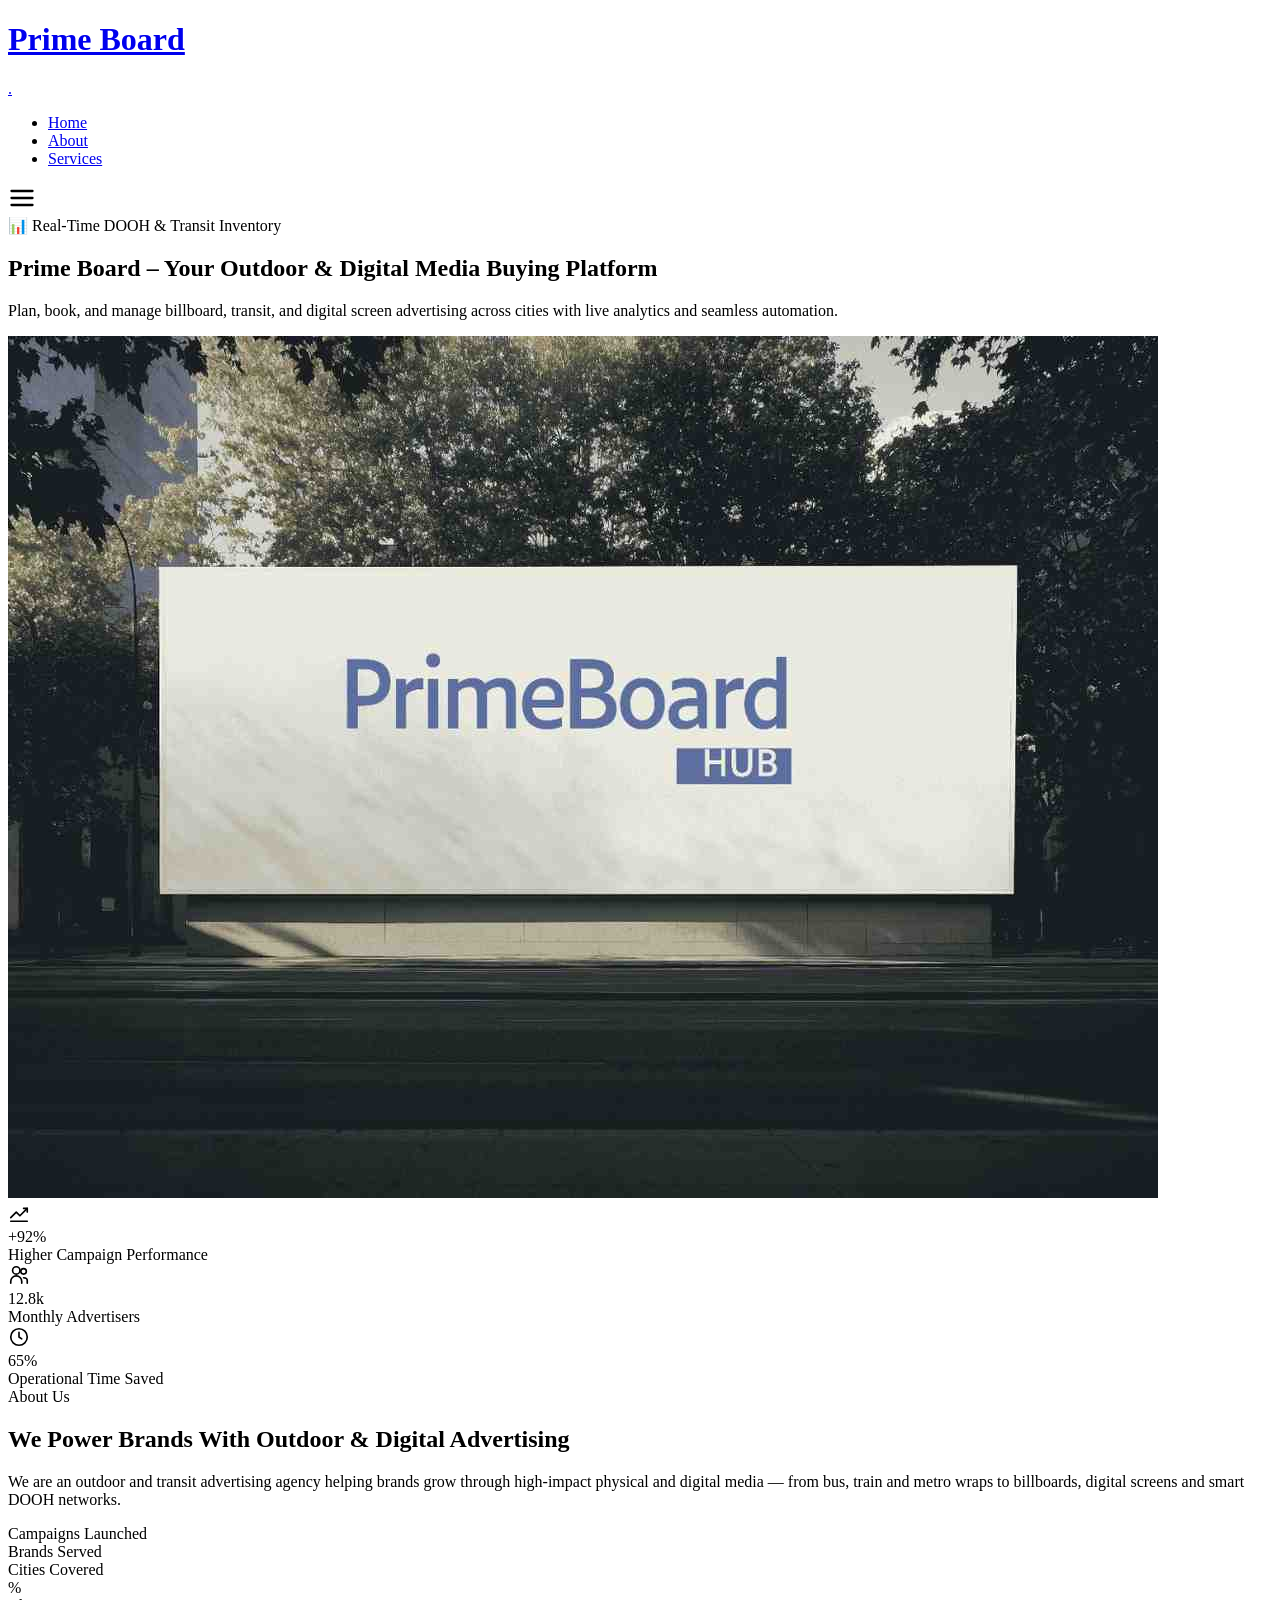
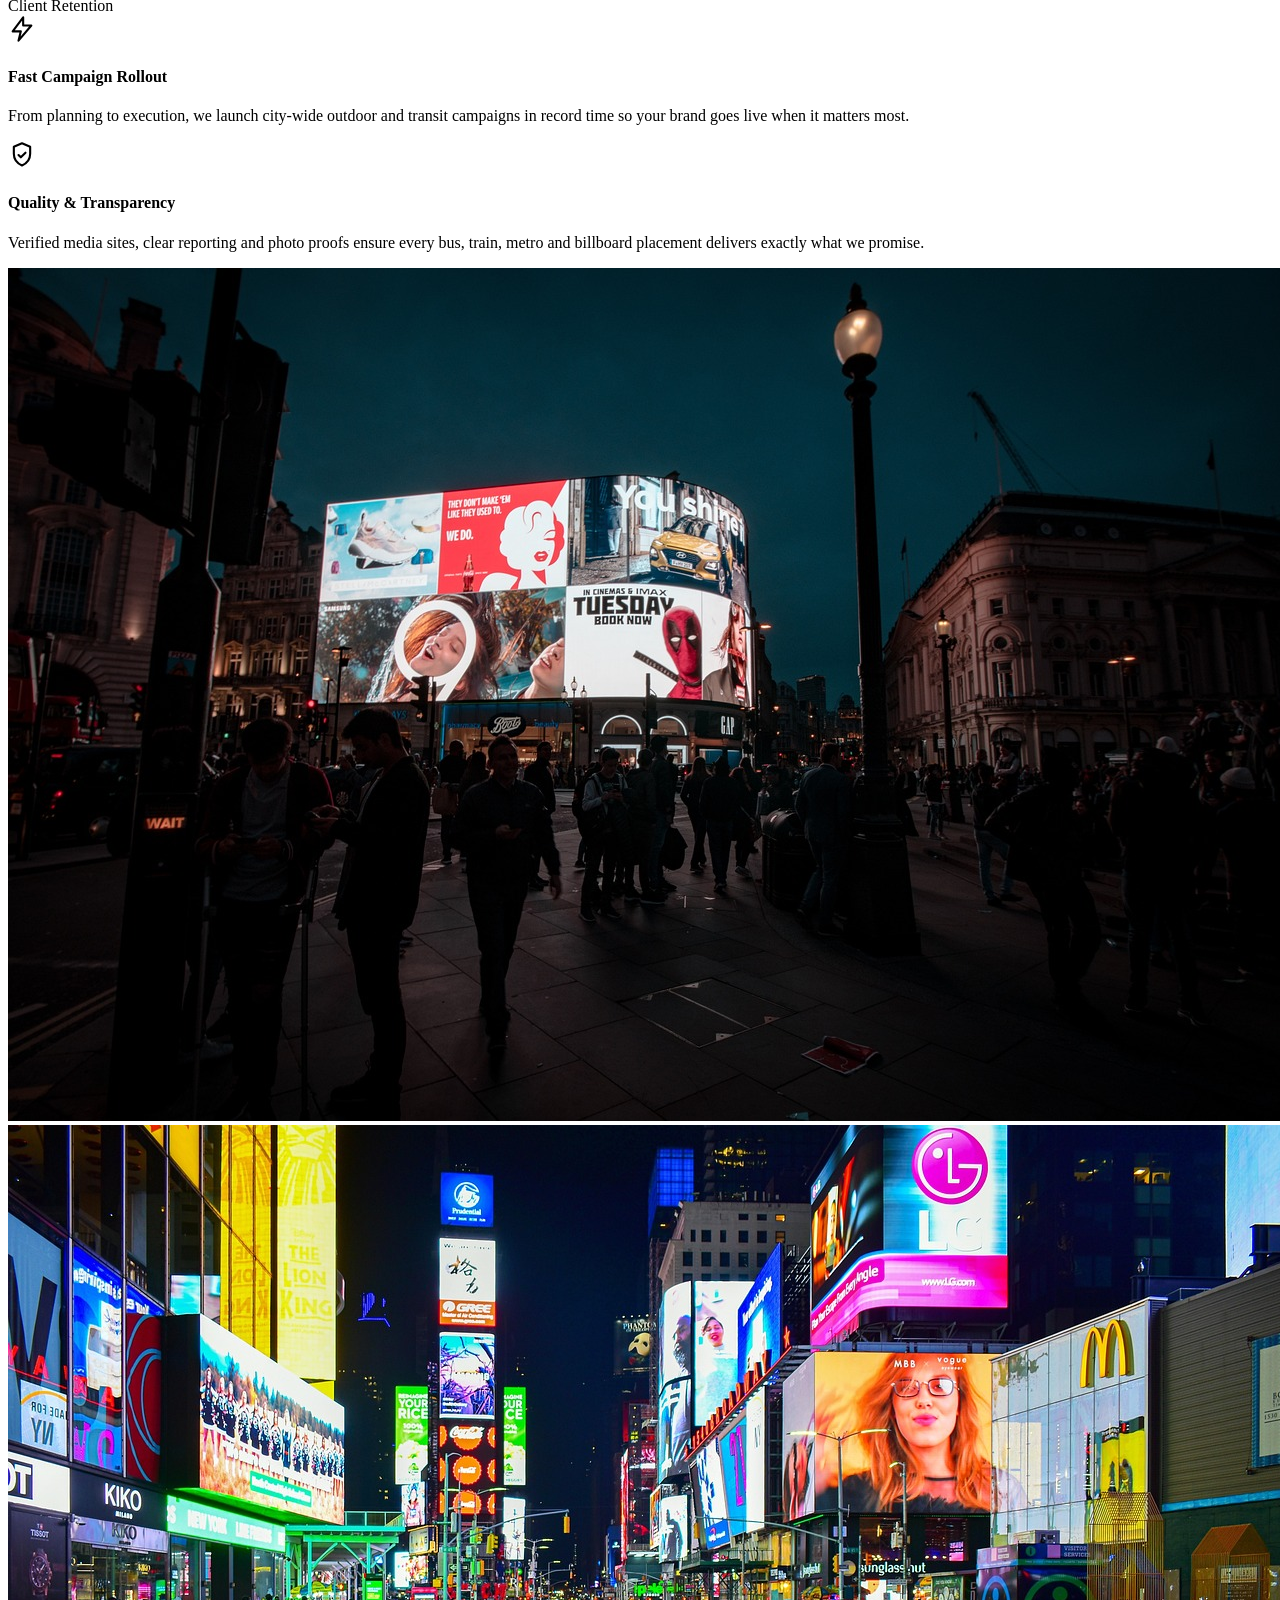
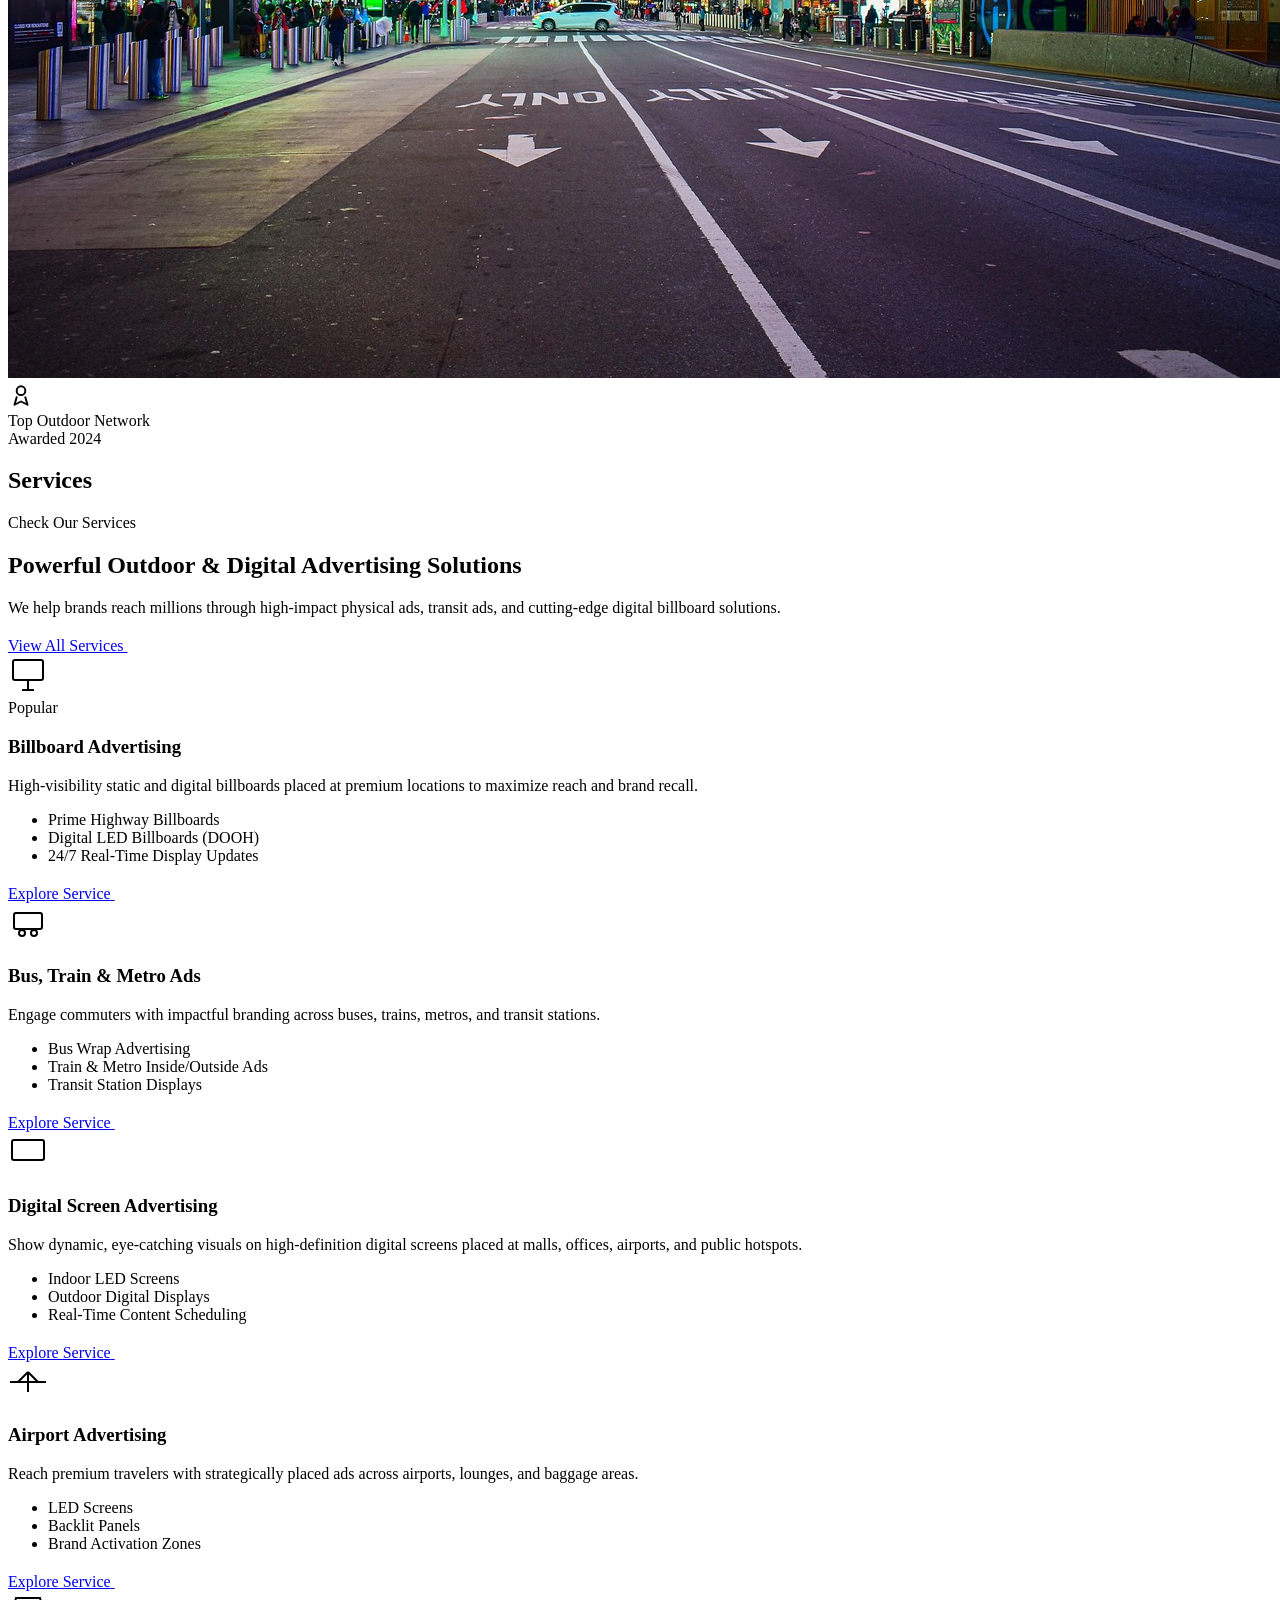
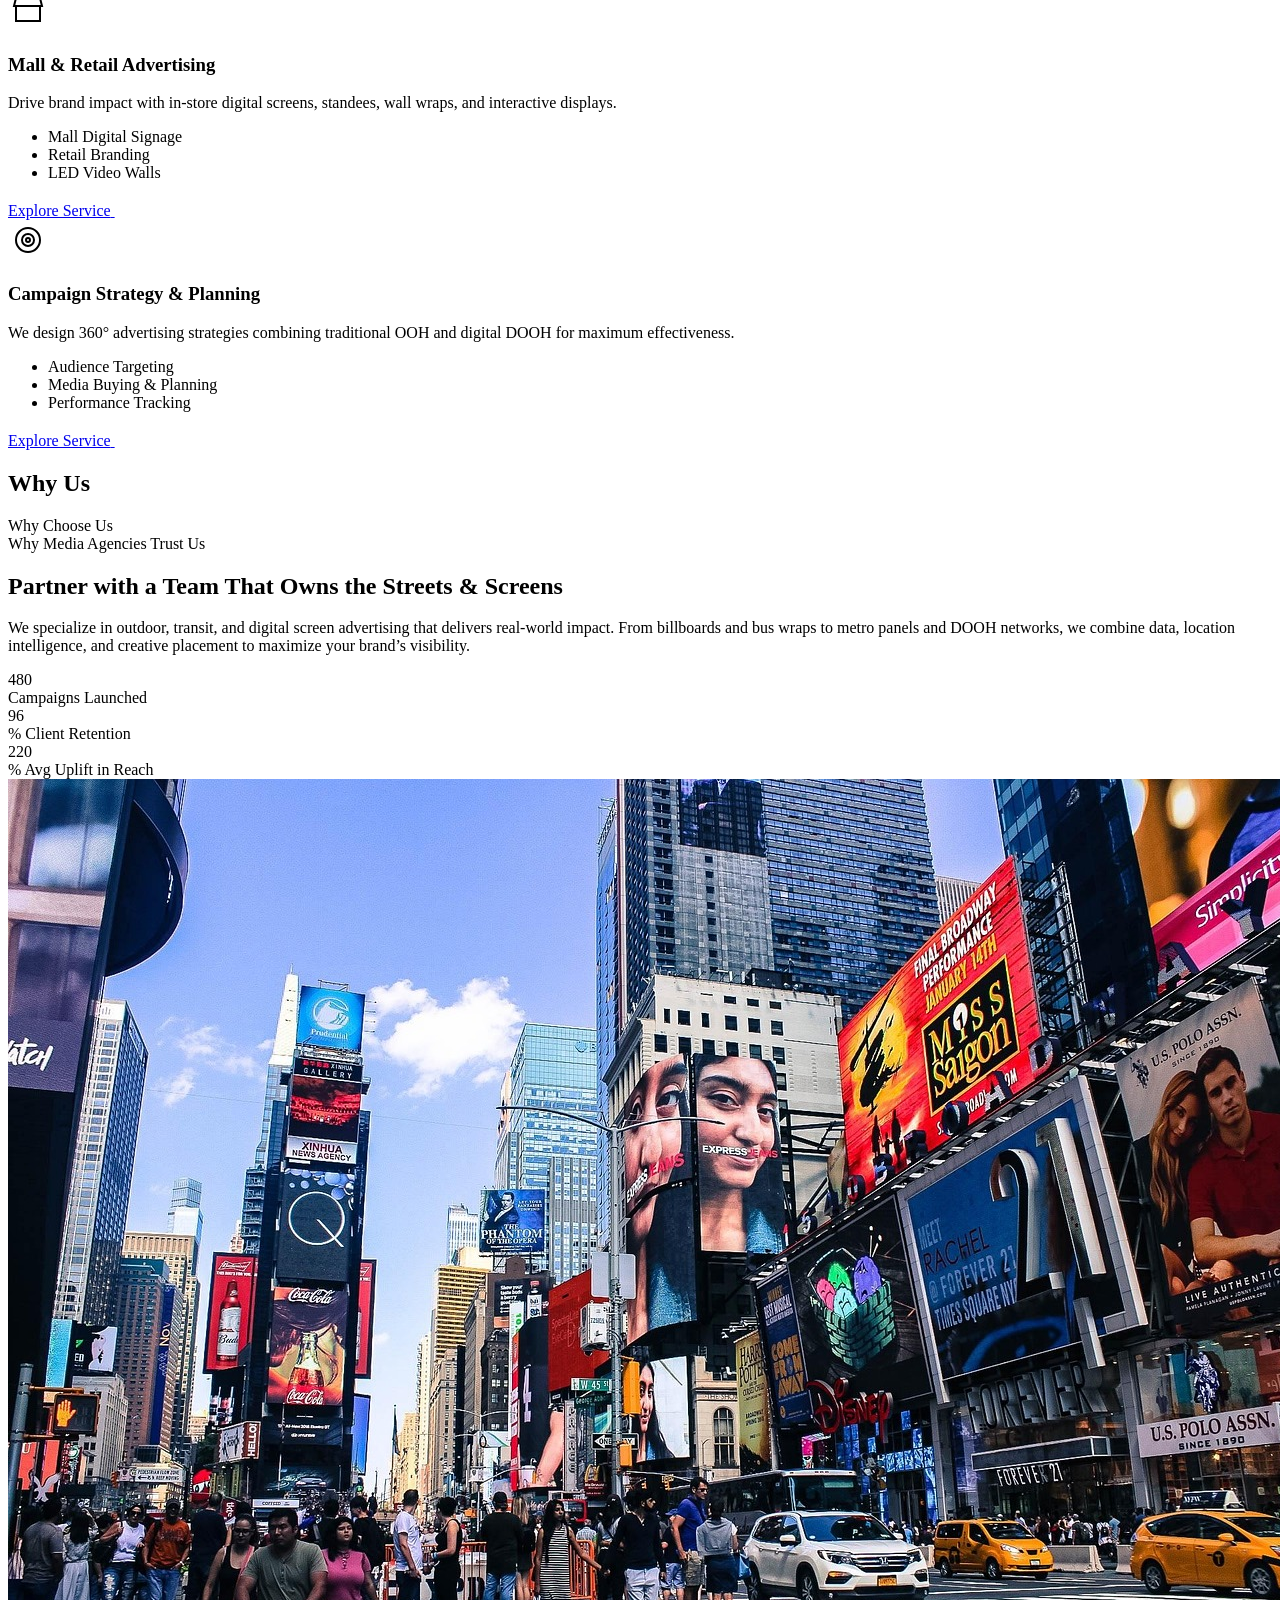
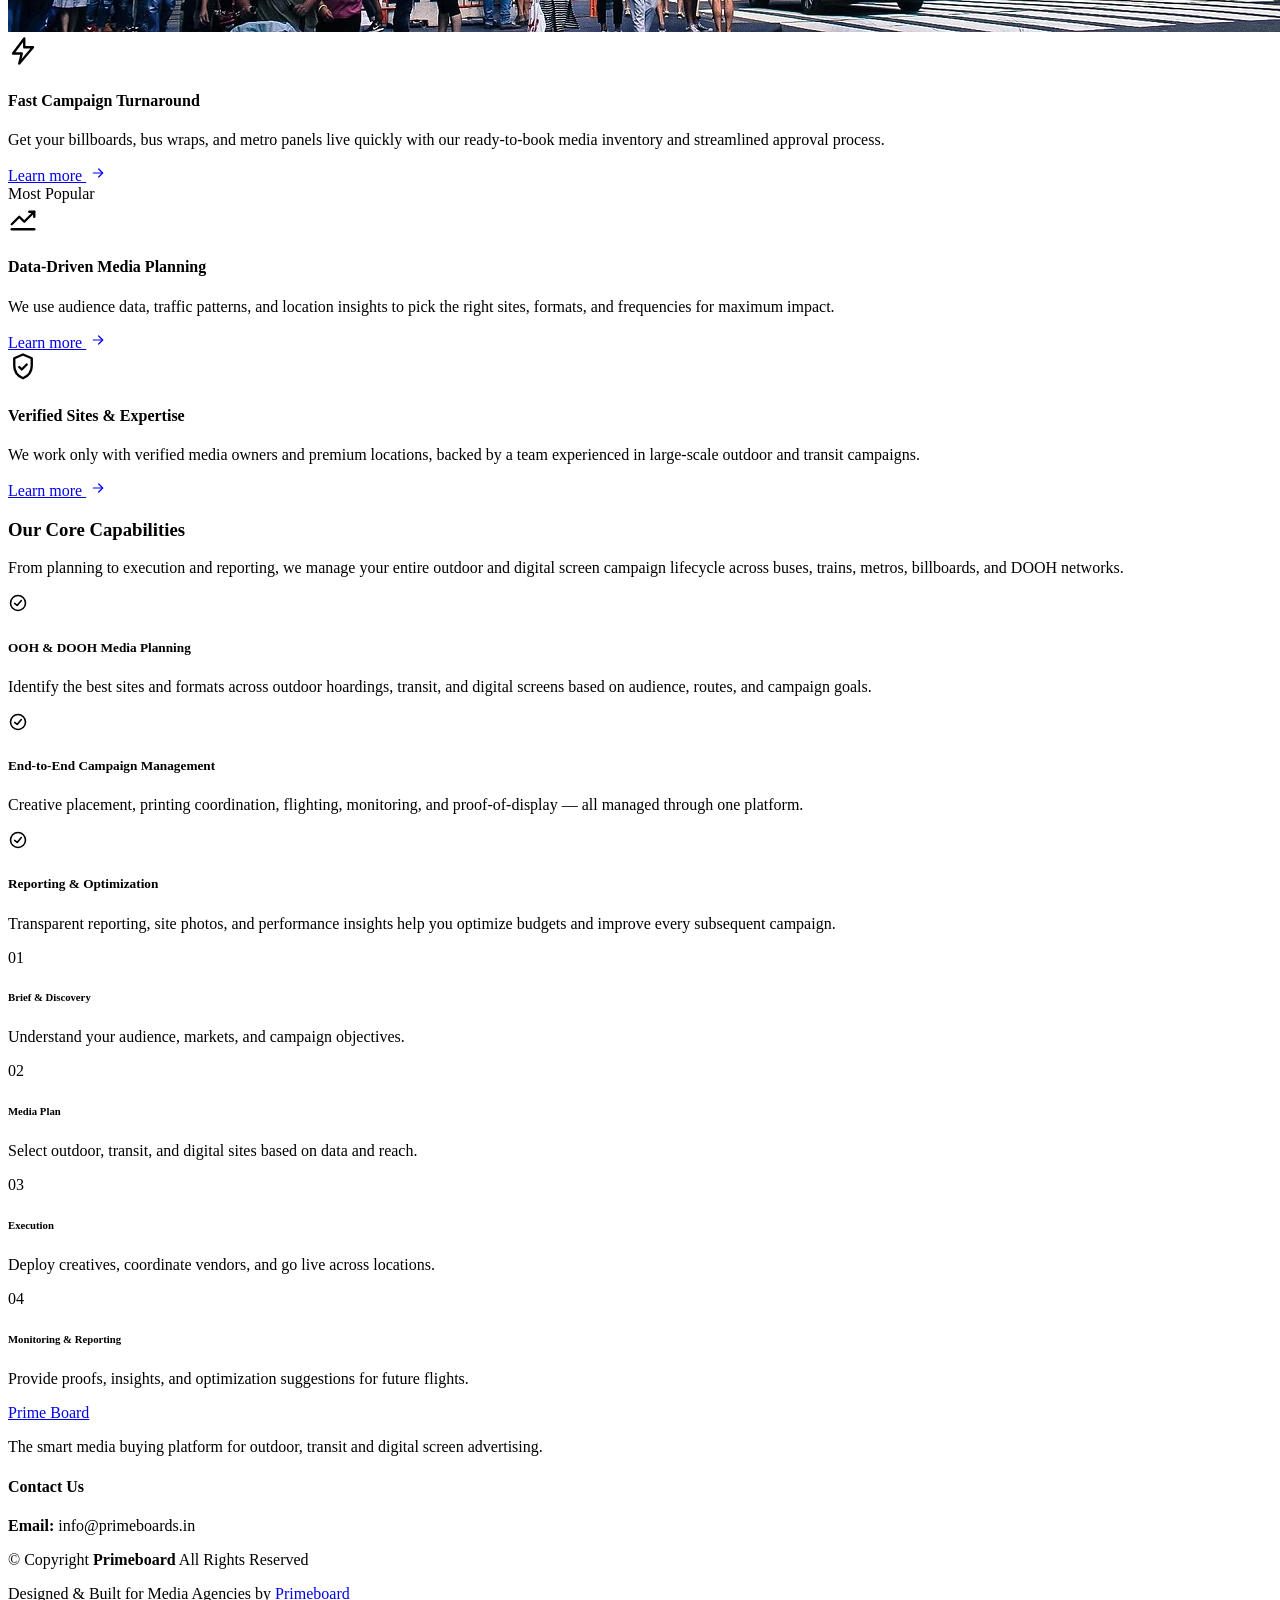
==== index.html @ 42383930 "uplaod file" ====
<!DOCTYPE html>
<html lang="en">

<head>
  <meta charset="utf-8">
  <meta content="width=device-width, initial-scale=1.0" name="viewport">
  <title>Primeboards</title>
  <meta name="description" content="">
  <meta name="keywords" content="">

  <meta name="robots" content="noindex, nofollow">
 <!-- Favicon -->
  <link rel="icon" type="image/png" href="./primelogo.png">


  <!-- Fonts -->
  <link href="https://fonts.googleapis.com/" rel="preconnect">
  <link href="https://fonts.gstatic.com/" rel="preconnect" crossorigin>
  <link
    href="https://fonts.googleapis.com/css2?family=Roboto:ital,wght@0,100;0,300;0,400;0,500;0,700;0,900;1,100;1,300;1,400;1,500;1,700;1,900&amp;family=Montserrat:ital,wght@0,100;0,200;0,300;0,400;0,500;0,600;0,700;0,800;0,900;1,100;1,200;1,300;1,400;1,500;1,600;1,700;1,800;1,900&amp;display=swap"
    rel="stylesheet">

  <!-- Vendor CSS Files -->
  <link href="./vendors/bootstrap.min.css" rel="stylesheet">
  <!-- <link href="./vendors/bootstrap-icons.css" rel="stylesheet"> -->
  <link href="./vendors/aos.css" rel="stylesheet">
  <link href="./vendors/glightbox.min.css" rel="stylesheet">
  <link href="./vendors/swiper-bundle.min.css" rel="stylesheet">

  <!-- Main CSS File -->
  <link href="./vendors/main.css" rel="stylesheet">

</head>

<body class="index-page">

  <header id="header" class="header d-flex align-items-center sticky-top">
    <div class="container position-relative d-flex align-items-center justify-content-between">

      <a href="/" class="logo d-flex align-items-center me-auto me-xl-0">
        <h1 class="sitename">Prime Board</h1><span>.</span>
      </a>

      <nav id="navmenu" class="navmenu">
        <ul>
          <li><a href="#hero" class="active">Home</a></li>
          <li><a href="#about">About</a></li>
          <li><a href="#services">Services</a></li>

        </ul>
        <span class="mobile-nav-toggle d-xl-none" style="cursor: pointer;">
          <svg width="28" height="28" viewBox="0 0 24 24" fill="none" xmlns="http://www.w3.org/2000/svg"
            stroke="currentColor" stroke-width="2" stroke-linecap="round" stroke-linejoin="round">
            <line x1="3" y1="6" x2="21" y2="6" />
            <line x1="3" y1="12" x2="21" y2="12" />
            <line x1="3" y1="18" x2="21" y2="18" />
          </svg>
        </span>

      </nav>

    </div>
  </header>

  <main class="main">

    <!-- Hero Section -->
    <section id="hero" class="hero section">

      <div class="container">
        <div class="row align-items-center">

          <!-- LEFT CONTENT -->
          <div class="col-lg-7" data-aos="fade-up" data-aos-delay="100">
            <div class="hero-content">
              <div class="hero-badge">
                <span class="badge">📊 Real-Time DOOH & Transit Inventory</span>
              </div>
              <h1>Prime Board – Your Outdoor & Digital Media Buying Platform</h1>
              <p>Plan, book, and manage billboard, transit, and digital screen advertising across cities with live
                analytics and seamless automation.</p>
            </div>
          </div>

          <!-- RIGHT VISUAL -->
          <div class="col-lg-5" data-aos="fade-up" data-aos-delay="200">
            <div class="hero-visual">
              <div class="product-mockup">
                <div class="mockup-frame">
                  <img src="./Free_Billboard_Mockup.psd.png" alt="Primeboard Dashboard" class="img-fluid">
                </div>

                <!-- Floating Card 1 -->
                <div class="floating-card card-1" data-aos="fade-up" data-aos-delay="400">
                  <div class="card-icon">
                    <!-- SVG: Graph Up -->
                    <svg width="22" height="22" viewBox="0 0 24 24" fill="none" xmlns="http://www.w3.org/2000/svg"
                      stroke="currentColor" stroke-width="1.8" stroke-linecap="round" stroke-linejoin="round">
                      <path d="M3 17L9 11L13 15L21 7" />
                      <path d="M21 11V7H17" />
                      <path d="M3 21H21" />
                    </svg>
                  </div>
                  <div class="card-content">
                    <div class="card-value">+92%</div>
                    <div class="card-label">Higher Campaign Performance</div>
                  </div>
                </div>

                <!-- Floating Card 2 -->
                <div class="floating-card card-2" data-aos="fade-up" data-aos-delay="500">
                  <div class="card-icon">
                    <!-- SVG: Users -->
                    <svg width="22" height="22" viewBox="0 0 24 24" fill="none" xmlns="http://www.w3.org/2000/svg"
                      stroke="currentColor" stroke-width="1.8" stroke-linecap="round" stroke-linejoin="round">
                      <circle cx="9" cy="7" r="4" />
                      <path
                        d="M17 11C18.66 11 20 9.66 20 8C20 6.34 18.66 5 17 5C15.34 5 14 6.34 14 8C14 9.66 15.34 11 17 11Z" />
                      <path d="M3 21V19C3 15.686 5.686 13 9 13C12.314 13 15 15.686 15 19V21" />
                      <path d="M17 15C18.933 15 21 16.067 21 18V21" />
                    </svg>
                  </div>
                  <div class="card-content">
                    <div class="card-value">12.8k</div>
                    <div class="card-label">Monthly Advertisers</div>
                  </div>
                </div>

                <!-- Floating Card 3 -->
                <div class="floating-card card-3" data-aos="fade-up" data-aos-delay="600">
                  <div class="card-icon">
                    <!-- SVG: Clock -->
                    <svg width="22" height="22" viewBox="0 0 24 24" fill="none" xmlns="http://www.w3.org/2000/svg"
                      stroke="currentColor" stroke-width="1.8" stroke-linecap="round" stroke-linejoin="round">
                      <circle cx="12" cy="12" r="9" />
                      <path d="M12 7V12L15 14" />
                    </svg>
                  </div>
                  <div class="card-content">
                    <div class="card-value">65%</div>
                    <div class="card-label">Operational Time Saved</div>
                  </div>
                </div>

              </div>
            </div>
          </div>

        </div>
      </div>

      <!-- Background Blobs -->
      <div class="hero-background">
        <div class="gradient-blob blob-1"></div>
        <div class="gradient-blob blob-2"></div>
        <div class="grid-pattern"></div>
      </div>

    </section>
    <!-- /Hero Section -->

    <!-- About Section -->
    <section id="about" class="about section light-background">

      <div class="container" data-aos="fade-up" data-aos-delay="100">

        <div class="row gy-4">

          <div class="col-lg-6" data-aos="fade-up" data-aos-delay="200">
            <div class="content-wrapper">
              <div class="section-badge">About Us</div>
              <h2>We Power Brands With Outdoor & Digital Advertising</h2>
              <p class="lead">
                We are an outdoor and transit advertising agency helping brands grow through high-impact physical and
                digital media — from bus, train and metro wraps to billboards, digital screens and smart DOOH networks.
              </p>

              <div class="stats-grid">
                <div class="stat-item">
                  <div class="stat-number purecounter" data-purecounter-start="0" data-purecounter-end="250"
                    data-purecounter-duration="1"></div>
                  <div class="stat-label">Campaigns Launched</div>
                </div>
                <div class="stat-item">
                  <div class="stat-number purecounter" data-purecounter-start="0" data-purecounter-end="120"
                    data-purecounter-duration="1"></div>
                  <div class="stat-label">Brands Served</div>
                </div>
                <div class="stat-item">
                  <div class="stat-number purecounter" data-purecounter-start="0" data-purecounter-end="20"
                    data-purecounter-duration="1"></div>
                  <div class="stat-label">Cities Covered</div>
                </div>
                <div class="stat-item">
                  <div class="stat-number purecounter" data-purecounter-start="0" data-purecounter-end="95"
                    data-purecounter-duration="1">%</div>
                  <div class="stat-label">Client Retention</div>
                </div>
              </div>

              <div class="features-row">
                <div class="feature-item">
                  <div class="feature-icon">
                    <!-- SVG: Lightning / Speed -->
                    <svg width="28" height="28" viewBox="0 0 24 24" fill="none" xmlns="http://www.w3.org/2000/svg"
                      stroke="currentColor" stroke-width="1.8" stroke-linecap="round" stroke-linejoin="round">
                      <path d="M13 2L4 14H11L9 22L20 9H13L13 2Z" />
                    </svg>
                  </div>
                  <div class="feature-content">
                    <h4>Fast Campaign Rollout</h4>
                    <p>
                      From planning to execution, we launch city-wide outdoor and transit campaigns in record time
                      so your brand goes live when it matters most.
                    </p>
                  </div>
                </div>
                <div class="feature-item">
                  <div class="feature-icon">
                    <!-- SVG: Shield with Check -->
                    <svg width="28" height="28" viewBox="0 0 24 24" fill="none" xmlns="http://www.w3.org/2000/svg"
                      stroke="currentColor" stroke-width="1.8" stroke-linecap="round" stroke-linejoin="round">
                      <path d="M12 2L5 5V11C5 16 8.5 19.5 12 21C15.5 19.5 19 16 19 11V5L12 2Z" />
                      <path d="M9 12L11 14L15 10" />
                    </svg>
                  </div>
                  <div class="feature-content">
                    <h4>Quality & Transparency</h4>
                    <p>
                      Verified media sites, clear reporting and photo proofs ensure every bus, train, metro and
                      billboard placement delivers exactly what we promise.
                    </p>
                  </div>
                </div>
              </div>

              <!-- <div class="cta-group">
                <a href="#" class="btn btn-primary">
                  Plan Your Next Campaign
                  <svg width="18" height="18" viewBox="0 0 24 24" fill="none" xmlns="http://www.w3.org/2000/svg"
                    stroke="currentColor" stroke-width="1.8" stroke-linecap="round" stroke-linejoin="round"
                    style="margin-left: 6px;">
                    <path d="M5 12H19" />
                    <path d="M13 6L19 12L13 18" />
                  </svg>
                </a>
                <a href="#" class="btn btn-secondary">View Case Studies</a>
              </div> -->
            </div>
          </div>

          <div class="col-lg-6" data-aos="fade-up" data-aos-delay="300">
            <div class="image-stack">
              <div class="image-card image-primary">
                <img src="./london-3794348_1280.jpg"
                  alt="Outdoor advertising planning team" class="img-fluid">
              </div>
              <div class="image-card image-secondary">
                <img src="./times-square-5913240_1280.jpg"
                  alt="Billboard and digital screen monitoring" class="img-fluid">
              </div>
              <div class="floating-badge">
                <div class="badge-icon">
                  <!-- SVG: Award / Medal -->
                  <svg width="26" height="26" viewBox="0 0 24 24" fill="none" xmlns="http://www.w3.org/2000/svg"
                    stroke="currentColor" stroke-width="1.8" stroke-linecap="round" stroke-linejoin="round">
                    <circle cx="12" cy="8" r="4" />
                    <path d="M8 14L6 21L12 18L18 21L16 14" />
                  </svg>
                </div>
                <div class="badge-text">
                  <div class="badge-title">Top Outdoor Network</div>
                  <div class="badge-subtitle">Awarded 2024</div>
                </div>
              </div>
            </div>
          </div>

        </div>

      </div>

    </section>
    <!-- /About Section -->

    <!-- Services Section -->
    <section id="services" class="services section">

      <!-- Section Title -->
      <div class="container section-title" data-aos="fade-up">
        <h2>Services</h2>
        <div><span>Check Our</span> <span class="description-title">Services</span></div>
      </div>

      <div class="container" data-aos="fade-up" data-aos-delay="100">

        <div class="section-intro">
          <div class="row align-items-center">
            <div class="col-lg-7">
              <h2 class="intro-title">Powerful Outdoor & Digital Advertising Solutions</h2>
              <p class="intro-text">
                We help brands reach millions through high-impact physical ads, transit ads, and cutting-edge digital
                billboard solutions.
              </p>
            </div>
            <div class="col-lg-5 text-lg-end">
              <a href="#" class="btn-view-all">View All Services
                <svg width="18" height="18" fill="currentColor">
                  <path d="M1 9h14m0 0l-5-5m5 5l-5 5" />
                </svg>
              </a>
            </div>
          </div>
        </div>

        <div class="row gy-4">

          <!-- Billboard Advertising -->
          <div class="col-lg-4 col-md-6" data-aos="fade-up" data-aos-delay="150">
            <div class="service-item">
              <div class="service-header">
                <div class="icon-wrapper">
                  <!-- SVG Icon Billboard -->
                  <svg width="40" height="40" fill="none" stroke="currentColor" stroke-width="2">
                    <rect x="5" y="5" width="30" height="20" rx="2"></rect>
                    <line x1="20" y1="25" x2="20" y2="35"></line>
                    <line x1="14" y1="35" x2="26" y2="35"></line>
                  </svg>
                </div>
                <span class="badge-popular">Popular</span>
              </div>
              <h3>Billboard Advertising</h3>
              <p>High-visibility static and digital billboards placed at premium locations to maximize reach and brand
                recall.</p>
              <ul class="feature-list">
                <li>Prime Highway Billboards</li>
                <li>Digital LED Billboards (DOOH)</li>
                <li>24/7 Real-Time Display Updates</li>
              </ul>
              <a href="#" class="service-cta">
                <span>Explore Service</span>
                <svg width="18" height="18" fill="currentColor">
                  <path d="M1 9h14m0 0l-5-5m5 5l-5 5" />
                </svg>
              </a>
            </div>
          </div>

          <!-- Transit Advertising -->
          <div class="col-lg-4 col-md-6" data-aos="fade-up" data-aos-delay="200">
            <div class="service-item">
              <div class="service-header">
                <div class="icon-wrapper">
                  <!-- SVG Icon Bus/Train -->
                  <svg width="40" height="40" fill="none" stroke="currentColor" stroke-width="2">
                    <rect x="6" y="10" width="28" height="16" rx="2"></rect>
                    <circle cx="14" cy="30" r="3"></circle>
                    <circle cx="26" cy="30" r="3"></circle>
                  </svg>
                </div>
              </div>
              <h3>Bus, Train & Metro Ads</h3>
              <p>Engage commuters with impactful branding across buses, trains, metros, and transit stations.</p>
              <ul class="feature-list">
                <li>Bus Wrap Advertising</li>
                <li>Train & Metro Inside/Outside Ads</li>
                <li>Transit Station Displays</li>
              </ul>
              <a href="#" class="service-cta">
                <span>Explore Service</span>
                <svg width="18" height="18" fill="currentColor">
                  <path d="M1 9h14m0 0l-5-5m5 5l-5 5" />
                </svg>
              </a>
            </div>
          </div>

          <!-- Digital Screen Ads -->
          <div class="col-lg-4 col-md-6" data-aos="fade-up" data-aos-delay="250">
            <div class="service-item">
              <div class="service-header">
                <div class="icon-wrapper">
                  <!-- SVG Icon Screens -->
                  <svg width="40" height="40" fill="none" stroke="currentColor" stroke-width="2">
                    <rect x="4" y="8" width="32" height="20" rx="2"></rect>
                    <line x1="16" y1="28" x2="24" y2="28"></line>
                  </svg>
                </div>
              </div>
              <h3>Digital Screen Advertising</h3>
              <p>Show dynamic, eye-catching visuals on high-definition digital screens placed at malls, offices,
                airports, and public hotspots.</p>
              <ul class="feature-list">
                <li>Indoor LED Screens</li>
                <li>Outdoor Digital Displays</li>
                <li>Real-Time Content Scheduling</li>
              </ul>
              <a href="#" class="service-cta">
                <span>Explore Service</span>
                <svg width="18" height="18" fill="currentColor">
                  <path d="M1 9h14m0 0l-5-5m5 5l-5 5" />
                </svg>
              </a>
            </div>
          </div>

          <!-- Airport Ads -->
          <div class="col-lg-4 col-md-6" data-aos="fade-up" data-aos-delay="150">
            <div class="service-item">
              <div class="service-header">
                <div class="icon-wrapper">
                  <!-- SVG Icon Airplane -->
                  <svg width="40" height="40" fill="none" stroke="currentColor" stroke-width="2">
                    <path d="M2 20l36 0m-18-10v20m0-20l-10 10m10-10l10 10" />
                  </svg>
                </div>
              </div>
              <h3>Airport Advertising</h3>
              <p>Reach premium travelers with strategically placed ads across airports, lounges, and baggage areas.</p>
              <ul class="feature-list">
                <li>LED Screens</li>
                <li>Backlit Panels</li>
                <li>Brand Activation Zones</li>
              </ul>
              <a href="#" class="service-cta">
                <span>Explore Service</span>
                <svg width="18" height="18" fill="currentColor">
                  <path d="M1 9h14m0 0l-5-5m5 5l-5 5" />
                </svg>
              </a>
            </div>
          </div>

          <!-- Mall & Retail Ads -->
          <div class="col-lg-4 col-md-6" data-aos="fade-up" data-aos-delay="200">
            <div class="service-item">
              <div class="service-header">
                <div class="icon-wrapper">
                  <!-- SVG Icon Store -->
                  <svg width="40" height="40" fill="none" stroke="currentColor" stroke-width="2">
                    <path d="M6 15h28l-2-8H8l-2 8zm2 0v15h24V15" />
                  </svg>
                </div>
              </div>
              <h3>Mall & Retail Advertising</h3>
              <p>Drive brand impact with in-store digital screens, standees, wall wraps, and interactive displays.</p>
              <ul class="feature-list">
                <li>Mall Digital Signage</li>
                <li>Retail Branding</li>
                <li>LED Video Walls</li>
              </ul>
              <a href="#" class="service-cta">
                <span>Explore Service</span>
                <svg width="18" height="18" fill="currentColor">
                  <path d="M1 9h14m0 0l-5-5m5 5l-5 5" />
                </svg>
              </a>
            </div>
          </div>

          <!-- Campaign Planning -->
          <div class="col-lg-4 col-md-6" data-aos="fade-up" data-aos-delay="250">
            <div class="service-item">
              <div class="service-header">
                <div class="icon-wrapper">
                  <!-- SVG Icon Target -->
                  <svg width="40" height="40" fill="none" stroke="currentColor" stroke-width="2">
                    <circle cx="20" cy="20" r="12"></circle>
                    <circle cx="20" cy="20" r="6"></circle>
                    <circle cx="20" cy="20" r="2"></circle>
                  </svg>
                </div>
              </div>
              <h3>Campaign Strategy & Planning</h3>
              <p>We design 360° advertising strategies combining traditional OOH and digital DOOH for maximum
                effectiveness.</p>
              <ul class="feature-list">
                <li>Audience Targeting</li>
                <li>Media Buying & Planning</li>
                <li>Performance Tracking</li>
              </ul>
              <a href="#" class="service-cta">
                <span>Explore Service</span>
                <svg width="18" height="18" fill="currentColor">
                  <path d="M1 9h14m0 0l-5-5m5 5l-5 5" />
                </svg>
              </a>
            </div>
          </div>

        </div>
      </div>

    </section>
    <!-- /Services Section -->

    <!-- Why Us Section -->
    <section id="why-us" class="why-us section light-background">

      <!-- Section Title -->
      <div class="container section-title" data-aos="fade-up">
        <h2>Why Us</h2>
        <div><span>Why</span> <span class="description-title">Choose Us</span></div>
      </div><!-- End Section Title -->

      <div class="container" data-aos="fade-up" data-aos-delay="100">

        <!-- Intro + Image -->
        <div class="row align-items-center mb-5">
          <div class="col-lg-6" data-aos="fade-right" data-aos-delay="200">
            <div class="intro-content">
              <span class="badge">Why Media Agencies Trust Us</span>
              <h2>Partner with a Team That Owns the Streets & Screens</h2>
              <p class="lead">
                We specialize in outdoor, transit, and digital screen advertising that delivers real-world impact.
                From billboards and bus wraps to metro panels and DOOH networks, we combine data, location intelligence,
                and creative placement to maximize your brand’s visibility.
              </p>
              <div class="stats-grid">
                <div class="stat-item">
                  <div class="stat-number" data-purecounter-start="0" data-purecounter-end="480"
                    data-purecounter-duration="2">480</div>
                  <div class="stat-label">Campaigns Launched</div>
                </div>
                <div class="stat-item">
                  <div class="stat-number" data-purecounter-start="0" data-purecounter-end="96"
                    data-purecounter-duration="2">96</div>
                  <div class="stat-label">% Client Retention</div>
                </div>
                <div class="stat-item">
                  <div class="stat-number" data-purecounter-start="0" data-purecounter-end="220"
                    data-purecounter-duration="2">220</div>
                  <div class="stat-label">% Avg Uplift in Reach</div>
                </div>
              </div>
            </div>
          </div>

          <div class="col-lg-6" data-aos="fade-left" data-aos-delay="300">
            <div class="showcase-image">
              <img src="./times-square-2835995_1280.jpg"
                alt="Outdoor and digital screen advertising network" class="img-fluid">
            </div>
          </div>
        </div>

        <!-- Value Cards -->
        <div class="row g-4 mb-5">
          <!-- Fast Turnaround -->
          <div class="col-lg-4 col-md-6" data-aos="zoom-in" data-aos-delay="100">
            <div class="value-card">
              <div class="icon-box">
                <!-- SVG: Lightning / Speed -->
                <svg width="30" height="30" viewBox="0 0 24 24" fill="none" xmlns="http://www.w3.org/2000/svg"
                  stroke="currentColor" stroke-width="1.9" stroke-linecap="round" stroke-linejoin="round">
                  <path d="M13 2L4 14H11L9 22L20 9H13L13 2Z" />
                </svg>
              </div>
              <h4>Fast Campaign Turnaround</h4>
              <p>
                Get your billboards, bus wraps, and metro panels live quickly with our ready-to-book media inventory
                and streamlined approval process.
              </p>
              <a href="#" class="learn-more">
                Learn more
                <svg width="16" height="16" viewBox="0 0 24 24" fill="none" xmlns="http://www.w3.org/2000/svg"
                  stroke="currentColor" stroke-width="1.8" stroke-linecap="round" stroke-linejoin="round"
                  style="margin-left: 4px;">
                  <path d="M5 12H19" />
                  <path d="M13 6L19 12L13 18" />
                </svg>
              </a>
            </div>
          </div>

          <!-- Data-Driven Strategy -->
          <div class="col-lg-4 col-md-6" data-aos="zoom-in" data-aos-delay="200">
            <div class="value-card featured">
              <div class="featured-badge">Most Popular</div>
              <div class="icon-box">
                <!-- SVG: Graph Up Arrow -->
                <svg width="30" height="30" viewBox="0 0 24 24" fill="none" xmlns="http://www.w3.org/2000/svg"
                  stroke="currentColor" stroke-width="1.9" stroke-linecap="round" stroke-linejoin="round">
                  <path d="M3 17L9 11L13 15L21 7" />
                  <path d="M21 11V7H17" />
                  <path d="M3 21H21" />
                </svg>
              </div>
              <h4>Data-Driven Media Planning</h4>
              <p>
                We use audience data, traffic patterns, and location insights to pick the right sites,
                formats, and frequencies for maximum impact.
              </p>
              <a href="#" class="learn-more">
                Learn more
                <svg width="16" height="16" viewBox="0 0 24 24" fill="none" xmlns="http://www.w3.org/2000/svg"
                  stroke="currentColor" stroke-width="1.8" stroke-linecap="round" stroke-linejoin="round"
                  style="margin-left: 4px;">
                  <path d="M5 12H19" />
                  <path d="M13 6L19 12L13 18" />
                </svg>
              </a>
            </div>
          </div>

          <!-- Proven Expertise -->
          <div class="col-lg-4 col-md-6" data-aos="zoom-in" data-aos-delay="300">
            <div class="value-card">
              <div class="icon-box">
                <!-- SVG: Shield with Check -->
                <svg width="30" height="30" viewBox="0 0 24 24" fill="none" xmlns="http://www.w3.org/2000/svg"
                  stroke="currentColor" stroke-width="1.9" stroke-linecap="round" stroke-linejoin="round">
                  <path d="M12 2L5 5V11C5 16 8.5 19.5 12 21C15.5 19.5 19 16 19 11V5L12 2Z" />
                  <path d="M9 12L11 14L15 10" />
                </svg>
              </div>
              <h4>Verified Sites & Expertise</h4>
              <p>
                We work only with verified media owners and premium locations, backed by a team experienced
                in large-scale outdoor and transit campaigns.
              </p>
              <a href="#" class="learn-more">
                Learn more
                <svg width="16" height="16" viewBox="0 0 24 24" fill="none" xmlns="http://www.w3.org/2000/svg"
                  stroke="currentColor" stroke-width="1.8" stroke-linecap="round" stroke-linejoin="round"
                  style="margin-left: 4px;">
                  <path d="M5 12H19" />
                  <path d="M13 6L19 12L13 18" />
                </svg>
              </a>
            </div>
          </div>
        </div>

        <!-- Capabilities + Process -->
        <div class="row align-items-center">
          <!-- Capabilities -->
          <div class="col-lg-6 order-lg-2" data-aos="fade-left" data-aos-delay="200">
            <div class="capabilities-content">
              <h3>Our Core Capabilities</h3>
              <p>
                From planning to execution and reporting, we manage your entire outdoor and digital screen campaign
                lifecycle
                across buses, trains, metros, billboards, and DOOH networks.
              </p>

              <div class="capability-list">
                <div class="capability-item">
                  <div class="capability-header">
                    <span class="capability-icon">
                      <!-- SVG: Check Circle -->
                      <svg width="20" height="20" viewBox="0 0 24 24" fill="none" xmlns="http://www.w3.org/2000/svg"
                        stroke="currentColor" stroke-width="1.9" stroke-linecap="round" stroke-linejoin="round">
                        <circle cx="12" cy="12" r="9" />
                        <path d="M8 12.5L11 15L16 9" />
                      </svg>
                    </span>
                    <h5>OOH & DOOH Media Planning</h5>
                  </div>
                  <p>
                    Identify the best sites and formats across outdoor hoardings, transit, and digital screens
                    based on audience, routes, and campaign goals.
                  </p>
                </div>

                <div class="capability-item">
                  <div class="capability-header">
                    <span class="capability-icon">
                      <!-- SVG: Check Circle -->
                      <svg width="20" height="20" viewBox="0 0 24 24" fill="none" xmlns="http://www.w3.org/2000/svg"
                        stroke="currentColor" stroke-width="1.9" stroke-linecap="round" stroke-linejoin="round">
                        <circle cx="12" cy="12" r="9" />
                        <path d="M8 12.5L11 15L16 9" />
                      </svg>
                    </span>
                    <h5>End-to-End Campaign Management</h5>
                  </div>
                  <p>
                    Creative placement, printing coordination, flighting, monitoring, and proof-of-display —
                    all managed through one platform.
                  </p>
                </div>

                <div class="capability-item">
                  <div class="capability-header">
                    <span class="capability-icon">
                      <!-- SVG: Check Circle -->
                      <svg width="20" height="20" viewBox="0 0 24 24" fill="none" xmlns="http://www.w3.org/2000/svg"
                        stroke="currentColor" stroke-width="1.9" stroke-linecap="round" stroke-linejoin="round">
                        <circle cx="12" cy="12" r="9" />
                        <path d="M8 12.5L11 15L16 9" />
                      </svg>
                    </span>
                    <h5>Reporting & Optimization</h5>
                  </div>
                  <p>
                    Transparent reporting, site photos, and performance insights help you optimize budgets
                    and improve every subsequent campaign.
                  </p>
                </div>
              </div>

              <!-- <div class="cta-buttons">
                <a href="#" class="btn btn-primary">Plan Your Next Campaign</a>
                <a href="#" class="btn btn-secondary">View Case Studies</a>
              </div> -->
            </div>
          </div>

          <!-- Process Steps -->
          <div class="col-lg-6 order-lg-1" data-aos="fade-right" data-aos-delay="300">
            <div class="process-visual">
              <div class="process-step" data-aos="fade-up" data-aos-delay="400">
                <div class="step-number">01</div>
                <div class="step-content">
                  <h6>Brief & Discovery</h6>
                  <p>Understand your audience, markets, and campaign objectives.</p>
                </div>
              </div>
              <div class="process-step" data-aos="fade-up" data-aos-delay="450">
                <div class="step-number">02</div>
                <div class="step-content">
                  <h6>Media Plan</h6>
                  <p>Select outdoor, transit, and digital sites based on data and reach.</p>
                </div>
              </div>
              <div class="process-step" data-aos="fade-up" data-aos-delay="500">
                <div class="step-number">03</div>
                <div class="step-content">
                  <h6>Execution</h6>
                  <p>Deploy creatives, coordinate vendors, and go live across locations.</p>
                </div>
              </div>
              <div class="process-step" data-aos="fade-up" data-aos-delay="550">
                <div class="step-number">04</div>
                <div class="step-content">
                  <h6>Monitoring & Reporting</h6>
                  <p>Provide proofs, insights, and optimization suggestions for future flights.</p>
                </div>
              </div>
            </div>
          </div>
        </div>

      </div>

    </section>
    <!-- /Why Us Section -->


  </main>

  <footer id="footer" class="footer">

    <div class="container footer-top">
      <div class="row gy-4">
        <div class="col-lg-5 col-md-12 footer-about">
          <a href="#" class="logo d-flex align-items-center">
            <span class="sitename">Prime Board</span>
          </a>
          <p>The smart media buying platform for outdoor, transit and digital screen advertising.</p>
          <div class="social-links d-flex mt-4">
            <!-- Instagram -->
            <!-- <a href="#" aria-label="Instagram">
              <svg width="20" height="20" viewBox="0 0 24 24" fill="none" xmlns="http://www.w3.org/2000/svg"
                stroke="currentColor" stroke-width="1.6" stroke-linecap="round" stroke-linejoin="round">
                <rect x="4" y="4" width="16" height="16" rx="4" />
                <circle cx="12" cy="12" r="4" />
                <circle cx="17" cy="7" r="0.8" fill="currentColor" />
              </svg>
            </a> -->
            <!-- LinkedIn -->
            <!-- <a href="#" aria-label="LinkedIn">
              <svg width="20" height="20" viewBox="0 0 24 24" fill="none" xmlns="http://www.w3.org/2000/svg"
                stroke="currentColor" stroke-width="1.6" stroke-linecap="round" stroke-linejoin="round">
                <rect x="4" y="9" width="3" height="11" />
                <circle cx="5.5" cy="5.5" r="1.5" />
                <path
                  d="M11 9H14V10.5C14.4 9.9 15.3 9 16.8 9C19 9 20 10.4 20 12.7V20H17V13.3C17 12.2 16.5 11.5 15.5 11.5C14.3 11.5 14 12.4 14 13.4V20H11V9Z" />
              </svg>
            </a> -->
          </div>
        </div>

        <div class="col-lg-3 col-md-12 footer-contact text-center text-md-start">
          <h4>Contact Us</h4>
          <p>
            <strong>Email:</strong>
            <span>
              info@primeboards.in
            </span>
          </p>
        </div>

      </div>
    </div>

    <div class="container copyright text-center mt-4">
      <p>© <span>Copyright</span> <strong class="px-1 sitename">Primeboard</strong> <span>All Rights Reserved</span></p>
      <div class="credits">
        Designed &amp; Built for Media Agencies by <a href="#">Primeboard</a>
      </div>
    </div>

  </footer>

  <!-- Scroll Top -->
  <a href="#" id="scroll-top" class="scroll-top d-flex align-items-center justify-content-center">
    <i class="bi bi-arrow-up-short"></i></a>

  <!-- Preloader -->
  <div id="preloader"></div>

  <!-- Vendor JS Files -->
  <!-- <script data-cfasync="false" src="https://bootstrapmade.com/cdn-cgi/scripts/5c5dd728/cloudflare-static/email-decode.min.js"></script> -->
  <script src="./vendors/bootstrap.bundle.min.js"></script>
  <!-- <script src="https://bootstrapmade.com/content/vendors/php-email-form/validate.js"></script> -->
  <script src="./vendors/aos.js"></script>
  <script src="./vendors/glightbox.min.js"></script>
  <script src="./vendors/purecounter_vanilla.js"></script>
  <script src="./vendors/imagesloaded.pkgd.min.js"></script>
  <script src="./vendors/isotope.pkgd.min.js"></script>
  <script src="./vendors/swiper-bundle.min.js"></script>

  <!-- Main JS File -->
  <script src="./vendors//main.js"></script>

  <!-- <script defer src="https://static.cloudflareinsights.com/beacon.min.js/vcd15cbe7772f49c399c6a5babf22c1241717689176015"
    integrity="sha512-ZpsOmlRQV6y907TI0dKBHq9Md29nnaEIPlkf84rnaERnq6zvWvPUqr2ft8M1aS28oN72PdrCzSjY4U6VaAw1EQ=="
    data-cf-beacon='{"version":"2024.11.0","token":"68c5ca450bae485a842ff76066d69420","server_timing":{"name":{"cfCacheStatus":true,"cfEdge":true,"cfExtPri":true,"cfL4":true,"cfOrigin":true,"cfSpeedBrain":true},"location_startswith":null}}'
    crossorigin="anonymous"></script> -->
</body>


</html>
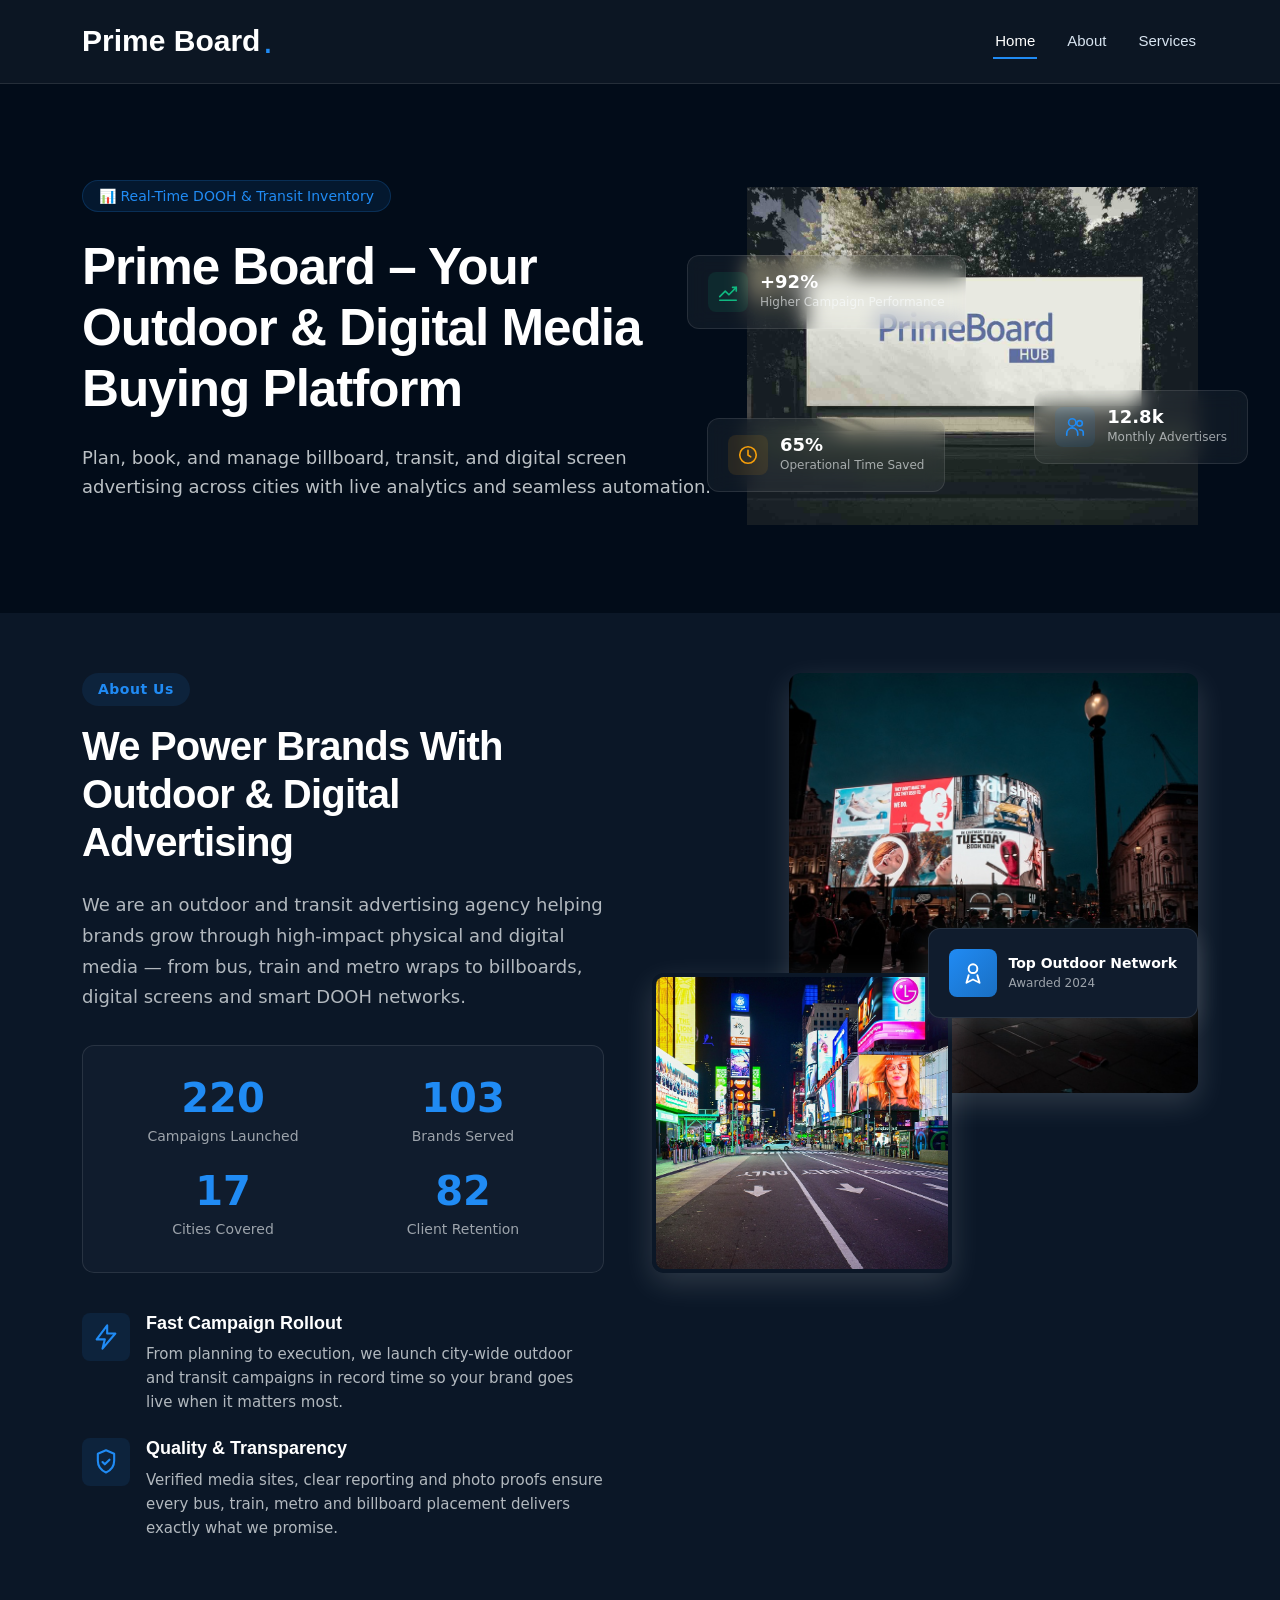
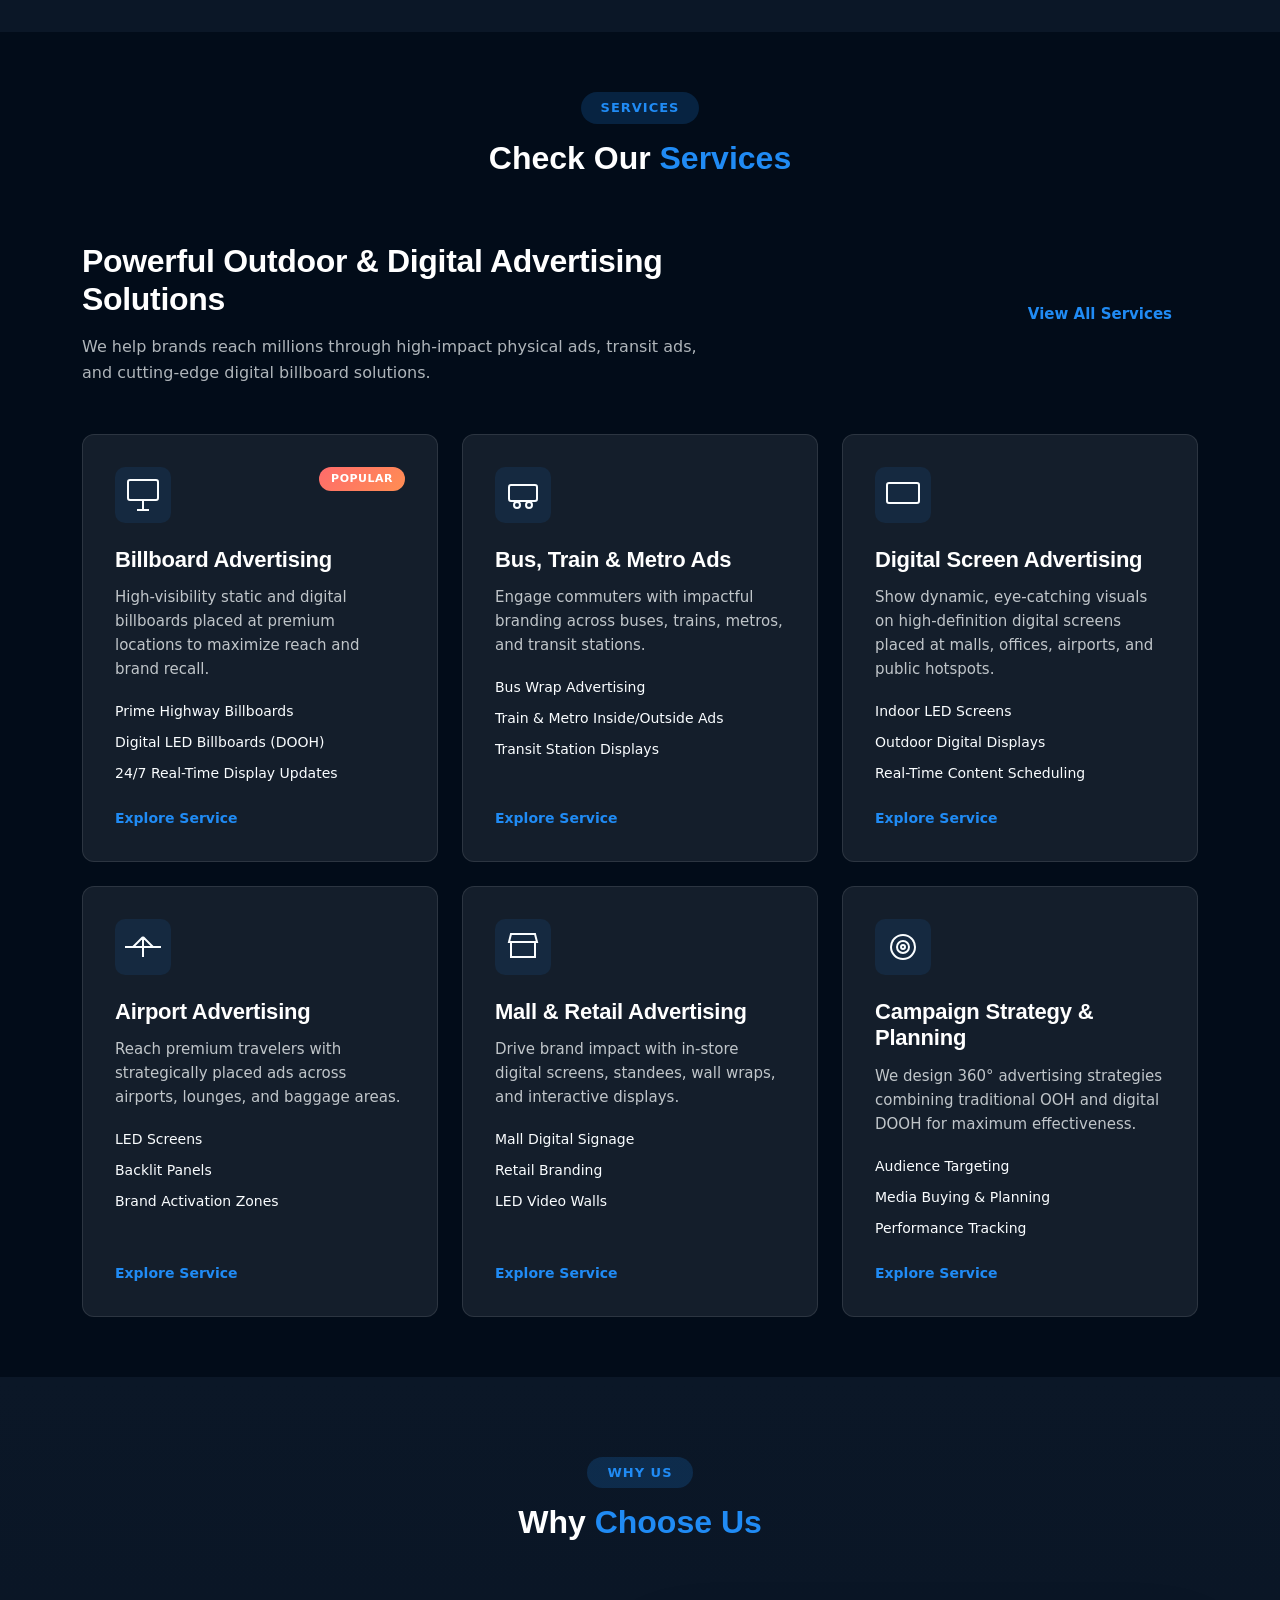
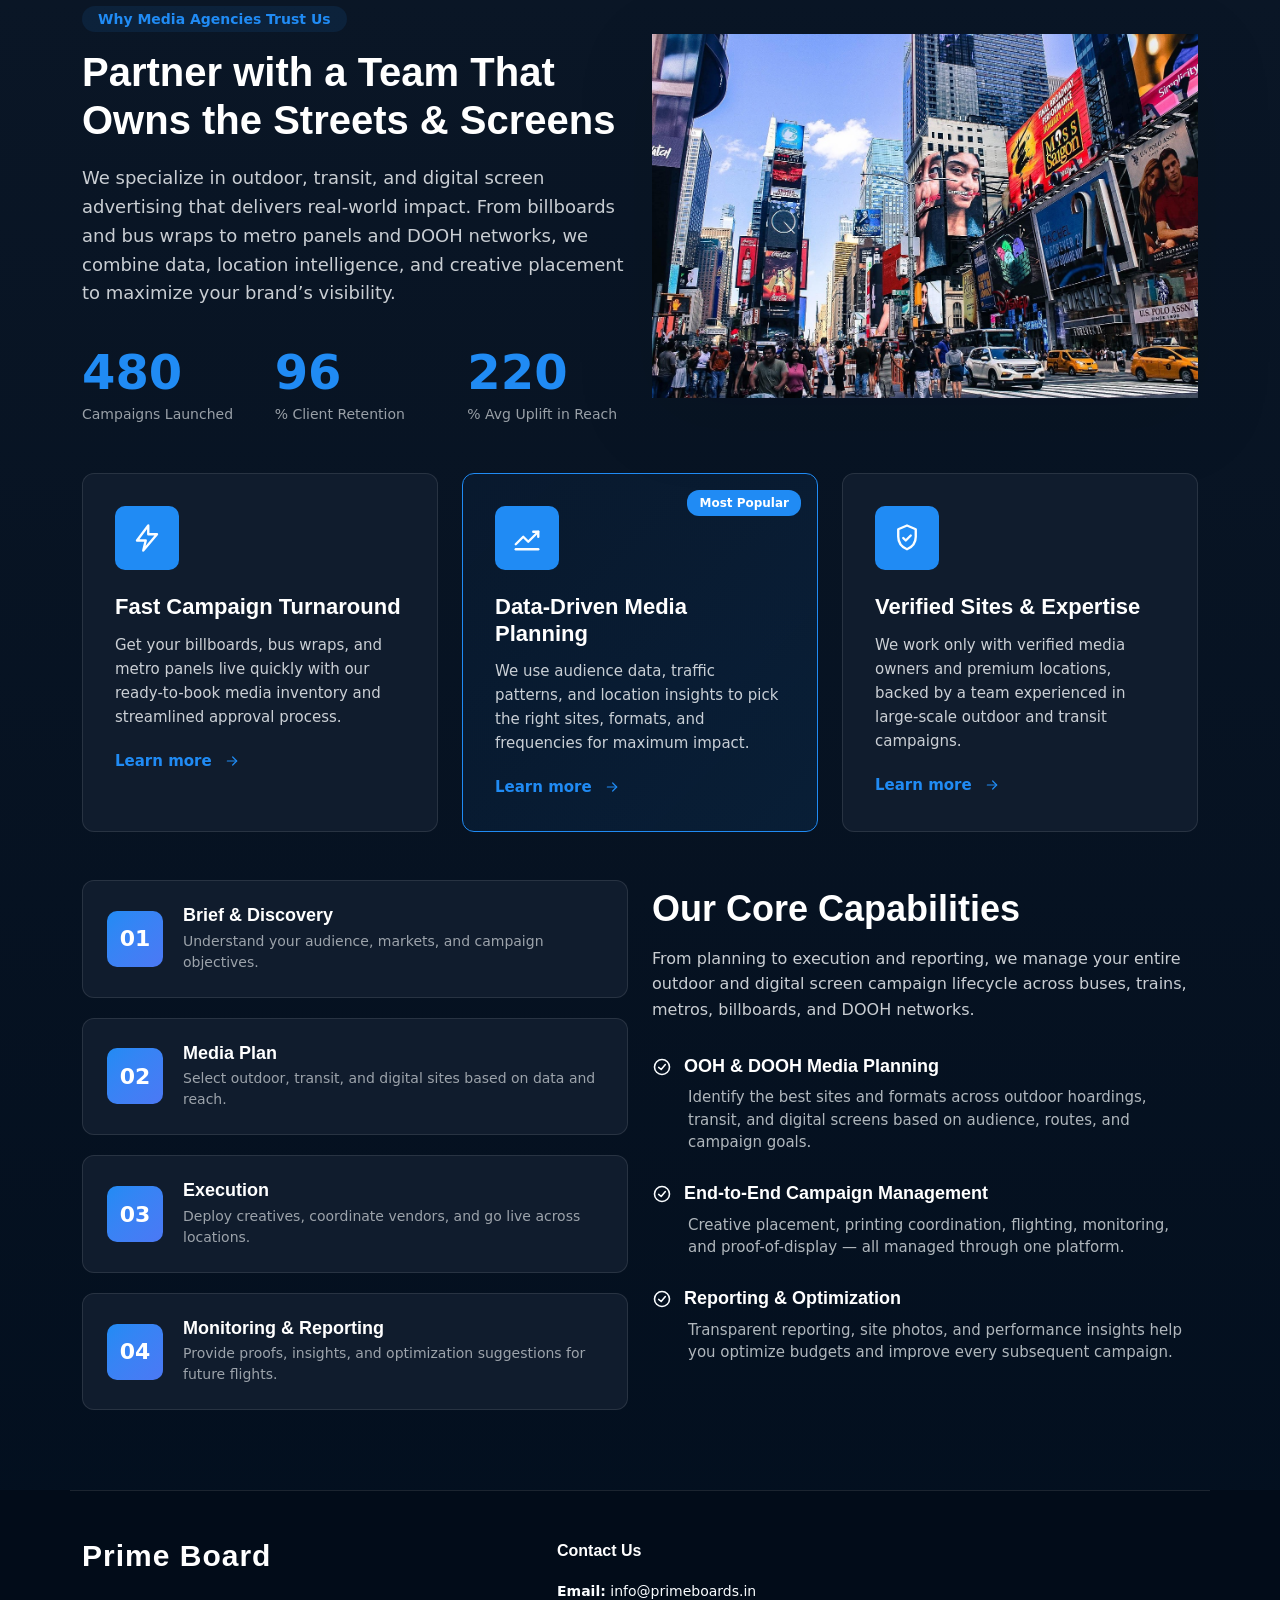
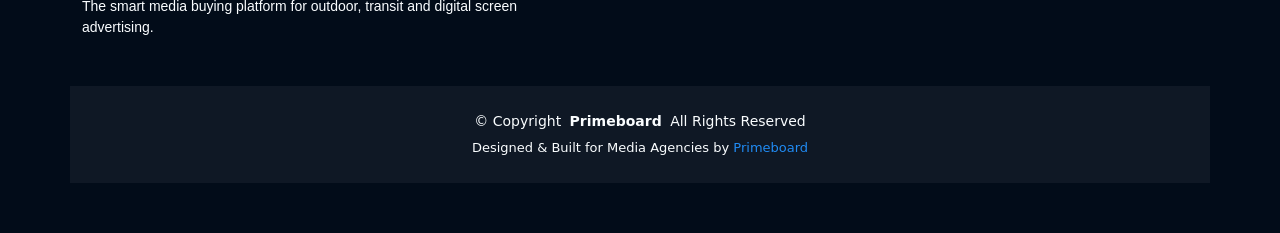
==== commit 02d5afa6: "'user'" ====
--- a/index.html
+++ b/index.html
@@ -1,6 +1,6 @@
 <!DOCTYPE html>
 <html lang="en">
-
+  
 <head>
   <meta charset="utf-8">
   <meta content="width=device-width, initial-scale=1.0" name="viewport">
--- a/vendors/main.css
+++ b/vendors/main.css
@@ -0,0 +1,4835 @@
+
+
+@charset "UTF-8";
+
+/* Fonts */
+:root {
+  --default-font: "Roboto",  system-ui, -apple-system, "Segoe UI", Roboto, "Helvetica Neue", Arial, "Noto Sans", "Liberation Sans", sans-serif, "Apple Color Emoji", "Segoe UI Emoji", "Segoe UI Symbol", "Noto Color Emoji";
+  --heading-font: "Montserrat",  sans-serif;
+  --nav-font: "Montserrat",  sans-serif;
+}
+
+/* Global Colors - The following color variables are used throughout the website. Updating them here will change the color scheme of the entire website */
+:root { 
+  --background-color: #020c19; /* Background color for the entire website, including individual sections */
+  --default-color: #fafdff; /* Default color used for the majority of the text content across the entire website */
+  --heading-color: #ffffff; /* Color for headings, subheadings and title throughout the website */
+  --accent-color: #208bf4; /* Accent color that represents your brand on the website. It's used for buttons, links, and other elements that need to stand out */
+  --surface-color: #141e2b; /* The surface color is used as a background of boxed elements within sections, such as cards, icon boxes, or other elements that require a visual separation from the global background. */
+  --contrast-color: #ffffff; /* Contrast color for text, ensuring readability against backgrounds of accent, heading, or default colors. */
+}
+
+/* Nav Menu Colors - The following color variables are used specifically for the navigation menu. They are separate from the global colors to allow for more customization options */
+:root {
+  --nav-color: #d8e4f0;  /* The default color of the main navmenu links */
+  --nav-hover-color: #ffffff; /* Applied to main navmenu links when they are hovered over or active */
+  --nav-mobile-background-color: #1b2634; /* Used as the background color for mobile navigation menu */
+  --nav-dropdown-background-color: #1b2634; /* Used as the background color for dropdown items that appear when hovering over primary navigation items */
+  --nav-dropdown-color: #fafdff; /* Used for navigation links of the dropdown items in the navigation menu. */
+  --nav-dropdown-hover-color: #208bf4; /* Similar to --nav-hover-color, this color is applied to dropdown navigation links when they are hovered over. */
+}
+
+/* Color Presets - These classes override global colors when applied to any section or element, providing reuse of the sam color scheme. */
+
+.light-background {
+  --background-color: #0b1727;
+  --surface-color: #101c2d;
+}
+
+.dark-background {
+  --background-color: #000000;
+  --default-color: #ffffff;
+  --heading-color: #ffffff;
+  --surface-color: #020c19;
+  --contrast-color: #ffffff;
+}
+
+/* Smooth scroll */
+:root {
+  scroll-behavior: smooth;
+}
+
+/*--------------------------------------------------------------
+# General Styling & Shared Classes
+--------------------------------------------------------------*/
+body {
+  color: var(--default-color);
+  background-color: var(--background-color);
+  font-family: var(--default-font);
+}
+
+a {
+  color: var(--accent-color);
+  text-decoration: none;
+  transition: 0.3s;
+}
+
+a:hover {
+  color: color-mix(in srgb, var(--accent-color), transparent 25%);
+  text-decoration: none;
+}
+
+h1,
+h2,
+h3,
+h4,
+h5,
+h6 {
+  color: var(--heading-color);
+  font-family: var(--heading-font);
+}
+
+/* PHP Email Form Messages
+------------------------------*/
+.php-email-form .error-message {
+  display: none;
+  background: #df1529;
+  color: #ffffff;
+  text-align: left;
+  padding: 15px;
+  margin-bottom: 24px;
+  font-weight: 600;
+}
+
+.php-email-form .sent-message {
+  display: none;
+  color: #ffffff;
+  background: #059652;
+  text-align: center;
+  padding: 15px;
+  margin-bottom: 24px;
+  font-weight: 600;
+}
+
+.php-email-form .loading {
+  display: none;
+  background: var(--surface-color);
+  text-align: center;
+  padding: 15px;
+  margin-bottom: 24px;
+}
+
+.php-email-form .loading:before {
+  content: "";
+  display: inline-block;
+  border-radius: 50%;
+  width: 24px;
+  height: 24px;
+  margin: 0 10px -6px 0;
+  border: 3px solid var(--accent-color);
+  border-top-color: var(--surface-color);
+  animation: php-email-form-loading 1s linear infinite;
+}
+
+@keyframes php-email-form-loading {
+  0% {
+    transform: rotate(0deg);
+  }
+
+  100% {
+    transform: rotate(360deg);
+  }
+}
+
+/*--------------------------------------------------------------
+# Global Header
+--------------------------------------------------------------*/
+.header {
+  --background-color: #0c1623;
+  --surface-color: #1b2430;
+  color: var(--default-color);
+  background-color: var(--background-color);
+  padding: 15px 0;
+  transition: all 0.5s;
+  z-index: 997;
+  border-bottom: 1px solid color-mix(in srgb, var(--default-color), transparent 90%);
+}
+
+.header .logo {
+  line-height: 1;
+}
+
+.header .logo img {
+  max-height: 36px;
+  margin-right: 8px;
+}
+
+.header .logo h1 {
+  font-size: 30px;
+  margin: 0;
+  font-weight: 600;
+  color: var(--heading-color);
+}
+
+.header .logo span {
+  font-size: 34px;
+  padding-left: 2px;
+  color: var(--accent-color);
+}
+
+.header .btn-getstarted,
+.header .btn-getstarted:focus {
+  color: var(--contrast-color);
+  background: var(--accent-color);
+  font-size: 14px;
+  padding: 8px 26px;
+  margin: 0;
+  border-radius: 5px;
+  transition: 0.3s;
+}
+
+.header .btn-getstarted:hover,
+.header .btn-getstarted:focus:hover {
+  color: var(--contrast-color);
+  background: color-mix(in srgb, var(--accent-color), transparent 15%);
+}
+
+@media (max-width: 1200px) {
+  .header .logo {
+    order: 1;
+  }
+
+  .header .btn-getstarted {
+    order: 2;
+    margin: 0 15px 0 0;
+    padding: 6px 20px;
+  }
+
+  .header .navmenu {
+    order: 3;
+  }
+}
+
+/*--------------------------------------------------------------
+# Navigation Menu
+--------------------------------------------------------------*/
+/* Desktop Navigation */
+@media (min-width: 1200px) {
+  .navmenu {
+    padding: 0;
+  }
+
+  .navmenu ul {
+    margin: 0;
+    padding: 0;
+    display: flex;
+    list-style: none;
+    align-items: center;
+  }
+
+  .navmenu li {
+    position: relative;
+  }
+
+  .navmenu>ul>li {
+    white-space: nowrap;
+    padding: 15px 14px;
+  }
+
+  .navmenu>ul>li:last-child {
+    padding-right: 0;
+  }
+
+  .navmenu a,
+  .navmenu a:focus {
+    color: var(--nav-color);
+    font-size: 15px;
+    padding: 0 2px;
+    font-family: var(--nav-font);
+    font-weight: 500;
+    display: flex;
+    align-items: center;
+    justify-content: space-between;
+    white-space: nowrap;
+    transition: 0.3s;
+    position: relative;
+  }
+
+  .navmenu a i,
+  .navmenu a:focus i {
+    font-size: 12px;
+    line-height: 0;
+    margin-left: 5px;
+    transition: 0.3s;
+  }
+
+  .navmenu>ul>li>a:before {
+    content: "";
+    position: absolute;
+    width: 100%;
+    height: 2px;
+    bottom: -6px;
+    left: 0;
+    background-color: var(--accent-color);
+    visibility: hidden;
+    width: 0px;
+    transition: all 0.3s ease-in-out 0s;
+  }
+
+  .navmenu a:hover:before,
+  .navmenu li:hover>a:before,
+  .navmenu .active:before {
+    visibility: visible;
+    width: 100%;
+  }
+
+  .navmenu li:hover>a,
+  .navmenu .active,
+  .navmenu .active:focus {
+    color: var(--nav-hover-color);
+  }
+
+  .navmenu .dropdown ul {
+    margin: 0;
+    padding: 10px 0;
+    background: var(--nav-dropdown-background-color);
+    display: block;
+    position: absolute;
+    visibility: hidden;
+    left: 14px;
+    top: 130%;
+    opacity: 0;
+    transition: 0.3s;
+    border-radius: 4px;
+    z-index: 99;
+    box-shadow: 0px 0px 30px rgba(0, 0, 0, 0.1);
+  }
+
+  .navmenu .dropdown ul li {
+    min-width: 200px;
+  }
+
+  .navmenu .dropdown ul a {
+    padding: 10px 20px;
+    font-size: 15px;
+    text-transform: none;
+    color: var(--nav-dropdown-color);
+  }
+
+  .navmenu .dropdown ul a i {
+    font-size: 12px;
+  }
+
+  .navmenu .dropdown ul a:hover,
+  .navmenu .dropdown ul .active:hover,
+  .navmenu .dropdown ul li:hover>a {
+    color: var(--nav-dropdown-hover-color);
+  }
+
+  .navmenu .dropdown:hover>ul {
+    opacity: 1;
+    top: 100%;
+    visibility: visible;
+  }
+
+  .navmenu .dropdown .dropdown ul {
+    top: 0;
+    left: -90%;
+    visibility: hidden;
+  }
+
+  .navmenu .dropdown .dropdown:hover>ul {
+    opacity: 1;
+    top: 0;
+    left: -100%;
+    visibility: visible;
+  }
+}
+
+/* Mobile Navigation */
+@media (max-width: 1199px) {
+  .mobile-nav-toggle {
+    color: var(--nav-color);
+    font-size: 28px;
+    line-height: 0;
+    margin-right: 10px;
+    cursor: pointer;
+    transition: color 0.3s;
+  }
+
+  .navmenu {
+    padding: 0;
+    z-index: 9997;
+  }
+
+  .navmenu ul {
+    display: none;
+    list-style: none;
+    position: absolute;
+    inset: 60px 20px 20px 20px;
+    padding: 10px 0;
+    margin: 0;
+    border-radius: 6px;
+    background-color: var(--nav-mobile-background-color);
+    border: 1px solid color-mix(in srgb, var(--default-color), transparent 90%);
+    box-shadow: none;
+    overflow-y: auto;
+    transition: 0.3s;
+    z-index: 9998;
+  }
+
+  .navmenu a,
+  .navmenu a:focus {
+    color: var(--nav-dropdown-color);
+    padding: 10px 20px;
+    font-family: var(--nav-font);
+    font-size: 17px;
+    font-weight: 500;
+    display: flex;
+    align-items: center;
+    justify-content: space-between;
+    white-space: nowrap;
+    transition: 0.3s;
+  }
+
+  .navmenu a i,
+  .navmenu a:focus i {
+    font-size: 12px;
+    line-height: 0;
+    margin-left: 5px;
+    width: 30px;
+    height: 30px;
+    display: flex;
+    align-items: center;
+    justify-content: center;
+    border-radius: 50%;
+    transition: 0.3s;
+    background-color: color-mix(in srgb, var(--accent-color), transparent 90%);
+  }
+
+  .navmenu a i:hover,
+  .navmenu a:focus i:hover {
+    background-color: var(--accent-color);
+    color: var(--contrast-color);
+  }
+
+  .navmenu a:hover,
+  .navmenu .active,
+  .navmenu .active:focus {
+    color: var(--nav-dropdown-hover-color);
+  }
+
+  .navmenu .active i,
+  .navmenu .active:focus i {
+    background-color: var(--accent-color);
+    color: var(--contrast-color);
+    transform: rotate(180deg);
+  }
+
+  .navmenu .dropdown ul {
+    position: static;
+    display: none;
+    z-index: 99;
+    padding: 10px 0;
+    margin: 10px 20px;
+    background-color: var(--nav-dropdown-background-color);
+    transition: all 0.5s ease-in-out;
+  }
+
+  .navmenu .dropdown ul ul {
+    background-color: rgba(33, 37, 41, 0.1);
+  }
+
+  .navmenu .dropdown>.dropdown-active {
+    display: block;
+    background-color: rgba(33, 37, 41, 0.03);
+  }
+
+  .mobile-nav-active {
+    overflow: hidden;
+  }
+
+  .mobile-nav-active .mobile-nav-toggle {
+    color: #fff;
+    position: absolute;
+    font-size: 32px;
+    top: 15px;
+    right: 15px;
+    margin-right: 0;
+    z-index: 9999;
+  }
+
+  .mobile-nav-active .navmenu {
+    position: fixed;
+    overflow: hidden;
+    inset: 0;
+    background: rgba(33, 37, 41, 0.8);
+    transition: 0.3s;
+  }
+
+  .mobile-nav-active .navmenu>ul {
+    display: block;
+  }
+}
+
+/*--------------------------------------------------------------
+# Global Footer
+--------------------------------------------------------------*/
+.footer {
+  color: var(--default-color);
+  background-color: var(--background-color);
+  font-size: 14px;
+  padding-bottom: 50px;
+  position: relative;
+}
+
+.footer .footer-top {
+  padding-top: 50px;
+  border-top: 1px solid color-mix(in srgb, var(--default-color), transparent 90%);
+}
+
+.footer .footer-about .logo {
+  line-height: 1;
+  margin-bottom: 25px;
+}
+
+.footer .footer-about .logo img {
+  max-height: 40px;
+  margin-right: 6px;
+}
+
+.footer .footer-about .logo span {
+  color: var(--heading-color);
+  font-size: 30px;
+  font-weight: 700;
+  letter-spacing: 1px;
+  font-family: var(--heading-font);
+}
+
+.footer .footer-about p {
+  font-size: 14px;
+  font-family: var(--heading-font);
+}
+
+.footer .social-links a {
+  display: flex;
+  align-items: center;
+  justify-content: center;
+  width: 40px;
+  height: 40px;
+  border-radius: 50%;
+  border: 1px solid color-mix(in srgb, var(--default-color), transparent 50%);
+  font-size: 16px;
+  color: color-mix(in srgb, var(--default-color), transparent 50%);
+  margin-right: 10px;
+  transition: 0.3s;
+}
+
+.footer .social-links a:hover {
+  color: var(--accent-color);
+  border-color: var(--accent-color);
+}
+
+.footer h4 {
+  font-size: 16px;
+  font-weight: bold;
+  position: relative;
+  padding-bottom: 12px;
+}
+
+.footer .footer-links {
+  margin-bottom: 30px;
+}
+
+.footer .footer-links ul {
+  list-style: none;
+  padding: 0;
+  margin: 0;
+}
+
+.footer .footer-links ul i {
+  padding-right: 2px;
+  font-size: 12px;
+  line-height: 0;
+}
+
+.footer .footer-links ul li {
+  padding: 10px 0;
+  display: flex;
+  align-items: center;
+}
+
+.footer .footer-links ul li:first-child {
+  padding-top: 0;
+}
+
+.footer .footer-links ul a {
+  color: color-mix(in srgb, var(--default-color), transparent 20%);
+  display: inline-block;
+  line-height: 1;
+}
+
+.footer .footer-links ul a:hover {
+  color: var(--accent-color);
+}
+
+.footer .footer-contact p {
+  margin-bottom: 5px;
+}
+
+.footer .copyright {
+  padding-top: 25px;
+  padding-bottom: 25px;
+  background-color: color-mix(in srgb, var(--default-color), transparent 95%);
+}
+
+.footer .copyright p {
+  margin-bottom: 0;
+}
+
+.footer .credits {
+  margin-top: 6px;
+  font-size: 13px;
+}
+
+/*--------------------------------------------------------------
+# Preloader
+--------------------------------------------------------------*/
+#preloader {
+  position: fixed;
+  inset: 0;
+  z-index: 999999;
+  overflow: hidden;
+  background: var(--background-color);
+  transition: all 0.6s ease-out;
+}
+
+#preloader:before {
+  content: "";
+  position: fixed;
+  top: calc(50% - 30px);
+  left: calc(50% - 30px);
+  border: 6px solid #ffffff;
+  border-color: var(--accent-color) transparent var(--accent-color) transparent;
+  border-radius: 50%;
+  width: 60px;
+  height: 60px;
+  animation: animate-preloader 1.5s linear infinite;
+}
+
+@keyframes animate-preloader {
+  0% {
+    transform: rotate(0deg);
+  }
+
+  100% {
+    transform: rotate(360deg);
+  }
+}
+
+/*--------------------------------------------------------------
+# Scroll Top Button
+--------------------------------------------------------------*/
+.scroll-top {
+  position: fixed;
+  visibility: hidden;
+  opacity: 0;
+  right: 15px;
+  bottom: 15px;
+  z-index: 99999;
+  background-color: var(--accent-color);
+  width: 40px;
+  height: 40px;
+  border-radius: 4px;
+  transition: all 0.4s;
+}
+
+.scroll-top i {
+  font-size: 24px;
+  color: var(--contrast-color);
+  line-height: 0;
+}
+
+.scroll-top:hover {
+  background-color: color-mix(in srgb, var(--accent-color), transparent 20%);
+  color: var(--contrast-color);
+}
+
+.scroll-top.active {
+  visibility: visible;
+  opacity: 1;
+}
+
+/*--------------------------------------------------------------
+# Disable aos animation delay on mobile devices
+--------------------------------------------------------------*/
+@media screen and (max-width: 768px) {
+  [data-aos-delay] {
+    transition-delay: 0 !important;
+  }
+}
+
+/*--------------------------------------------------------------
+# Global Page Titles & Breadcrumbs
+--------------------------------------------------------------*/
+.page-title {
+  color: var(--default-color);
+  background-color: var(--background-color);
+  position: relative;
+}
+
+.page-title .heading {
+  padding: 80px 0;
+  border-top: 1px solid color-mix(in srgb, var(--default-color), transparent 90%);
+}
+
+.page-title .heading h1 {
+  font-size: 38px;
+  font-weight: 700;
+}
+
+.page-title nav {
+  background-color: color-mix(in srgb, var(--default-color), transparent 92%);
+  padding: 20px 0;
+}
+
+.page-title nav ol {
+  display: flex;
+  flex-wrap: wrap;
+  list-style: none;
+  padding: 0;
+  margin: 0;
+  font-size: 16px;
+  font-weight: 400;
+}
+
+.page-title nav ol li+li {
+  padding-left: 10px;
+}
+
+.page-title nav ol li+li::before {
+  content: "/";
+  display: inline-block;
+  padding-right: 10px;
+  color: color-mix(in srgb, var(--default-color), transparent 70%);
+}
+
+/*--------------------------------------------------------------
+# Global Sections
+--------------------------------------------------------------*/
+section,
+.section {
+  color: var(--default-color);
+  background-color: var(--background-color);
+  padding: 60px 0;
+  scroll-margin-top: 90px;
+  overflow: clip;
+}
+
+@media (max-width: 1199px) {
+
+  section,
+  .section {
+    scroll-margin-top: 66px;
+  }
+}
+
+/*--------------------------------------------------------------
+# Global Section Titles
+--------------------------------------------------------------*/
+.section-title {
+  text-align: center;
+  padding-bottom: 60px;
+  position: relative;
+}
+
+.section-title h2 {
+  font-size: 13px;
+  letter-spacing: 1px;
+  font-weight: 700;
+  padding: 8px 20px;
+  margin: 0;
+  background: color-mix(in srgb, var(--accent-color), transparent 82%);
+  color: var(--accent-color);
+  display: inline-block;
+  text-transform: uppercase;
+  border-radius: 50px;
+  font-family: var(--default-font);
+}
+
+.section-title div {
+  color: var(--heading-color);
+  margin: 10px 0 0 0;
+  font-size: 32px;
+  font-weight: 700;
+  font-family: var(--heading-font);
+}
+
+.section-title div .description-title {
+  color: var(--accent-color);
+}
+
+/*--------------------------------------------------------------
+# Hero Section
+--------------------------------------------------------------*/
+.hero {
+  position: relative;
+  overflow: hidden;
+  padding: 96px 0 80px;
+}
+
+.hero .hero-content .hero-badge {
+  margin-bottom: 24px;
+}
+
+.hero .hero-content .hero-badge .badge {
+  display: inline-flex;
+  align-items: center;
+  padding: 8px 16px;
+  background: color-mix(in srgb, var(--accent-color), transparent 90%);
+  color: var(--accent-color);
+  border-radius: 50px;
+  font-size: 14px;
+  font-weight: 500;
+  border: 1px solid color-mix(in srgb, var(--accent-color), transparent 80%);
+}
+
+.hero .hero-content h1 {
+  font-size: 3.2rem;
+  font-weight: 700;
+  line-height: 1.2;
+  margin-bottom: 24px;
+  letter-spacing: -0.02em;
+}
+
+@media (max-width: 992px) {
+  .hero .hero-content h1 {
+    font-size: 3rem;
+  }
+}
+
+@media (max-width: 768px) {
+  .hero .hero-content h1 {
+    font-size: 2.5rem;
+  }
+}
+
+.hero .hero-content p {
+  font-size: 18px;
+  line-height: 1.6;
+  color: color-mix(in srgb, var(--default-color), transparent 25%);
+  margin-bottom: 32px;
+}
+
+.hero .hero-buttons {
+  display: flex;
+  gap: 16px;
+  margin-bottom: 48px;
+  flex-wrap: wrap;
+}
+
+.hero .hero-buttons .btn {
+  display: inline-flex;
+  align-items: center;
+  padding: 16px 32px;
+  font-weight: 600;
+  border-radius: 8px;
+  text-decoration: none;
+  transition: all 0.3s ease;
+  font-size: 16px;
+}
+
+.hero .hero-buttons .btn.btn-primary {
+  background: var(--accent-color);
+  color: var(--contrast-color);
+  border: 1px solid var(--accent-color);
+  box-shadow: 0 4px 6px color-mix(in srgb, var(--accent-color), transparent 60%);
+}
+
+.hero .hero-buttons .btn.btn-primary:hover {
+  background: color-mix(in srgb, var(--accent-color), black 10%);
+  border-color: color-mix(in srgb, var(--accent-color), black 10%);
+  transform: translateY(-2px);
+  box-shadow: 0 6px 12px color-mix(in srgb, var(--accent-color), transparent 50%);
+}
+
+.hero .hero-buttons .btn.btn-outline {
+  background: var(--surface-color);
+  color: var(--default-color);
+  border: 1px solid color-mix(in srgb, var(--default-color), transparent 80%);
+}
+
+.hero .hero-buttons .btn.btn-outline:hover {
+  background: color-mix(in srgb, var(--accent-color), transparent 95%);
+  border-color: var(--accent-color);
+  color: var(--accent-color);
+  transform: translateY(-2px);
+}
+
+.hero .hero-visual {
+  position: relative;
+}
+
+.hero .hero-visual .product-mockup {
+  position: relative;
+}
+
+.hero .hero-visual .product-mockup .floating-card {
+  position: absolute;
+  background: rgba(255, 255, 255, 0.05);
+  border-radius: 12px;
+  padding: 16px 20px;
+  display: flex;
+  align-items: center;
+  gap: 12px;
+  border: 1px solid color-mix(in srgb, var(--default-color), transparent 90%);
+  min-width: 140px;
+  backdrop-filter: blur(10px);
+}
+
+.hero .hero-visual .product-mockup .floating-card .card-icon {
+  width: 40px;
+  height: 40px;
+  border-radius: 8px;
+  display: flex;
+  align-items: center;
+  justify-content: center;
+  font-size: 18px;
+}
+
+.hero .hero-visual .product-mockup .floating-card .card-content .card-value {
+  font-size: 18px;
+  font-weight: 700;
+  line-height: 1;
+  color: var(--heading-color);
+}
+
+.hero .hero-visual .product-mockup .floating-card .card-content .card-label {
+  font-size: 12px;
+  color: color-mix(in srgb, var(--default-color), transparent 40%);
+  margin-top: 2px;
+}
+
+.hero .hero-visual .product-mockup .floating-card.card-1 {
+  top: 20%;
+  left: -60px;
+  animation: float 6s ease-in-out infinite;
+}
+
+.hero .hero-visual .product-mockup .floating-card.card-1 .card-icon {
+  background: color-mix(in srgb, #10b981, transparent 90%);
+  color: #10b981;
+}
+
+.hero .hero-visual .product-mockup .floating-card.card-2 {
+  top: 60%;
+  right: -50px;
+  animation: float 6s ease-in-out infinite 2s;
+}
+
+.hero .hero-visual .product-mockup .floating-card.card-2 .card-icon {
+  background: color-mix(in srgb, var(--accent-color), transparent 90%);
+  color: var(--accent-color);
+}
+
+.hero .hero-visual .product-mockup .floating-card.card-3 {
+  bottom: 10%;
+  left: -40px;
+  animation: float 6s ease-in-out infinite 4s;
+}
+
+.hero .hero-visual .product-mockup .floating-card.card-3 .card-icon {
+  background: color-mix(in srgb, #f59e0b, transparent 90%);
+  color: #f59e0b;
+}
+
+.hero .hero-background {
+  position: absolute;
+  top: 0;
+  left: 0;
+  right: 0;
+  bottom: 0;
+  z-index: -1;
+  pointer-events: none;
+}
+
+.hero .hero-background .gradient-blob {
+  position: absolute;
+  border-radius: 50%;
+  filter: blur(40px);
+}
+
+.hero .hero-background .gradient-blob.blob-1 {
+  width: 400px;
+  height: 400px;
+  background: linear-gradient(135deg, color-mix(in srgb, var(--accent-color), transparent 85%), color-mix(in srgb, #10b981, transparent 85%));
+  top: -200px;
+  right: -200px;
+  animation: rotate 20s linear infinite;
+}
+
+.hero .hero-background .gradient-blob.blob-2 {
+  width: 300px;
+  height: 300px;
+  background: linear-gradient(135deg, color-mix(in srgb, #f59e0b, transparent 85%), color-mix(in srgb, var(--accent-color), transparent 85%));
+  bottom: -150px;
+  left: -150px;
+  animation: rotate 25s linear infinite reverse;
+}
+
+.hero .hero-background .grid-pattern {
+  position: absolute;
+  top: 0;
+  left: 0;
+  right: 0;
+  bottom: 0;
+  background-image: linear-gradient(color-mix(in srgb, var(--accent-color), transparent 95%) 1px, transparent 1px), linear-gradient(90deg, color-mix(in srgb, var(--accent-color), transparent 95%) 1px, transparent 1px);
+  background-size: 60px 60px;
+  opacity: 0.5;
+}
+
+@keyframes float {
+
+  0%,
+  100% {
+    transform: translateY(0px);
+  }
+
+  50% {
+    transform: translateY(-15px);
+  }
+}
+
+@keyframes rotate {
+  from {
+    transform: rotate(0deg);
+  }
+
+  to {
+    transform: rotate(360deg);
+  }
+}
+
+@media (max-width: 992px) {
+  .hero .hero-content {
+    text-align: center;
+    margin-bottom: 48px;
+  }
+
+  .hero .hero-visual .product-mockup .floating-card.card-1 {
+    left: -30px;
+  }
+
+  .hero .hero-visual .product-mockup .floating-card.card-2 {
+    right: -30px;
+  }
+
+  .hero .hero-visual .product-mockup .floating-card.card-3 {
+    left: -20px;
+  }
+}
+
+@media (max-width: 768px) {
+  .hero {
+    padding: 80px 0 60px;
+  }
+
+  .hero .hero-buttons {
+    justify-content: center;
+  }
+
+  .hero .hero-buttons .btn {
+    padding: 14px 24px;
+    font-size: 15px;
+  }
+
+  .hero .hero-trust .trust-logos {
+    justify-content: center;
+    gap: 16px;
+  }
+
+  .hero .hero-trust .trust-logos .trust-logo {
+    height: 28px;
+  }
+
+  .hero .hero-visual .product-mockup .floating-card {
+    display: none;
+  }
+}
+
+/*--------------------------------------------------------------
+# About Section
+--------------------------------------------------------------*/
+.about .content-wrapper {
+  padding-right: 24px;
+}
+
+@media (max-width: 992px) {
+  .about .content-wrapper {
+    padding-right: 0;
+    margin-bottom: 48px;
+  }
+}
+
+.about .section-badge {
+  display: inline-block;
+  padding: 6px 16px;
+  background: color-mix(in srgb, var(--accent-color), transparent 90%);
+  color: var(--accent-color);
+  border-radius: 20px;
+  font-size: 0.875rem;
+  font-weight: 600;
+  margin-bottom: 16px;
+  letter-spacing: 0.5px;
+}
+
+.about h2 {
+  font-size: 2.5rem;
+  font-weight: 700;
+  margin-bottom: 24px;
+  line-height: 1.2;
+  letter-spacing: -0.02em;
+}
+
+@media (max-width: 768px) {
+  .about h2 {
+    font-size: 2rem;
+  }
+}
+
+.about .lead {
+  font-size: 1.125rem;
+  line-height: 1.7;
+  color: color-mix(in srgb, var(--default-color), transparent 30%);
+  margin-bottom: 32px;
+}
+
+.about .stats-grid {
+  display: grid;
+  grid-template-columns: repeat(2, 1fr);
+  gap: 24px;
+  margin-bottom: 40px;
+  padding: 32px;
+  background: var(--surface-color);
+  border-radius: 12px;
+  border: 1px solid color-mix(in srgb, var(--default-color), transparent 90%);
+}
+
+@media (max-width: 576px) {
+  .about .stats-grid {
+    grid-template-columns: 1fr;
+    gap: 16px;
+    padding: 24px;
+  }
+}
+
+.about .stat-item {
+  text-align: center;
+}
+
+.about .stat-item .stat-number {
+  font-size: 2.5rem;
+  font-weight: 700;
+  color: var(--accent-color);
+  line-height: 1;
+  margin-bottom: 8px;
+}
+
+@media (max-width: 768px) {
+  .about .stat-item .stat-number {
+    font-size: 2rem;
+  }
+}
+
+.about .stat-item .stat-label {
+  font-size: 0.875rem;
+  font-weight: 500;
+  color: color-mix(in srgb, var(--default-color), transparent 40%);
+}
+
+.about .features-row {
+  display: flex;
+  flex-direction: column;
+  gap: 24px;
+  margin-bottom: 32px;
+}
+
+.about .feature-item {
+  display: flex;
+  gap: 16px;
+  align-items: flex-start;
+}
+
+.about .feature-item .feature-icon {
+  flex-shrink: 0;
+  width: 48px;
+  height: 48px;
+  display: flex;
+  align-items: center;
+  justify-content: center;
+  background: color-mix(in srgb, var(--accent-color), transparent 90%);
+  border-radius: 8px;
+  color: var(--accent-color);
+  font-size: 1.5rem;
+}
+
+.about .feature-item .feature-content {
+  flex: 1;
+}
+
+.about .feature-item .feature-content h4 {
+  font-size: 1.125rem;
+  font-weight: 600;
+  margin-bottom: 8px;
+}
+
+.about .feature-item .feature-content p {
+  font-size: 0.9375rem;
+  line-height: 1.6;
+  color: color-mix(in srgb, var(--default-color), transparent 30%);
+  margin: 0;
+}
+
+.about .cta-group {
+  display: flex;
+  gap: 16px;
+  flex-wrap: wrap;
+}
+
+.about .btn {
+  padding: 14px 28px;
+  border-radius: 8px;
+  font-weight: 600;
+  font-size: 0.9375rem;
+  transition: all 0.3s ease;
+  display: inline-flex;
+  align-items: center;
+  gap: 8px;
+}
+
+.about .btn i {
+  transition: transform 0.3s ease;
+}
+
+.about .btn-primary {
+  background-color: var(--accent-color);
+  border-color: var(--accent-color);
+  color: var(--contrast-color);
+}
+
+.about .btn-primary:hover {
+  background-color: color-mix(in srgb, var(--accent-color), black 10%);
+  border-color: color-mix(in srgb, var(--accent-color), black 10%);
+  transform: translateY(-2px);
+  box-shadow: 0 4px 12px color-mix(in srgb, var(--accent-color), transparent 60%);
+}
+
+.about .btn-primary:hover i {
+  transform: translateX(4px);
+}
+
+.about .btn-secondary {
+  background-color: transparent;
+  border: 1px solid color-mix(in srgb, var(--default-color), transparent 80%);
+  color: var(--default-color);
+}
+
+.about .btn-secondary:hover {
+  background-color: var(--surface-color);
+  border-color: var(--accent-color);
+  color: var(--accent-color);
+  transform: translateY(-2px);
+}
+
+.about .image-stack {
+  position: relative;
+  height: 600px;
+}
+
+@media (max-width: 992px) {
+  .about .image-stack {
+    height: 500px;
+  }
+}
+
+@media (max-width: 576px) {
+  .about .image-stack {
+    height: 400px;
+  }
+}
+
+.about .image-card {
+  position: absolute;
+  border-radius: 12px;
+  overflow: hidden;
+  box-shadow: 0 10px 30px color-mix(in srgb, var(--default-color), transparent 85%);
+}
+
+.about .image-card img {
+  width: 100%;
+  height: 100%;
+  object-fit: cover;
+}
+
+.about .image-primary {
+  width: 75%;
+  height: 70%;
+  top: 0;
+  right: 0;
+  z-index: 2;
+}
+
+.about .image-secondary {
+  width: 55%;
+  height: 50%;
+  bottom: 0;
+  left: 0;
+  z-index: 3;
+  border: 4px solid var(--background-color);
+}
+
+.about .floating-badge {
+  position: absolute;
+  top: 50%;
+  right: 0;
+  transform: translateY(-50%);
+  z-index: 4;
+  background: var(--surface-color);
+  padding: 20px;
+  border-radius: 12px;
+  box-shadow: 0 8px 24px color-mix(in srgb, var(--default-color), transparent 85%);
+  display: flex;
+  align-items: center;
+  gap: 12px;
+  border: 1px solid color-mix(in srgb, var(--default-color), transparent 90%);
+}
+
+@media (max-width: 576px) {
+  .about .floating-badge {
+    padding: 16px;
+    right: 50%;
+    transform: translate(50%, -50%);
+  }
+}
+
+.about .floating-badge .badge-icon {
+  width: 48px;
+  height: 48px;
+  display: flex;
+  align-items: center;
+  justify-content: center;
+  background: linear-gradient(135deg, var(--accent-color), color-mix(in srgb, var(--accent-color), black 20%));
+  border-radius: 8px;
+  color: var(--contrast-color);
+  font-size: 1.5rem;
+}
+
+.about .floating-badge .badge-text .badge-title {
+  font-weight: 700;
+  font-size: 0.875rem;
+  color: var(--heading-color);
+  line-height: 1.2;
+}
+
+.about .floating-badge .badge-text .badge-subtitle {
+  font-size: 0.75rem;
+  color: color-mix(in srgb, var(--default-color), transparent 40%);
+  margin-top: 2px;
+}
+
+/*--------------------------------------------------------------
+# Services Section
+--------------------------------------------------------------*/
+.services .section-intro {
+  margin-bottom: 48px;
+}
+
+.services .section-intro .intro-title {
+  font-size: 32px;
+  font-weight: 700;
+  margin-bottom: 16px;
+  color: var(--heading-color);
+  letter-spacing: -0.01em;
+}
+
+.services .section-intro .intro-text {
+  font-size: 16px;
+  color: color-mix(in srgb, var(--default-color), transparent 30%);
+  line-height: 1.6;
+  margin-bottom: 0;
+}
+
+.services .section-intro .btn-view-all {
+  display: inline-flex;
+  align-items: center;
+  gap: 8px;
+  color: var(--accent-color);
+  font-weight: 600;
+  font-size: 15px;
+  text-decoration: none;
+  transition: all 0.3s;
+}
+
+.services .section-intro .btn-view-all i {
+  font-size: 18px;
+  transition: transform 0.3s;
+}
+
+.services .section-intro .btn-view-all:hover {
+  color: color-mix(in srgb, var(--accent-color), #000 15%);
+}
+
+.services .section-intro .btn-view-all:hover i {
+  transform: translateX(4px);
+}
+
+@media (max-width: 992px) {
+  .services .section-intro .intro-title {
+    font-size: 28px;
+  }
+
+  .services .section-intro .btn-view-all {
+    margin-top: 16px;
+  }
+}
+
+.services .service-item {
+  background: var(--surface-color);
+  border: 1px solid color-mix(in srgb, var(--default-color), transparent 90%);
+  border-radius: 12px;
+  padding: 32px;
+  height: 100%;
+  display: flex;
+  flex-direction: column;
+  transition: all 0.3s;
+}
+
+.services .service-item:hover {
+  border-color: color-mix(in srgb, var(--accent-color), transparent 60%);
+  box-shadow: 0 10px 30px rgba(0, 0, 0, 0.08);
+  transform: translateY(-4px);
+}
+
+.services .service-item:hover .icon-wrapper {
+  background: var(--accent-color);
+  transform: scale(1.05);
+}
+
+.services .service-item:hover .icon-wrapper i {
+  color: var(--contrast-color);
+}
+
+.services .service-item:hover .service-cta i {
+  transform: translateX(4px);
+}
+
+.services .service-header {
+  display: flex;
+  align-items: flex-start;
+  justify-content: space-between;
+  margin-bottom: 24px;
+}
+
+.services .icon-wrapper {
+  width: 56px;
+  height: 56px;
+  background: color-mix(in srgb, var(--accent-color), transparent 90%);
+  border-radius: 10px;
+  display: flex;
+  align-items: center;
+  justify-content: center;
+  transition: all 0.3s;
+}
+
+.services .icon-wrapper i {
+  font-size: 28px;
+  color: var(--accent-color);
+  transition: color 0.3s;
+}
+
+.services .badge-popular {
+  background: linear-gradient(135deg, #ff6b6b, #ff8e53);
+  color: var(--contrast-color);
+  padding: 4px 12px;
+  border-radius: 16px;
+  font-size: 11px;
+  font-weight: 600;
+  text-transform: uppercase;
+  letter-spacing: 0.5px;
+}
+
+.services h3 {
+  font-size: 22px;
+  font-weight: 700;
+  margin-bottom: 12px;
+  color: var(--heading-color);
+  letter-spacing: -0.01em;
+}
+
+.services p {
+  font-size: 15px;
+  color: color-mix(in srgb, var(--default-color), transparent 25%);
+  line-height: 1.6;
+  margin-bottom: 20px;
+}
+
+.services .feature-list {
+  list-style: none;
+  padding: 0;
+  margin: 0 0 24px 0;
+  flex-grow: 1;
+}
+
+.services .feature-list li {
+  display: flex;
+  align-items: center;
+  gap: 10px;
+  font-size: 14px;
+  color: var(--default-color);
+  margin-bottom: 10px;
+  line-height: 1.5;
+}
+
+.services .feature-list li i {
+  font-size: 16px;
+  color: var(--accent-color);
+  flex-shrink: 0;
+}
+
+.services .feature-list li:last-child {
+  margin-bottom: 0;
+}
+
+.services .service-cta {
+  display: inline-flex;
+  align-items: center;
+  gap: 8px;
+  color: var(--accent-color);
+  font-weight: 600;
+  font-size: 14px;
+  text-decoration: none;
+  margin-top: auto;
+  transition: all 0.3s;
+}
+
+.services .service-cta i {
+  font-size: 16px;
+  transition: transform 0.3s;
+}
+
+.services .service-cta:hover {
+  color: color-mix(in srgb, var(--accent-color), #000 15%);
+}
+
+.services .cta-banner {
+  background: linear-gradient(135deg, var(--accent-color), color-mix(in srgb, var(--accent-color), #8b5cf6 30%));
+  border-radius: 16px;
+  padding: 48px;
+  margin-top: 64px;
+}
+
+.services .cta-banner .cta-badge {
+  display: inline-block;
+  background: rgba(255, 255, 255, 0.2);
+  color: var(--contrast-color);
+  padding: 6px 16px;
+  border-radius: 20px;
+  font-size: 12px;
+  font-weight: 600;
+  text-transform: uppercase;
+  letter-spacing: 0.5px;
+  margin-bottom: 16px;
+}
+
+.services .cta-banner h3 {
+  font-size: 28px;
+  font-weight: 700;
+  color: var(--contrast-color);
+  margin-bottom: 12px;
+  letter-spacing: -0.01em;
+}
+
+.services .cta-banner p {
+  font-size: 16px;
+  color: color-mix(in srgb, var(--contrast-color), transparent 15%);
+  margin-bottom: 0;
+  line-height: 1.6;
+}
+
+.services .cta-banner .btn-primary {
+  display: inline-flex;
+  align-items: center;
+  gap: 8px;
+  background: var(--contrast-color);
+  color: var(--accent-color);
+  padding: 14px 28px;
+  border-radius: 8px;
+  font-weight: 600;
+  font-size: 15px;
+  text-decoration: none;
+  transition: all 0.3s;
+  margin-bottom: 12px;
+}
+
+.services .cta-banner .btn-primary i {
+  font-size: 16px;
+}
+
+.services .cta-banner .btn-primary:hover {
+  transform: translateY(-2px);
+  box-shadow: 0 8px 20px rgba(0, 0, 0, 0.15);
+  color: var(--accent-color);
+}
+
+.services .cta-banner .btn-secondary {
+  display: inline-flex;
+  align-items: center;
+  background: transparent;
+  color: var(--contrast-color);
+  padding: 14px 28px;
+  border: 1px solid rgba(255, 255, 255, 0.3);
+  border-radius: 8px;
+  font-weight: 600;
+  font-size: 15px;
+  text-decoration: none;
+  transition: all 0.3s;
+  margin-left: 12px;
+}
+
+.services .cta-banner .btn-secondary:hover {
+  background: rgba(255, 255, 255, 0.1);
+  border-color: rgba(255, 255, 255, 0.5);
+  color: var(--contrast-color);
+}
+
+@media (max-width: 992px) {
+  .services .cta-banner {
+    padding: 40px 32px;
+  }
+
+  .services .cta-banner h3 {
+    font-size: 24px;
+  }
+
+  .services .cta-banner .btn-primary,
+  .services .cta-banner .btn-secondary {
+    display: block;
+    text-align: center;
+    margin-left: 0;
+    margin-top: 12px;
+  }
+}
+
+@media (max-width: 768px) {
+  .services .service-item {
+    padding: 28px;
+    margin-bottom: 24px;
+  }
+
+  .services .icon-wrapper {
+    width: 48px;
+    height: 48px;
+  }
+
+  .services .icon-wrapper i {
+    font-size: 24px;
+  }
+
+  .services h3 {
+    font-size: 20px;
+  }
+
+  .services p {
+    font-size: 14px;
+  }
+
+  .services .feature-list li {
+    font-size: 13px;
+  }
+
+  .services .feature-list li i {
+    font-size: 14px;
+  }
+
+  .services .cta-banner {
+    padding: 32px 24px;
+    margin-top: 48px;
+  }
+
+  .services .cta-banner h3 {
+    font-size: 22px;
+  }
+
+  .services .cta-banner p {
+    font-size: 15px;
+  }
+}
+
+/*--------------------------------------------------------------
+# Portfolio Section
+--------------------------------------------------------------*/
+.portfolio .portfolio-filters {
+  display: flex;
+  justify-content: center;
+  flex-wrap: wrap;
+  gap: 12px;
+  margin-bottom: 48px;
+  padding: 0;
+  list-style: none;
+}
+
+@media (max-width: 768px) {
+  .portfolio .portfolio-filters {
+    gap: 8px;
+    margin-bottom: 32px;
+  }
+}
+
+.portfolio .portfolio-filters li {
+  padding: 10px 20px;
+  font-size: 14px;
+  font-weight: 500;
+  border-radius: 8px;
+  cursor: pointer;
+  transition: all 0.2s cubic-bezier(0.4, 0, 0.2, 1);
+  background-color: var(--surface-color);
+  color: var(--default-color);
+  border: 1px solid color-mix(in srgb, var(--default-color), transparent 88%);
+}
+
+@media (max-width: 768px) {
+  .portfolio .portfolio-filters li {
+    padding: 8px 16px;
+    font-size: 13px;
+  }
+}
+
+.portfolio .portfolio-filters li:hover {
+  border-color: var(--accent-color);
+  color: var(--accent-color);
+}
+
+.portfolio .portfolio-filters li.filter-active {
+  background-color: var(--accent-color);
+  color: var(--contrast-color);
+  border-color: var(--accent-color);
+  box-shadow: 0 4px 12px color-mix(in srgb, var(--accent-color), transparent 75%);
+}
+
+.portfolio .portfolio-card {
+  background-color: var(--surface-color);
+  border-radius: 12px;
+  overflow: hidden;
+  box-shadow: 0 1px 3px rgba(0, 0, 0, 0.08);
+  margin-bottom: 30px;
+  transition: all 0.3s cubic-bezier(0.4, 0, 0.2, 1);
+  border: 1px solid color-mix(in srgb, var(--default-color), transparent 92%);
+  height: 100%;
+  display: flex;
+  flex-direction: column;
+}
+
+.portfolio .portfolio-card:hover {
+  transform: translateY(-4px);
+  box-shadow: 0 10px 24px color-mix(in srgb, var(--default-color), transparent 88%);
+  border-color: color-mix(in srgb, var(--accent-color), transparent 85%);
+}
+
+.portfolio .portfolio-card:hover .card-image img {
+  transform: scale(1.05);
+}
+
+.portfolio .portfolio-card:hover .card-image .overlay {
+  opacity: 1;
+  visibility: visible;
+}
+
+.portfolio .portfolio-card:hover .view-project {
+  color: var(--accent-color);
+}
+
+.portfolio .portfolio-card:hover .view-project i {
+  transform: translateX(4px);
+}
+
+.portfolio .portfolio-card .card-image {
+  position: relative;
+  overflow: hidden;
+  height: 240px;
+  background-color: color-mix(in srgb, var(--default-color), transparent 97%);
+}
+
+.portfolio .portfolio-card .card-image img {
+  width: 100%;
+  height: 100%;
+  object-fit: cover;
+  transition: transform 0.4s cubic-bezier(0.4, 0, 0.2, 1);
+}
+
+.portfolio .portfolio-card .card-image .overlay {
+  position: absolute;
+  top: 0;
+  left: 0;
+  width: 100%;
+  height: 100%;
+  background: linear-gradient(135deg, color-mix(in srgb, var(--accent-color), transparent 15%), color-mix(in srgb, var(--accent-color), transparent 30%));
+  display: flex;
+  align-items: center;
+  justify-content: center;
+  opacity: 0;
+  visibility: hidden;
+  transition: all 0.3s cubic-bezier(0.4, 0, 0.2, 1);
+}
+
+.portfolio .portfolio-card .card-image .overlay .icon-btn {
+  width: 48px;
+  height: 48px;
+  background-color: var(--surface-color);
+  color: var(--accent-color);
+  border-radius: 8px;
+  display: flex;
+  align-items: center;
+  justify-content: center;
+  font-size: 20px;
+  transition: all 0.2s cubic-bezier(0.4, 0, 0.2, 1);
+  box-shadow: 0 4px 12px rgba(0, 0, 0, 0.15);
+}
+
+.portfolio .portfolio-card .card-image .overlay .icon-btn:hover {
+  background-color: var(--accent-color);
+  color: var(--contrast-color);
+  transform: scale(1.1);
+}
+
+.portfolio .portfolio-card .card-image .tag {
+  position: absolute;
+  top: 16px;
+  right: 16px;
+  background-color: var(--accent-color);
+  color: var(--contrast-color);
+  padding: 6px 14px;
+  border-radius: 6px;
+  font-size: 12px;
+  font-weight: 600;
+  text-transform: uppercase;
+  letter-spacing: 0.5px;
+  box-shadow: 0 2px 8px color-mix(in srgb, var(--accent-color), transparent 60%);
+}
+
+.portfolio .portfolio-card .card-content {
+  padding: 24px;
+  flex-grow: 1;
+  display: flex;
+  flex-direction: column;
+}
+
+.portfolio .portfolio-card .card-content .meta {
+  display: flex;
+  justify-content: space-between;
+  align-items: center;
+  margin-bottom: 12px;
+}
+
+.portfolio .portfolio-card .card-content .meta .category {
+  font-size: 13px;
+  font-weight: 600;
+  color: var(--accent-color);
+  text-transform: uppercase;
+  letter-spacing: 0.5px;
+}
+
+.portfolio .portfolio-card .card-content .meta .year {
+  font-size: 13px;
+  font-weight: 500;
+  color: color-mix(in srgb, var(--default-color), transparent 50%);
+}
+
+.portfolio .portfolio-card .card-content h3 {
+  font-size: 20px;
+  font-weight: 700;
+  margin-bottom: 12px;
+  color: var(--heading-color);
+  line-height: 1.3;
+  letter-spacing: -0.01em;
+}
+
+.portfolio .portfolio-card .card-content p {
+  font-size: 14px;
+  color: color-mix(in srgb, var(--default-color), transparent 35%);
+  margin-bottom: 16px;
+  line-height: 1.6;
+  flex-grow: 1;
+}
+
+.portfolio .portfolio-card .card-content .tech-stack {
+  display: flex;
+  flex-wrap: wrap;
+  gap: 8px;
+  margin-bottom: 20px;
+}
+
+.portfolio .portfolio-card .card-content .tech-stack span {
+  font-size: 12px;
+  font-weight: 500;
+  padding: 6px 12px;
+  border-radius: 6px;
+  background-color: color-mix(in srgb, var(--accent-color), transparent 93%);
+  color: color-mix(in srgb, var(--accent-color), black 15%);
+  border: 1px solid color-mix(in srgb, var(--accent-color), transparent 88%);
+}
+
+.portfolio .portfolio-card .card-content .view-project {
+  font-size: 14px;
+  font-weight: 600;
+  color: var(--default-color);
+  text-decoration: none;
+  display: inline-flex;
+  align-items: center;
+  gap: 6px;
+  transition: all 0.2s cubic-bezier(0.4, 0, 0.2, 1);
+}
+
+.portfolio .portfolio-card .card-content .view-project i {
+  font-size: 16px;
+  transition: transform 0.2s cubic-bezier(0.4, 0, 0.2, 1);
+}
+
+.portfolio .cta-box {
+  margin-top: 64px;
+  padding: 40px;
+  background: linear-gradient(135deg, var(--accent-color), color-mix(in srgb, var(--accent-color), #4f46e5 30%));
+  border-radius: 12px;
+  box-shadow: 0 10px 30px color-mix(in srgb, var(--accent-color), transparent 75%);
+}
+
+@media (max-width: 992px) {
+  .portfolio .cta-box {
+    padding: 32px 24px;
+    text-align: center;
+  }
+}
+
+.portfolio .cta-box h3 {
+  font-size: 28px;
+  font-weight: 700;
+  margin-bottom: 8px;
+  color: var(--contrast-color);
+  letter-spacing: -0.02em;
+}
+
+@media (max-width: 768px) {
+  .portfolio .cta-box h3 {
+    font-size: 24px;
+  }
+}
+
+.portfolio .cta-box p {
+  font-size: 16px;
+  color: color-mix(in srgb, var(--contrast-color), transparent 15%);
+  margin-bottom: 0;
+  line-height: 1.6;
+}
+
+.portfolio .cta-box .btn-primary {
+  display: inline-block;
+  padding: 14px 32px;
+  background-color: var(--surface-color);
+  color: var(--accent-color);
+  font-weight: 600;
+  font-size: 15px;
+  border-radius: 8px;
+  text-decoration: none;
+  transition: all 0.2s cubic-bezier(0.4, 0, 0.2, 1);
+  box-shadow: 0 4px 12px rgba(0, 0, 0, 0.15);
+}
+
+@media (max-width: 992px) {
+  .portfolio .cta-box .btn-primary {
+    margin-top: 24px;
+  }
+}
+
+.portfolio .cta-box .btn-primary:hover {
+  transform: translateY(-2px);
+  box-shadow: 0 6px 20px rgba(0, 0, 0, 0.2);
+  background-color: color-mix(in srgb, var(--surface-color), var(--accent-color) 5%);
+}
+
+/*--------------------------------------------------------------
+# Why Us Section
+--------------------------------------------------------------*/
+.why-us {
+  padding: 80px 0;
+  background: linear-gradient(180deg, var(--background-color) 0%, color-mix(in srgb, var(--accent-color), transparent 97%) 100%);
+}
+
+.why-us .intro-content .badge {
+  display: inline-block;
+  padding: 6px 16px;
+  background: color-mix(in srgb, var(--accent-color), transparent 90%);
+  color: var(--accent-color);
+  border-radius: 20px;
+  font-size: 14px;
+  font-weight: 600;
+  margin-bottom: 16px;
+}
+
+.why-us .intro-content h2 {
+  font-size: 40px;
+  font-weight: 700;
+  line-height: 1.2;
+  margin-bottom: 20px;
+  color: var(--heading-color);
+}
+
+@media (max-width: 768px) {
+  .why-us .intro-content h2 {
+    font-size: 32px;
+  }
+}
+
+.why-us .intro-content .lead {
+  font-size: 18px;
+  line-height: 1.6;
+  color: color-mix(in srgb, var(--default-color), transparent 20%);
+  margin-bottom: 40px;
+}
+
+.why-us .intro-content .stats-grid {
+  display: grid;
+  grid-template-columns: repeat(3, 1fr);
+  gap: 32px;
+}
+
+@media (max-width: 768px) {
+  .why-us .intro-content .stats-grid {
+    grid-template-columns: 1fr;
+    gap: 24px;
+  }
+}
+
+.why-us .intro-content .stats-grid .stat-item .stat-number {
+  font-size: 48px;
+  font-weight: 700;
+  color: var(--accent-color);
+  line-height: 1;
+  display: block;
+  margin-bottom: 8px;
+}
+
+.why-us .intro-content .stats-grid .stat-item .stat-label {
+  font-size: 14px;
+  color: color-mix(in srgb, var(--default-color), transparent 40%);
+  font-weight: 500;
+}
+
+.why-us .showcase-image {
+  text-align: center;
+}
+
+.why-us .showcase-image img {
+  max-width: 100%;
+  height: auto;
+  filter: drop-shadow(0 20px 40px rgba(0, 0, 0, 0.08));
+}
+
+.why-us .value-card {
+  background: var(--surface-color);
+  padding: 32px;
+  border-radius: 12px;
+  border: 1px solid color-mix(in srgb, var(--default-color), transparent 90%);
+  transition: all 0.3s cubic-bezier(0.4, 0, 0.2, 1);
+  height: 100%;
+  position: relative;
+}
+
+.why-us .value-card:hover {
+  transform: translateY(-4px);
+  box-shadow: 0 10px 30px rgba(0, 0, 0, 0.1);
+  border-color: color-mix(in srgb, var(--accent-color), transparent 70%);
+}
+
+.why-us .value-card.featured {
+  background: linear-gradient(135deg, color-mix(in srgb, var(--accent-color), transparent 95%), color-mix(in srgb, var(--accent-color), transparent 90%));
+  border-color: var(--accent-color);
+}
+
+.why-us .value-card.featured .featured-badge {
+  position: absolute;
+  top: 16px;
+  right: 16px;
+  padding: 4px 12px;
+  background: var(--accent-color);
+  color: var(--contrast-color);
+  border-radius: 12px;
+  font-size: 12px;
+  font-weight: 600;
+}
+
+.why-us .value-card .icon-box {
+  width: 64px;
+  height: 64px;
+  background: var(--accent-color);
+  border-radius: 10px;
+  display: flex;
+  align-items: center;
+  justify-content: center;
+  margin-bottom: 24px;
+}
+
+.why-us .value-card .icon-box i {
+  font-size: 32px;
+  color: var(--contrast-color);
+}
+
+.why-us .value-card h4 {
+  font-size: 22px;
+  font-weight: 600;
+  margin-bottom: 12px;
+  color: var(--heading-color);
+}
+
+.why-us .value-card p {
+  color: color-mix(in srgb, var(--default-color), transparent 20%);
+  line-height: 1.6;
+  margin-bottom: 20px;
+  font-size: 15px;
+}
+
+.why-us .value-card .learn-more {
+  color: var(--accent-color);
+  font-weight: 600;
+  font-size: 15px;
+  text-decoration: none;
+  display: inline-flex;
+  align-items: center;
+  gap: 8px;
+  transition: gap 0.3s ease;
+}
+
+.why-us .value-card .learn-more:hover {
+  gap: 12px;
+}
+
+.why-us .value-card .learn-more i {
+  font-size: 14px;
+}
+
+.why-us .capabilities-content h3 {
+  font-size: 36px;
+  font-weight: 700;
+  margin-bottom: 16px;
+  color: var(--heading-color);
+}
+
+@media (max-width: 768px) {
+  .why-us .capabilities-content h3 {
+    font-size: 28px;
+  }
+}
+
+.why-us .capabilities-content>p {
+  font-size: 16px;
+  color: color-mix(in srgb, var(--default-color), transparent 20%);
+  line-height: 1.6;
+  margin-bottom: 32px;
+}
+
+.why-us .capabilities-content .capability-list {
+  margin-bottom: 40px;
+}
+
+.why-us .capabilities-content .capability-list .capability-item {
+  margin-bottom: 28px;
+}
+
+.why-us .capabilities-content .capability-list .capability-item .capability-header {
+  display: flex;
+  align-items: center;
+  gap: 12px;
+  margin-bottom: 8px;
+}
+
+.why-us .capabilities-content .capability-list .capability-item .capability-header i {
+  font-size: 24px;
+  color: var(--accent-color);
+  flex-shrink: 0;
+}
+
+.why-us .capabilities-content .capability-list .capability-item .capability-header h5 {
+  font-size: 18px;
+  font-weight: 600;
+  margin: 0;
+  color: var(--heading-color);
+}
+
+.why-us .capabilities-content .capability-list .capability-item p {
+  margin: 0;
+  padding-left: 36px;
+  color: color-mix(in srgb, var(--default-color), transparent 30%);
+  line-height: 1.5;
+  font-size: 15px;
+}
+
+.why-us .capabilities-content .cta-buttons {
+  display: flex;
+  gap: 16px;
+  flex-wrap: wrap;
+}
+
+.why-us .capabilities-content .cta-buttons .btn {
+  padding: 14px 28px;
+  border-radius: 8px;
+  font-weight: 600;
+  font-size: 16px;
+  transition: all 0.3s cubic-bezier(0.4, 0, 0.2, 1);
+  text-decoration: none;
+  border: 2px solid transparent;
+}
+
+.why-us .capabilities-content .cta-buttons .btn.btn-primary {
+  background: var(--accent-color);
+  color: var(--contrast-color);
+}
+
+.why-us .capabilities-content .cta-buttons .btn.btn-primary:hover {
+  transform: translateY(-2px);
+  box-shadow: 0 10px 25px color-mix(in srgb, var(--accent-color), transparent 60%);
+}
+
+.why-us .capabilities-content .cta-buttons .btn.btn-secondary {
+  background: transparent;
+  color: var(--accent-color);
+  border-color: var(--accent-color);
+}
+
+.why-us .capabilities-content .cta-buttons .btn.btn-secondary:hover {
+  background: var(--accent-color);
+  color: var(--contrast-color);
+  transform: translateY(-2px);
+}
+
+@media (max-width: 576px) {
+  .why-us .capabilities-content .cta-buttons .btn {
+    width: 100%;
+    justify-content: center;
+  }
+}
+
+.why-us .process-visual {
+  display: flex;
+  flex-direction: column;
+  gap: 20px;
+}
+
+.why-us .process-visual .process-step {
+  background: var(--surface-color);
+  padding: 24px;
+  border-radius: 12px;
+  border: 1px solid color-mix(in srgb, var(--default-color), transparent 90%);
+  display: flex;
+  align-items: center;
+  gap: 20px;
+  transition: all 0.3s ease;
+}
+
+.why-us .process-visual .process-step:hover {
+  border-color: var(--accent-color);
+  transform: translateX(8px);
+  box-shadow: 0 4px 12px rgba(0, 0, 0, 0.08);
+}
+
+.why-us .process-visual .process-step .step-number {
+  width: 56px;
+  height: 56px;
+  background: linear-gradient(135deg, var(--accent-color), color-mix(in srgb, var(--accent-color), #8b5cf6 40%));
+  border-radius: 10px;
+  display: flex;
+  align-items: center;
+  justify-content: center;
+  font-size: 22px;
+  font-weight: 700;
+  color: var(--contrast-color);
+  flex-shrink: 0;
+}
+
+.why-us .process-visual .process-step .step-content h6 {
+  font-size: 18px;
+  font-weight: 600;
+  margin: 0 0 4px 0;
+  color: var(--heading-color);
+}
+
+.why-us .process-visual .process-step .step-content p {
+  margin: 0;
+  color: color-mix(in srgb, var(--default-color), transparent 40%);
+  font-size: 14px;
+}
+
+@media (max-width: 991px) {
+
+  .why-us .intro-content,
+  .why-us .capabilities-content {
+    margin-bottom: 40px;
+  }
+}
+
+/*--------------------------------------------------------------
+# Testimonials Section
+--------------------------------------------------------------*/
+.testimonials .testimonials-slider {
+  width: 100%;
+  position: relative;
+  padding-bottom: 60px;
+}
+
+.testimonials .swiper-wrapper {
+  height: auto;
+}
+
+.testimonials .testimonial-item {
+  background-color: var(--surface-color);
+  padding: 40px;
+  border-radius: 20px;
+}
+
+@media (max-width: 575px) {
+  .testimonials .testimonial-item {
+    padding: 20px;
+  }
+}
+
+.testimonials .testimonial-item h2 {
+  font-size: 24px;
+  font-weight: 600;
+  margin-bottom: 20px;
+}
+
+.testimonials .testimonial-item p {
+  font-size: 16px;
+  line-height: 1.8;
+  margin-bottom: 30px;
+  font-style: italic;
+}
+
+.testimonials .testimonial-item .profile {
+  gap: 15px;
+}
+
+.testimonials .testimonial-item .profile .profile-img {
+  width: 60px;
+  height: 60px;
+  border-radius: 50%;
+  object-fit: cover;
+}
+
+.testimonials .testimonial-item .profile .profile-info h3 {
+  font-size: 18px;
+  margin: 0;
+  font-weight: 600;
+}
+
+.testimonials .testimonial-item .profile .profile-info span {
+  font-size: 14px;
+  color: color-mix(in srgb, var(--default-color) 70%, transparent);
+}
+
+.testimonials .testimonial-item .featured-img-wrapper {
+  min-height: 400px;
+  position: relative;
+  overflow: hidden;
+  border-radius: 16px;
+}
+
+.testimonials .testimonial-item .featured-img {
+  width: 100%;
+  height: 100%;
+  object-fit: cover;
+  position: absolute;
+  top: 0;
+  left: 0;
+}
+
+.testimonials .swiper-navigation {
+  position: absolute;
+  bottom: 0;
+  gap: 10px;
+}
+
+.testimonials .swiper-button-prev,
+.testimonials .swiper-button-next {
+  position: relative;
+  left: auto;
+  right: auto;
+  top: auto;
+  margin: 0;
+  width: 44px;
+  height: 44px;
+  background-color: var(--surface-color);
+  border-radius: 50%;
+  border: 1px solid color-mix(in srgb, var(--default-color) 10%, transparent);
+  transition: 0.3s;
+}
+
+.testimonials .swiper-button-prev::after,
+.testimonials .swiper-button-next::after {
+  font-size: 20px;
+  color: var(--default-color);
+}
+
+.testimonials .swiper-button-prev:hover,
+.testimonials .swiper-button-next:hover {
+  background-color: var(--accent-color);
+  border-color: var(--accent-color);
+}
+
+.testimonials .swiper-button-prev:hover::after,
+.testimonials .swiper-button-next:hover::after {
+  color: var(--contrast-color);
+}
+
+/*--------------------------------------------------------------
+# Team Section
+--------------------------------------------------------------*/
+.team .team-header {
+  margin-bottom: 50px;
+}
+
+.team .team-header h2 {
+  position: relative;
+  font-size: 36px;
+  font-weight: 700;
+  margin-bottom: 20px;
+  padding-bottom: 20px;
+}
+
+.team .team-header h2:before {
+  content: "";
+  position: absolute;
+  width: 70px;
+  height: 4px;
+  background: var(--accent-color);
+  bottom: 0;
+  left: 0;
+}
+
+.team .team-header p {
+  font-size: 17px;
+  color: color-mix(in srgb, var(--default-color), transparent 25%);
+  max-width: 600px;
+}
+
+@media (max-width: 991px) {
+  .team .team-header {
+    margin-bottom: 30px;
+    text-align: center;
+  }
+
+  .team .team-header h2:before {
+    left: 50%;
+    transform: translateX(-50%);
+  }
+
+  .team .team-header p {
+    margin: 0 auto;
+  }
+
+  .team .team-header .team-controls {
+    margin-top: 30px;
+    justify-content: center;
+  }
+}
+
+.team .team-controls {
+  display: flex;
+  gap: 12px;
+}
+
+.team .team-controls .team-control-btn {
+  width: 46px;
+  height: 46px;
+  display: flex;
+  align-items: center;
+  justify-content: center;
+  background: transparent;
+  border: 2px solid var(--accent-color);
+  border-radius: 50%;
+  color: var(--accent-color);
+  font-size: 18px;
+  cursor: pointer;
+  transition: all 0.3s ease;
+}
+
+.team .team-controls .team-control-btn:hover {
+  background: var(--accent-color);
+  color: var(--contrast-color);
+}
+
+.team .team-slider {
+  padding: 10px 5px 40px;
+}
+
+.team .team-slider .swiper-wrapper {
+  height: auto !important;
+}
+
+.team .team-member {
+  position: relative;
+  border-radius: 10px;
+  overflow: hidden;
+  background: var(--surface-color);
+  box-shadow: 0 5px 25px rgba(0, 0, 0, 0.08);
+  transition: all 0.4s ease;
+  height: 100%;
+}
+
+.team .team-member:hover {
+  transform: translateY(-10px);
+  box-shadow: 0 15px 35px rgba(0, 0, 0, 0.12);
+}
+
+.team .team-member:hover .member-image .member-social {
+  opacity: 1;
+  bottom: 20px;
+}
+
+.team .team-member:hover .member-image:before {
+  opacity: 0.8;
+}
+
+.team .team-member .member-image {
+  position: relative;
+  overflow: hidden;
+}
+
+.team .team-member .member-image:before {
+  content: "";
+  position: absolute;
+  bottom: 0;
+  left: 0;
+  width: 100%;
+  height: 60%;
+  background: linear-gradient(to top, rgba(0, 0, 0, 0.8) 0%, rgba(0, 0, 0, 0) 100%);
+  opacity: 0;
+  transition: all 0.4s ease;
+  z-index: 1;
+}
+
+.team .team-member .member-image img {
+  width: 100%;
+  aspect-ratio: 1/1;
+  object-fit: cover;
+  transition: transform 0.6s ease;
+}
+
+.team .team-member .member-image .member-social {
+  position: absolute;
+  z-index: 2;
+  display: flex;
+  gap: 8px;
+  justify-content: center;
+  width: 100%;
+  bottom: -30px;
+  opacity: 0;
+  transition: all 0.4s ease;
+}
+
+.team .team-member .member-image .member-social a {
+  display: flex;
+  align-items: center;
+  justify-content: center;
+  width: 36px;
+  height: 36px;
+  background: var(--contrast-color);
+  border-radius: 50%;
+  color: var(--accent-color);
+  font-size: 15px;
+  transition: all 0.3s ease;
+}
+
+.team .team-member .member-image .member-social a:hover {
+  background: var(--accent-color);
+  color: var(--contrast-color);
+  transform: translateY(-3px);
+}
+
+.team .team-member .member-content {
+  padding: 25px;
+}
+
+.team .team-member .member-content h3 {
+  font-size: 20px;
+  font-weight: 700;
+  margin-bottom: 5px;
+}
+
+.team .team-member .member-content span {
+  display: block;
+  font-size: 14px;
+  font-weight: 600;
+  color: var(--accent-color);
+  margin-bottom: 15px;
+}
+
+.team .team-member .member-content p {
+  font-size: 14px;
+  line-height: 1.6;
+  color: color-mix(in srgb, var(--default-color), transparent 20%);
+  margin-bottom: 0;
+}
+
+/*--------------------------------------------------------------
+# Contact Section
+--------------------------------------------------------------*/
+.contact {
+  background: linear-gradient(180deg, var(--background-color) 0%, color-mix(in srgb, var(--accent-color), transparent 97%) 100%);
+  position: relative;
+}
+
+.contact::before {
+  content: "";
+  position: absolute;
+  top: 0;
+  left: 0;
+  right: 0;
+  bottom: 0;
+  background: radial-gradient(circle at 20% 50%, color-mix(in srgb, var(--accent-color), transparent 95%) 0%, transparent 50%);
+  pointer-events: none;
+}
+
+.contact .container {
+  position: relative;
+  z-index: 1;
+}
+
+.contact .contact-intro {
+  margin-bottom: 40px;
+}
+
+.contact .contact-intro .intro-badge {
+  display: inline-flex;
+  align-items: center;
+  gap: 8px;
+  padding: 8px 16px;
+  background: color-mix(in srgb, var(--accent-color), transparent 90%);
+  border-radius: 20px;
+  margin-bottom: 24px;
+}
+
+.contact .contact-intro .intro-badge i {
+  font-size: 16px;
+  color: var(--accent-color);
+}
+
+.contact .contact-intro .intro-badge span {
+  font-size: 14px;
+  font-weight: 500;
+  color: var(--accent-color);
+}
+
+.contact .contact-intro h2 {
+  font-size: 36px;
+  font-weight: 700;
+  letter-spacing: -0.02em;
+  margin-bottom: 16px;
+  color: var(--heading-color);
+  line-height: 1.2;
+}
+
+.contact .contact-intro p {
+  font-size: 16px;
+  line-height: 1.6;
+  color: color-mix(in srgb, var(--default-color), transparent 20%);
+  margin-bottom: 0;
+}
+
+.contact .contact-channels {
+  display: flex;
+  flex-direction: column;
+  gap: 16px;
+  margin-bottom: 40px;
+}
+
+.contact .channel-card {
+  display: flex;
+  align-items: flex-start;
+  gap: 16px;
+  padding: 20px;
+  background: var(--surface-color);
+  border: 1px solid color-mix(in srgb, var(--default-color), transparent 90%);
+  border-radius: 12px;
+  transition: all 0.3s cubic-bezier(0.4, 0, 0.2, 1);
+}
+
+.contact .channel-card:hover {
+  transform: translateY(-2px);
+  box-shadow: 0 4px 12px color-mix(in srgb, var(--default-color), transparent 92%);
+  border-color: color-mix(in srgb, var(--accent-color), transparent 70%);
+}
+
+.contact .channel-card:hover .channel-icon {
+  background: var(--accent-color);
+  transform: scale(1.05);
+}
+
+.contact .channel-card:hover .channel-icon i {
+  color: var(--contrast-color);
+}
+
+.contact .channel-card .channel-icon {
+  width: 48px;
+  height: 48px;
+  background: color-mix(in srgb, var(--accent-color), transparent 90%);
+  border-radius: 10px;
+  display: flex;
+  align-items: center;
+  justify-content: center;
+  flex-shrink: 0;
+  transition: all 0.3s cubic-bezier(0.4, 0, 0.2, 1);
+}
+
+.contact .channel-card .channel-icon i {
+  font-size: 20px;
+  color: var(--accent-color);
+  transition: all 0.3s cubic-bezier(0.4, 0, 0.2, 1);
+}
+
+.contact .channel-card .channel-info {
+  flex: 1;
+}
+
+.contact .channel-card .channel-info h5 {
+  font-size: 16px;
+  font-weight: 600;
+  margin-bottom: 4px;
+  color: var(--heading-color);
+}
+
+.contact .channel-card .channel-info p {
+  font-size: 15px;
+  font-weight: 500;
+  margin-bottom: 4px;
+  color: var(--default-color);
+}
+
+.contact .channel-card .channel-info .channel-meta {
+  font-size: 13px;
+  color: color-mix(in srgb, var(--default-color), transparent 40%);
+}
+
+.contact .trust-indicators {
+  display: flex;
+  gap: 24px;
+  padding: 24px;
+  background: var(--surface-color);
+  border: 1px solid color-mix(in srgb, var(--default-color), transparent 90%);
+  border-radius: 12px;
+}
+
+.contact .trust-indicators .indicator-item {
+  flex: 1;
+  text-align: center;
+  padding: 0 16px;
+  border-right: 1px solid color-mix(in srgb, var(--default-color), transparent 90%);
+}
+
+.contact .trust-indicators .indicator-item:last-child {
+  border-right: none;
+}
+
+.contact .trust-indicators .indicator-item .indicator-value {
+  font-size: 24px;
+  font-weight: 700;
+  color: var(--accent-color);
+  margin-bottom: 4px;
+  line-height: 1;
+}
+
+.contact .trust-indicators .indicator-item .indicator-label {
+  font-size: 13px;
+  font-weight: 500;
+  color: color-mix(in srgb, var(--default-color), transparent 30%);
+}
+
+.contact .form-wrapper {
+  background: var(--surface-color);
+  border: 1px solid color-mix(in srgb, var(--default-color), transparent 90%);
+  border-radius: 16px;
+  padding: 40px;
+  box-shadow: 0 10px 30px color-mix(in srgb, var(--default-color), transparent 94%);
+}
+
+.contact .form-wrapper .form-header {
+  margin-bottom: 32px;
+}
+
+.contact .form-wrapper .form-header h3 {
+  font-size: 28px;
+  font-weight: 700;
+  letter-spacing: -0.01em;
+  margin-bottom: 8px;
+  color: var(--heading-color);
+}
+
+.contact .form-wrapper .form-header p {
+  font-size: 15px;
+  line-height: 1.6;
+  color: color-mix(in srgb, var(--default-color), transparent 25%);
+  margin-bottom: 0;
+}
+
+.contact .form-wrapper .php-email-form .form-group {
+  margin-bottom: 20px;
+}
+
+.contact .form-wrapper .php-email-form .form-group label {
+  display: block;
+  font-size: 14px;
+  font-weight: 500;
+  color: var(--heading-color);
+  margin-bottom: 8px;
+}
+
+.contact .form-wrapper .php-email-form .form-group .form-control {
+  width: 100%;
+  height: 48px;
+  padding: 12px 16px;
+  font-size: 15px;
+  color: var(--default-color);
+  background-color: var(--surface-color);
+  border: 1px solid color-mix(in srgb, var(--default-color), transparent 85%);
+  border-radius: 8px;
+  transition: all 0.25s cubic-bezier(0.4, 0, 0.2, 1);
+}
+
+.contact .form-wrapper .php-email-form .form-group .form-control:focus {
+  outline: none;
+  border-color: var(--accent-color);
+  box-shadow: 0 0 0 3px color-mix(in srgb, var(--accent-color), transparent 90%);
+}
+
+.contact .form-wrapper .php-email-form .form-group .form-control::placeholder {
+  color: color-mix(in srgb, var(--default-color), transparent 60%);
+}
+
+.contact .form-wrapper .php-email-form .form-group select.form-control {
+  cursor: pointer;
+  appearance: none;
+  background-image: url("data:image/svg+xml,%3Csvg xmlns='http://www.w3.org/2000/svg' width='12' height='12' viewBox='0 0 12 12'%3E%3Cpath fill='%23666' d='M6 9L1 4h10z'/%3E%3C/svg%3E");
+  background-repeat: no-repeat;
+  background-position: right 16px center;
+  padding-right: 40px;
+}
+
+.contact .form-wrapper .php-email-form .form-group textarea.form-control {
+  height: auto;
+  min-height: 120px;
+  resize: vertical;
+  font-family: inherit;
+}
+
+.contact .form-wrapper .php-email-form .form-check-group {
+  display: flex;
+  align-items: flex-start;
+  gap: 10px;
+  margin-bottom: 24px;
+}
+
+.contact .form-wrapper .php-email-form .form-check-group .form-check-input {
+  width: 18px;
+  height: 18px;
+  margin-top: 2px;
+  cursor: pointer;
+  border: 1px solid color-mix(in srgb, var(--default-color), transparent 75%);
+  border-radius: 4px;
+  flex-shrink: 0;
+}
+
+.contact .form-wrapper .php-email-form .form-check-group .form-check-input:checked {
+  background-color: var(--accent-color);
+  border-color: var(--accent-color);
+}
+
+.contact .form-wrapper .php-email-form .form-check-group .form-check-label {
+  font-size: 14px;
+  color: color-mix(in srgb, var(--default-color), transparent 20%);
+  cursor: pointer;
+  line-height: 1.5;
+}
+
+.contact .form-wrapper .php-email-form .submit-btn {
+  width: 100%;
+  height: 52px;
+  background: var(--accent-color);
+  color: var(--contrast-color);
+  border: none;
+  border-radius: 8px;
+  font-size: 16px;
+  font-weight: 600;
+  display: flex;
+  align-items: center;
+  justify-content: center;
+  gap: 8px;
+  cursor: pointer;
+  transition: all 0.25s cubic-bezier(0.4, 0, 0.2, 1);
+  margin-bottom: 16px;
+}
+
+.contact .form-wrapper .php-email-form .submit-btn:hover {
+  background: color-mix(in srgb, var(--accent-color), #000 10%);
+  transform: translateY(-2px);
+  box-shadow: 0 8px 20px color-mix(in srgb, var(--accent-color), transparent 70%);
+}
+
+.contact .form-wrapper .php-email-form .submit-btn:hover i {
+  transform: translateX(3px);
+}
+
+.contact .form-wrapper .php-email-form .submit-btn i {
+  font-size: 16px;
+  transition: transform 0.25s cubic-bezier(0.4, 0, 0.2, 1);
+}
+
+.contact .form-wrapper .php-email-form .form-footer {
+  display: flex;
+  align-items: center;
+  justify-content: center;
+  gap: 8px;
+  padding-top: 16px;
+  border-top: 1px solid color-mix(in srgb, var(--default-color), transparent 92%);
+}
+
+.contact .form-wrapper .php-email-form .form-footer i {
+  font-size: 16px;
+  color: color-mix(in srgb, var(--accent-color), transparent 20%);
+}
+
+.contact .form-wrapper .php-email-form .form-footer span {
+  font-size: 13px;
+  color: color-mix(in srgb, var(--default-color), transparent 40%);
+}
+
+@media (max-width: 992px) {
+  .contact .contact-intro h2 {
+    font-size: 32px;
+  }
+
+  .contact .trust-indicators .indicator-item .indicator-value {
+    font-size: 20px;
+  }
+
+  .contact .form-wrapper {
+    margin-top: 40px;
+  }
+}
+
+@media (max-width: 768px) {
+  .contact .contact-intro h2 {
+    font-size: 28px;
+  }
+
+  .contact .trust-indicators {
+    flex-direction: column;
+    gap: 16px;
+  }
+
+  .contact .trust-indicators .indicator-item {
+    border-right: none;
+    border-bottom: 1px solid color-mix(in srgb, var(--default-color), transparent 90%);
+    padding: 0 0 16px 0;
+  }
+
+  .contact .trust-indicators .indicator-item:last-child {
+    border-bottom: none;
+    padding-bottom: 0;
+  }
+
+  .contact .form-wrapper {
+    padding: 32px 24px;
+  }
+
+  .contact .form-wrapper .form-header h3 {
+    font-size: 24px;
+  }
+}
+
+@media (max-width: 576px) {
+  .contact .contact-intro h2 {
+    font-size: 24px;
+  }
+
+  .contact .channel-card {
+    flex-direction: column;
+    text-align: center;
+  }
+
+  .contact .channel-card .channel-icon {
+    margin: 0 auto;
+  }
+}
+
+/*--------------------------------------------------------------
+# Portfolio Details Section
+--------------------------------------------------------------*/
+.portfolio-details {
+  --card-border-radius: 12px;
+  --content-spacing: 4rem;
+}
+
+.portfolio-details .project-header {
+  margin-bottom: 2.5rem;
+  position: relative;
+}
+
+.portfolio-details .project-header .project-title {
+  font-size: 2.6rem;
+  font-weight: 700;
+  margin-bottom: 1.5rem;
+  position: relative;
+}
+
+.portfolio-details .project-header .project-title:after {
+  content: "";
+  position: absolute;
+  left: 0;
+  bottom: -10px;
+  width: 80px;
+  height: 4px;
+  background-color: var(--accent-color);
+  border-radius: 2px;
+}
+
+.portfolio-details .project-header .project-meta {
+  display: flex;
+  gap: 1.5rem;
+  margin-bottom: 1.2rem;
+  flex-wrap: wrap;
+}
+
+.portfolio-details .project-header .project-meta .meta-item {
+  display: flex;
+  align-items: center;
+  color: color-mix(in srgb, var(--default-color), transparent 20%);
+}
+
+.portfolio-details .project-header .project-meta .meta-item i {
+  color: var(--accent-color);
+  font-size: 1.2rem;
+  margin-right: 8px;
+}
+
+.portfolio-details .project-header .project-meta .meta-item a {
+  color: inherit;
+  transition: all 0.3s;
+}
+
+.portfolio-details .project-header .project-meta .meta-item a:hover {
+  color: var(--accent-color);
+  text-decoration: underline;
+}
+
+.portfolio-details .project-header .project-tags {
+  display: flex;
+  gap: 0.7rem;
+  flex-wrap: wrap;
+}
+
+.portfolio-details .project-header .project-tags .tag {
+  background-color: color-mix(in srgb, var(--accent-color), transparent 90%);
+  color: var(--accent-color);
+  padding: 6px 16px;
+  border-radius: 30px;
+  font-size: 0.85rem;
+  font-weight: 500;
+  transition: all 0.3s;
+}
+
+.portfolio-details .project-header .project-tags .tag:hover {
+  background-color: color-mix(in srgb, var(--accent-color), transparent 75%);
+  transform: translateY(-3px);
+}
+
+.portfolio-details .project-header .technologies .tech-title {
+  font-weight: 600;
+  margin-bottom: 10px;
+  color: var(--heading-color);
+  text-align: right;
+}
+
+.portfolio-details .project-header .technologies .tech-badges {
+  display: flex;
+  gap: 8px;
+  flex-wrap: wrap;
+  justify-content: flex-end;
+}
+
+.portfolio-details .project-header .technologies .tech-badges span {
+  background-color: color-mix(in srgb, var(--heading-color), transparent 90%);
+  color: var(--heading-color);
+  padding: 5px 12px;
+  border-radius: 6px;
+  font-size: 0.8rem;
+  font-weight: 500;
+  transition: all 0.3s;
+}
+
+.portfolio-details .project-header .technologies .tech-badges span:hover {
+  background-color: color-mix(in srgb, var(--heading-color), transparent 80%);
+  transform: scale(1.05);
+}
+
+.portfolio-details .media-showcase {
+  margin-bottom: var(--content-spacing);
+  border-radius: var(--card-border-radius);
+  overflow: hidden;
+  box-shadow: 0 5px 30px rgba(0, 0, 0, 0.08);
+}
+
+.portfolio-details .media-showcase .swiper-wrapper {
+  height: auto !important;
+}
+
+.portfolio-details .media-showcase .swiper-slide img {
+  width: 100%;
+  aspect-ratio: 16/9;
+  object-fit: cover;
+}
+
+.portfolio-details .media-showcase .swiper-pagination {
+  position: absolute;
+  bottom: 20px;
+}
+
+.portfolio-details .media-showcase .swiper-pagination .swiper-pagination-bullet {
+  width: 10px;
+  height: 10px;
+  background-color: var(--contrast-color);
+  opacity: 0.5;
+  transition: all 0.3s ease;
+}
+
+.portfolio-details .media-showcase .swiper-pagination .swiper-pagination-bullet-active {
+  opacity: 1;
+  width: 30px;
+  border-radius: 5px;
+  background-color: var(--accent-color);
+}
+
+.portfolio-details .project-content .description-box {
+  margin-bottom: 2rem;
+}
+
+.portfolio-details .project-content .description-box h3 {
+  margin-bottom: 1rem;
+  font-size: 1.6rem;
+  font-weight: 700;
+  position: relative;
+  display: inline-block;
+}
+
+.portfolio-details .project-content .description-box h3:after {
+  content: "";
+  position: absolute;
+  left: 0;
+  bottom: -5px;
+  width: 40px;
+  height: 3px;
+  background-color: var(--accent-color);
+  border-radius: 2px;
+}
+
+.portfolio-details .project-content .description-box .lead {
+  font-size: 1.1rem;
+  margin-bottom: 1rem;
+  color: color-mix(in srgb, var(--default-color), transparent 10%);
+  font-weight: 500;
+}
+
+.portfolio-details .project-content .description-box p {
+  margin-bottom: 1rem;
+  color: color-mix(in srgb, var(--default-color), transparent 20%);
+  line-height: 1.7;
+}
+
+.portfolio-details .project-content .project-stats {
+  display: grid;
+  grid-template-columns: 1fr 1fr;
+  gap: 1.5rem;
+  margin-bottom: 2rem;
+}
+
+.portfolio-details .project-content .project-stats .stat-item {
+  background-color: var(--surface-color);
+  padding: 1.5rem;
+  border-radius: var(--card-border-radius);
+  text-align: center;
+  box-shadow: 0 5px 15px rgba(0, 0, 0, 0.03);
+  transition: all 0.3s;
+}
+
+.portfolio-details .project-content .project-stats .stat-item:hover {
+  transform: translateY(-5px);
+  box-shadow: 0 10px 25px rgba(0, 0, 0, 0.07);
+}
+
+.portfolio-details .project-content .project-stats .stat-item .stat-number {
+  font-size: 2.2rem;
+  font-weight: 700;
+  color: var(--accent-color);
+  margin-bottom: 0.5rem;
+}
+
+.portfolio-details .project-content .project-stats .stat-item .stat-label {
+  font-size: 0.9rem;
+  color: color-mix(in srgb, var(--default-color), transparent 30%);
+}
+
+.portfolio-details .project-content .info-card {
+  background-color: var(--surface-color);
+  padding: 2rem;
+  border-radius: var(--card-border-radius);
+  height: 100%;
+  box-shadow: 0 5px 15px rgba(0, 0, 0, 0.03);
+  transition: all 0.3s;
+}
+
+.portfolio-details .project-content .info-card:hover {
+  transform: translateY(-5px);
+  box-shadow: 0 15px 30px rgba(0, 0, 0, 0.08);
+}
+
+.portfolio-details .project-content .info-card:hover .card-icon {
+  background-color: var(--accent-color);
+}
+
+.portfolio-details .project-content .info-card:hover .card-icon i {
+  color: var(--contrast-color);
+}
+
+.portfolio-details .project-content .info-card .card-icon {
+  width: 60px;
+  height: 60px;
+  border-radius: 50%;
+  background-color: color-mix(in srgb, var(--accent-color), transparent 85%);
+  display: flex;
+  align-items: center;
+  justify-content: center;
+  margin-bottom: 1.5rem;
+  transition: all 0.3s;
+}
+
+.portfolio-details .project-content .info-card .card-icon i {
+  font-size: 1.8rem;
+  color: var(--accent-color);
+  transition: all 0.3s;
+}
+
+.portfolio-details .project-content .info-card h4 {
+  margin-bottom: 1rem;
+  font-size: 1.3rem;
+  font-weight: 600;
+}
+
+.portfolio-details .project-content .info-card p {
+  color: color-mix(in srgb, var(--default-color), transparent 20%);
+  line-height: 1.6;
+  margin-bottom: 0;
+}
+
+.portfolio-details .project-content .project-gallery {
+  margin: 3rem 0;
+}
+
+.portfolio-details .project-content .project-gallery h3 {
+  margin-bottom: 1.5rem;
+  font-size: 1.6rem;
+  font-weight: 700;
+  position: relative;
+  display: inline-block;
+}
+
+.portfolio-details .project-content .project-gallery h3:after {
+  content: "";
+  position: absolute;
+  left: 0;
+  bottom: -5px;
+  width: 40px;
+  height: 3px;
+  background-color: var(--accent-color);
+  border-radius: 2px;
+}
+
+.portfolio-details .project-content .project-gallery .gallery-item {
+  border-radius: var(--card-border-radius);
+  overflow: hidden;
+  box-shadow: 0 5px 15px rgba(0, 0, 0, 0.05);
+  transition: all 0.3s ease;
+}
+
+.portfolio-details .project-content .project-gallery .gallery-item img {
+  aspect-ratio: 1/1;
+  object-fit: cover;
+  transition: all 0.5s ease;
+}
+
+.portfolio-details .project-content .project-gallery .gallery-item:hover {
+  transform: translateY(-7px);
+  box-shadow: 0 15px 30px rgba(0, 0, 0, 0.1);
+}
+
+.portfolio-details .project-content .project-gallery .gallery-item:hover img {
+  transform: scale(1.05);
+}
+
+.portfolio-details .project-content .key-features {
+  margin-bottom: 3rem;
+}
+
+.portfolio-details .project-content .key-features h3 {
+  margin-bottom: 1.5rem;
+  font-size: 1.6rem;
+  font-weight: 700;
+  position: relative;
+  display: inline-block;
+}
+
+.portfolio-details .project-content .key-features h3:after {
+  content: "";
+  position: absolute;
+  left: 0;
+  bottom: -5px;
+  width: 40px;
+  height: 3px;
+  background-color: var(--accent-color);
+  border-radius: 2px;
+}
+
+.portfolio-details .project-content .key-features .feature-item {
+  background-color: var(--surface-color);
+  padding: 2rem;
+  border-radius: var(--card-border-radius);
+  text-align: center;
+  height: 100%;
+  box-shadow: 0 5px 15px rgba(0, 0, 0, 0.03);
+  transition: all 0.3s;
+}
+
+.portfolio-details .project-content .key-features .feature-item:hover {
+  transform: translateY(-7px);
+  box-shadow: 0 15px 30px rgba(0, 0, 0, 0.08);
+}
+
+.portfolio-details .project-content .key-features .feature-item:hover i {
+  background-color: var(--accent-color);
+  color: var(--contrast-color);
+}
+
+.portfolio-details .project-content .key-features .feature-item i {
+  font-size: 2rem;
+  color: var(--accent-color);
+  margin-bottom: 1rem;
+  display: inline-flex;
+  align-items: center;
+  justify-content: center;
+  width: 70px;
+  height: 70px;
+  background-color: color-mix(in srgb, var(--accent-color), transparent 90%);
+  border-radius: 50%;
+  transition: all 0.3s;
+}
+
+.portfolio-details .project-content .key-features .feature-item h5 {
+  margin-bottom: 1rem;
+  font-weight: 600;
+}
+
+.portfolio-details .project-content .key-features .feature-item p {
+  color: color-mix(in srgb, var(--default-color), transparent 20%);
+  margin-bottom: 0;
+  font-size: 0.95rem;
+}
+
+.portfolio-details .project-content .project-navigation {
+  display: flex;
+  justify-content: space-between;
+  padding-top: 2.5rem;
+  border-top: 1px solid color-mix(in srgb, var(--default-color), transparent 90%);
+}
+
+.portfolio-details .project-content .project-navigation a {
+  display: flex;
+  align-items: center;
+  color: var(--heading-color);
+  font-weight: 600;
+  transition: all 0.3s;
+}
+
+.portfolio-details .project-content .project-navigation a i {
+  font-size: 1.2rem;
+  transition: all 0.3s;
+}
+
+.portfolio-details .project-content .project-navigation a.prev-project i {
+  margin-right: 8px;
+}
+
+.portfolio-details .project-content .project-navigation a.prev-project:hover {
+  color: var(--accent-color);
+}
+
+.portfolio-details .project-content .project-navigation a.prev-project:hover i {
+  transform: translateX(-5px);
+}
+
+.portfolio-details .project-content .project-navigation a.all-projects {
+  border: 2px solid color-mix(in srgb, var(--heading-color), transparent 80%);
+  padding: 8px 16px;
+  border-radius: 30px;
+}
+
+.portfolio-details .project-content .project-navigation a.all-projects i {
+  margin-right: 8px;
+}
+
+.portfolio-details .project-content .project-navigation a.all-projects:hover {
+  background-color: var(--accent-color);
+  color: var(--contrast-color);
+  border-color: var(--accent-color);
+}
+
+.portfolio-details .project-content .project-navigation a.all-projects:hover i {
+  transform: scale(1.1);
+}
+
+.portfolio-details .project-content .project-navigation a.next-project i {
+  margin-left: 8px;
+}
+
+.portfolio-details .project-content .project-navigation a.next-project:hover {
+  color: var(--accent-color);
+}
+
+.portfolio-details .project-content .project-navigation a.next-project:hover i {
+  transform: translateX(5px);
+}
+
+@media (max-width: 991px) {
+  .portfolio-details .project-header .technologies {
+    margin-top: 2rem;
+  }
+
+  .portfolio-details .project-header .technologies .tech-title,
+  .portfolio-details .project-header .technologies .tech-badges {
+    text-align: left;
+    justify-content: flex-start;
+  }
+}
+
+@media (max-width: 768px) {
+  .portfolio-details .project-header .project-title {
+    font-size: 2.2rem;
+  }
+
+  .portfolio-details .project-navigation {
+    flex-direction: column;
+    gap: 1rem;
+    align-items: center;
+  }
+
+  .portfolio-details .project-navigation a.all-projects {
+    order: -1;
+    margin-bottom: 1rem;
+  }
+}
+
+@media (max-width: 576px) {
+  .portfolio-details .project-stats {
+    grid-template-columns: 1fr !important;
+  }
+}
+
+/*--------------------------------------------------------------
+# Service Details Section
+--------------------------------------------------------------*/
+.service-details .swiper-wrapper {
+  height: auto !important;
+}
+
+.service-details .service-header {
+  margin-bottom: 2.5rem;
+}
+
+.service-details .service-header h1 {
+  font-size: 2.5rem;
+  font-weight: 700;
+  margin-bottom: 1rem;
+  color: var(--heading-color);
+  position: relative;
+  display: inline-block;
+}
+
+.service-details .service-header h1:after {
+  content: "";
+  position: absolute;
+  left: 0;
+  right: 0;
+  bottom: -10px;
+  height: 3px;
+  width: 70px;
+  background: var(--accent-color);
+}
+
+.service-details .service-header .lead {
+  font-size: 1.125rem;
+  line-height: 1.8;
+  color: color-mix(in srgb, var(--default-color), transparent 20%);
+}
+
+.service-details .service-main .service-content-tabs {
+  margin-bottom: 3rem;
+}
+
+.service-details .service-main .service-content-tabs .nav-pills {
+  gap: 0.5rem;
+  border-bottom: 1px solid color-mix(in srgb, var(--default-color), transparent 90%);
+  padding-bottom: 1px;
+  padding-left: 10px;
+}
+
+.service-details .service-main .service-content-tabs .nav-pills .nav-link {
+  background: transparent;
+  color: color-mix(in srgb, var(--heading-color), transparent 25%);
+  border-radius: 6px 6px 0 0;
+  font-weight: 600;
+  font-size: 0.95rem;
+  padding: 0.75rem 1.25rem;
+  display: flex;
+  align-items: center;
+  border: 1px solid transparent;
+  border-bottom: none;
+  transition: all 0.3s ease;
+  margin-bottom: -1px;
+}
+
+.service-details .service-main .service-content-tabs .nav-pills .nav-link i {
+  font-size: 1.1rem;
+  margin-right: 0.5rem;
+}
+
+.service-details .service-main .service-content-tabs .nav-pills .nav-link:hover {
+  color: var(--accent-color);
+  background-color: color-mix(in srgb, var(--accent-color), transparent 95%);
+}
+
+.service-details .service-main .service-content-tabs .nav-pills .nav-link.active {
+  background-color: var(--surface-color);
+  color: var(--accent-color);
+  border-color: color-mix(in srgb, var(--default-color), transparent 90%);
+  border-bottom: none;
+  position: relative;
+}
+
+.service-details .service-main .service-content-tabs .nav-pills .nav-link.active:after {
+  content: "";
+  position: absolute;
+  bottom: -1px;
+  left: 0;
+  width: 100%;
+  height: 2px;
+  background-color: var(--surface-color);
+}
+
+.service-details .service-main .service-content-tabs .tab-content {
+  background-color: var(--surface-color);
+  border-radius: 0 0 10px 10px;
+  border: 1px solid color-mix(in srgb, var(--default-color), transparent 90%);
+  border-top: none;
+  padding: 2rem;
+  box-shadow: 0 5px 15px rgba(0, 0, 0, 0.03);
+}
+
+.service-details .service-main .service-content-tabs .tab-content .tab-image-content .main-image {
+  border-radius: 8px;
+  box-shadow: 0 5px 15px rgba(0, 0, 0, 0.08);
+}
+
+.service-details .service-main .service-content-tabs .tab-content .tab-image-content .content-blocks .content-block {
+  padding: 1.5rem;
+  background: color-mix(in srgb, var(--surface-color), var(--accent-color) 3%);
+  border-radius: 8px;
+  height: 100%;
+  transition: all 0.3s ease;
+}
+
+.service-details .service-main .service-content-tabs .tab-content .tab-image-content .content-blocks .content-block h4 {
+  font-size: 1.125rem;
+  font-weight: 600;
+  margin-bottom: 0.75rem;
+  display: flex;
+  align-items: center;
+}
+
+.service-details .service-main .service-content-tabs .tab-content .tab-image-content .content-blocks .content-block h4 i {
+  color: var(--accent-color);
+  margin-right: 0.75rem;
+  font-size: 1.25rem;
+}
+
+.service-details .service-main .service-content-tabs .tab-content .tab-image-content .content-blocks .content-block p {
+  font-size: 0.95rem;
+  color: color-mix(in srgb, var(--default-color), transparent 20%);
+  margin-bottom: 0;
+  line-height: 1.6;
+}
+
+.service-details .service-main .service-content-tabs .tab-content .tab-image-content .content-blocks .content-block:hover {
+  transform: translateY(-5px);
+  box-shadow: 0 10px 25px rgba(0, 0, 0, 0.05);
+  background: color-mix(in srgb, var(--surface-color), var(--accent-color) 5%);
+}
+
+.service-details .service-main .service-content-tabs .tab-content .strategy-content .strategy-text h3 {
+  font-size: 1.5rem;
+  font-weight: 700;
+  margin-bottom: 1rem;
+}
+
+.service-details .service-main .service-content-tabs .tab-content .strategy-content .strategy-text p {
+  color: color-mix(in srgb, var(--default-color), transparent 20%);
+  line-height: 1.7;
+  margin-bottom: 1rem;
+}
+
+.service-details .service-main .service-content-tabs .tab-content .strategy-content .strategy-steps {
+  margin-top: 1rem;
+}
+
+.service-details .service-main .service-content-tabs .tab-content .strategy-content .strategy-steps .steps-wrapper {
+  position: relative;
+}
+
+.service-details .service-main .service-content-tabs .tab-content .strategy-content .strategy-steps .steps-wrapper:before {
+  content: "";
+  position: absolute;
+  top: 0;
+  bottom: 0;
+  left: 24px;
+  width: 2px;
+  background: color-mix(in srgb, var(--accent-color), transparent 80%);
+  z-index: 0;
+}
+
+.service-details .service-main .service-content-tabs .tab-content .strategy-content .strategy-steps .steps-wrapper .step-item {
+  display: flex;
+  margin-bottom: 2rem;
+  position: relative;
+}
+
+.service-details .service-main .service-content-tabs .tab-content .strategy-content .strategy-steps .steps-wrapper .step-item:last-child {
+  margin-bottom: 0;
+}
+
+.service-details .service-main .service-content-tabs .tab-content .strategy-content .strategy-steps .steps-wrapper .step-item .step-number {
+  width: 50px;
+  height: 50px;
+  background-color: var(--accent-color);
+  color: var(--contrast-color);
+  border-radius: 50%;
+  display: flex;
+  align-items: center;
+  justify-content: center;
+  font-weight: 700;
+  font-size: 1.125rem;
+  margin-right: 1.5rem;
+  position: relative;
+  z-index: 2;
+  flex-shrink: 0;
+}
+
+.service-details .service-main .service-content-tabs .tab-content .strategy-content .strategy-steps .steps-wrapper .step-item .step-content h4 {
+  font-size: 1.25rem;
+  font-weight: 600;
+  margin-bottom: 0.5rem;
+}
+
+.service-details .service-main .service-content-tabs .tab-content .strategy-content .strategy-steps .steps-wrapper .step-item .step-content p {
+  color: color-mix(in srgb, var(--default-color), transparent 20%);
+  margin-bottom: 0;
+  line-height: 1.6;
+}
+
+.service-details .service-main .service-content-tabs .tab-content .results-content .metrics-overview .metric-card {
+  background: linear-gradient(145deg, var(--surface-color) 0%, color-mix(in srgb, var(--surface-color), var(--accent-color) 8%) 100%);
+  border-radius: 10px;
+  padding: 2rem 1.5rem;
+  text-align: center;
+  box-shadow: 0 5px 15px rgba(0, 0, 0, 0.03);
+  height: 100%;
+  transition: all 0.3s ease;
+}
+
+.service-details .service-main .service-content-tabs .tab-content .results-content .metrics-overview .metric-card:hover {
+  transform: translateY(-8px);
+  box-shadow: 0 15px 30px rgba(0, 0, 0, 0.08);
+}
+
+.service-details .service-main .service-content-tabs .tab-content .results-content .metrics-overview .metric-card .metric-icon {
+  margin-bottom: 1rem;
+}
+
+.service-details .service-main .service-content-tabs .tab-content .results-content .metrics-overview .metric-card .metric-icon i {
+  font-size: 2rem;
+  color: var(--accent-color);
+}
+
+.service-details .service-main .service-content-tabs .tab-content .results-content .metrics-overview .metric-card .metric-value {
+  font-size: 2.25rem;
+  font-weight: 700;
+  color: var(--heading-color);
+  margin-bottom: 0.5rem;
+}
+
+.service-details .service-main .service-content-tabs .tab-content .results-content .metrics-overview .metric-card .metric-label {
+  color: color-mix(in srgb, var(--default-color), transparent 25%);
+  font-size: 0.95rem;
+}
+
+.service-details .service-main .service-content-tabs .tab-content .results-content .case-studies {
+  margin-top: 3rem;
+}
+
+.service-details .service-main .service-content-tabs .tab-content .results-content .case-studies .swiper-pagination {
+  bottom: -5px;
+}
+
+.service-details .service-main .service-content-tabs .tab-content .results-content .case-studies .swiper-pagination .swiper-pagination-bullet {
+  width: 10px;
+  height: 10px;
+  margin: 0 5px;
+  background-color: color-mix(in srgb, var(--accent-color), transparent 70%);
+  opacity: 1;
+}
+
+.service-details .service-main .service-content-tabs .tab-content .results-content .case-studies .swiper-pagination .swiper-pagination-bullet.swiper-pagination-bullet-active {
+  width: 20px;
+  border-radius: 5px;
+  background-color: var(--accent-color);
+}
+
+.service-details .service-main .service-content-tabs .tab-content .results-content .case-studies .case-study-item {
+  border-radius: 10px;
+  overflow: hidden;
+  background-color: color-mix(in srgb, var(--surface-color), var(--accent-color) 3%);
+  box-shadow: 0 5px 20px rgba(0, 0, 0, 0.05);
+}
+
+.service-details .service-main .service-content-tabs .tab-content .results-content .case-studies .case-study-item .case-image {
+  height: 100%;
+  object-fit: cover;
+  border-top-left-radius: 10px;
+  border-bottom-left-radius: 10px;
+}
+
+.service-details .service-main .service-content-tabs .tab-content .results-content .case-studies .case-study-item .case-content {
+  padding: 2rem;
+}
+
+.service-details .service-main .service-content-tabs .tab-content .results-content .case-studies .case-study-item .case-content h4 {
+  font-size: 1.25rem;
+  font-weight: 700;
+  margin-bottom: 1rem;
+}
+
+.service-details .service-main .service-content-tabs .tab-content .results-content .case-studies .case-study-item .case-content .case-result {
+  display: flex;
+  flex-direction: column;
+  margin-bottom: 1rem;
+}
+
+.service-details .service-main .service-content-tabs .tab-content .results-content .case-studies .case-study-item .case-content .case-result .result-value {
+  font-size: 2rem;
+  font-weight: 700;
+  color: var(--accent-color);
+  line-height: 1.1;
+}
+
+.service-details .service-main .service-content-tabs .tab-content .results-content .case-studies .case-study-item .case-content .case-result .result-label {
+  font-size: 0.9rem;
+  color: color-mix(in srgb, var(--default-color), transparent 30%);
+}
+
+.service-details .service-main .service-content-tabs .tab-content .results-content .case-studies .case-study-item .case-content p {
+  color: color-mix(in srgb, var(--default-color), transparent 20%);
+  line-height: 1.6;
+  margin-bottom: 0;
+}
+
+.service-details .service-main .section-subtitle {
+  font-size: 1.5rem;
+  font-weight: 700;
+  margin-bottom: 1.5rem;
+  position: relative;
+  padding-bottom: 0.75rem;
+}
+
+.service-details .service-main .section-subtitle:after {
+  content: "";
+  position: absolute;
+  bottom: 0;
+  left: 0;
+  width: 50px;
+  height: 3px;
+  background: var(--accent-color);
+}
+
+.service-details .service-main .services-packages .service-package {
+  background-color: var(--surface-color);
+  border-radius: 10px;
+  padding: 1.5rem;
+  height: 100%;
+  box-shadow: 0 5px 15px rgba(0, 0, 0, 0.03);
+  transition: all 0.3s ease;
+  position: relative;
+  overflow: hidden;
+  border: 1px solid color-mix(in srgb, var(--default-color), transparent 92%);
+}
+
+.service-details .service-main .services-packages .service-package:before {
+  content: "";
+  position: absolute;
+  width: 100%;
+  height: 3px;
+  background: var(--accent-color);
+  bottom: 0;
+  left: 0;
+  transform: scaleX(0);
+  transform-origin: right;
+  transition: transform 0.4s ease;
+}
+
+.service-details .service-main .services-packages .service-package:hover {
+  transform: translateY(-8px);
+  box-shadow: 0 15px 30px rgba(0, 0, 0, 0.08);
+}
+
+.service-details .service-main .services-packages .service-package:hover:before {
+  transform: scaleX(1);
+  transform-origin: left;
+}
+
+.service-details .service-main .services-packages .service-package:hover .package-icon {
+  background-color: var(--accent-color);
+}
+
+.service-details .service-main .services-packages .service-package:hover .package-icon i {
+  color: var(--contrast-color);
+}
+
+.service-details .service-main .services-packages .service-package .package-icon {
+  width: 60px;
+  height: 60px;
+  border-radius: 12px;
+  background-color: color-mix(in srgb, var(--accent-color), transparent 85%);
+  display: flex;
+  align-items: center;
+  justify-content: center;
+  margin-bottom: 1.25rem;
+  transition: all 0.3s ease;
+}
+
+.service-details .service-main .services-packages .service-package .package-icon i {
+  font-size: 1.75rem;
+  color: var(--accent-color);
+  transition: all 0.3s ease;
+}
+
+.service-details .service-main .services-packages .service-package h4 {
+  font-size: 1.125rem;
+  font-weight: 700;
+  margin-bottom: 0.75rem;
+}
+
+.service-details .service-main .services-packages .service-package p {
+  font-size: 0.95rem;
+  color: color-mix(in srgb, var(--default-color), transparent 20%);
+  margin-bottom: 0;
+  line-height: 1.6;
+}
+
+.service-details .sidebar-wrapper .service-info-card {
+  background-color: var(--surface-color);
+  border-radius: 12px;
+  overflow: hidden;
+  box-shadow: 0 5px 25px rgba(0, 0, 0, 0.05);
+  margin-bottom: 2rem;
+}
+
+.service-details .sidebar-wrapper .service-info-card .card-header {
+  background: linear-gradient(135deg, var(--accent-color) 0%, color-mix(in srgb, var(--accent-color), black 20%) 100%);
+  padding: 2rem;
+  position: relative;
+}
+
+.service-details .sidebar-wrapper .service-info-card .card-header h3 {
+  color: var(--contrast-color);
+  font-size: 1.5rem;
+  font-weight: 700;
+  margin-bottom: 1rem;
+}
+
+.service-details .sidebar-wrapper .service-info-card .card-header .service-badge {
+  display: inline-block;
+  background-color: rgba(255, 255, 255, 0.2);
+  color: var(--contrast-color);
+  padding: 0.5rem 1rem;
+  border-radius: 50px;
+  font-size: 0.875rem;
+  font-weight: 600;
+}
+
+.service-details .sidebar-wrapper .service-info-card .service-stats {
+  padding: 1.5rem 2rem;
+}
+
+.service-details .sidebar-wrapper .service-info-card .service-stats .stat-item {
+  display: flex;
+  align-items: center;
+  margin-bottom: 1.25rem;
+}
+
+.service-details .sidebar-wrapper .service-info-card .service-stats .stat-item:last-child {
+  margin-bottom: 0;
+}
+
+.service-details .sidebar-wrapper .service-info-card .service-stats .stat-item i {
+  width: 45px;
+  height: 45px;
+  border-radius: 10px;
+  background-color: color-mix(in srgb, var(--accent-color), transparent 90%);
+  color: var(--accent-color);
+  display: flex;
+  align-items: center;
+  justify-content: center;
+  font-size: 1.25rem;
+  margin-right: 1rem;
+  flex-shrink: 0;
+}
+
+.service-details .sidebar-wrapper .service-info-card .service-stats .stat-item div span {
+  display: block;
+}
+
+.service-details .sidebar-wrapper .service-info-card .service-stats .stat-item div span.stat-label {
+  font-size: 0.875rem;
+  color: color-mix(in srgb, var(--default-color), transparent 30%);
+  margin-bottom: 0.25rem;
+}
+
+.service-details .sidebar-wrapper .service-info-card .service-stats .stat-item div span.stat-value {
+  font-size: 1.125rem;
+  font-weight: 700;
+  color: var(--heading-color);
+}
+
+.service-details .sidebar-wrapper .service-highlights {
+  background-color: var(--surface-color);
+  border-radius: 12px;
+  padding: 2rem;
+  margin-bottom: 2rem;
+  box-shadow: 0 5px 25px rgba(0, 0, 0, 0.05);
+}
+
+.service-details .sidebar-wrapper .service-highlights h4 {
+  font-size: 1.25rem;
+  font-weight: 700;
+  margin-bottom: 1.5rem;
+  padding-bottom: 0.75rem;
+  position: relative;
+}
+
+.service-details .sidebar-wrapper .service-highlights h4:after {
+  content: "";
+  position: absolute;
+  bottom: 0;
+  left: 0;
+  width: 40px;
+  height: 3px;
+  background: var(--accent-color);
+}
+
+.service-details .sidebar-wrapper .service-highlights .highlights-wrapper {
+  display: flex;
+  flex-direction: column;
+  gap: 1.25rem;
+}
+
+.service-details .sidebar-wrapper .service-highlights .highlights-wrapper .highlight-item {
+  display: flex;
+  align-items: flex-start;
+}
+
+.service-details .sidebar-wrapper .service-highlights .highlights-wrapper .highlight-item .highlight-icon {
+  width: 40px;
+  height: 40px;
+  border-radius: 8px;
+  background-color: color-mix(in srgb, var(--accent-color), transparent 90%);
+  color: var(--accent-color);
+  display: flex;
+  align-items: center;
+  justify-content: center;
+  font-size: 1.25rem;
+  margin-right: 1rem;
+  flex-shrink: 0;
+}
+
+.service-details .sidebar-wrapper .service-highlights .highlights-wrapper .highlight-item .highlight-content h5 {
+  font-size: 1rem;
+  font-weight: 700;
+  margin-bottom: 0.375rem;
+}
+
+.service-details .sidebar-wrapper .service-highlights .highlights-wrapper .highlight-item .highlight-content p {
+  font-size: 0.875rem;
+  color: color-mix(in srgb, var(--default-color), transparent 25%);
+  margin-bottom: 0;
+  line-height: 1.5;
+}
+
+.service-details .sidebar-wrapper .contact-action {
+  position: relative;
+  overflow: hidden;
+  border-radius: 12px;
+  margin-bottom: 2rem;
+  box-shadow: 0 10px 30px rgba(0, 0, 0, 0.08);
+}
+
+.service-details .sidebar-wrapper .contact-action:before {
+  content: "";
+  position: absolute;
+  top: 0;
+  left: 0;
+  right: 0;
+  bottom: 0;
+  background: linear-gradient(145deg, color-mix(in srgb, var(--accent-color), black 15%) 0%, var(--accent-color) 100%);
+  z-index: 1;
+}
+
+.service-details .sidebar-wrapper .contact-action .action-content {
+  position: relative;
+  z-index: 2;
+  padding: 2.5rem 2rem;
+  text-align: center;
+}
+
+.service-details .sidebar-wrapper .contact-action .action-content h4 {
+  color: var(--contrast-color);
+  font-size: 1.25rem;
+  font-weight: 700;
+  margin-bottom: 0.75rem;
+}
+
+.service-details .sidebar-wrapper .contact-action .action-content p {
+  color: color-mix(in srgb, var(--contrast-color), transparent 15%);
+  margin-bottom: 1.5rem;
+  font-size: 0.95rem;
+}
+
+.service-details .sidebar-wrapper .contact-action .action-content .action-button {
+  display: inline-block;
+  background-color: var(--contrast-color);
+  color: var(--accent-color);
+  font-weight: 600;
+  padding: 0.75rem 2rem;
+  border-radius: 50px;
+  text-decoration: none;
+  transition: all 0.3s ease;
+}
+
+.service-details .sidebar-wrapper .contact-action .action-content .action-button:hover {
+  transform: translateY(-3px);
+  box-shadow: 0 10px 20px rgba(0, 0, 0, 0.15);
+}
+
+.service-details .sidebar-wrapper .client-testimonial {
+  background-color: var(--surface-color);
+  border-radius: 12px;
+  padding: 2rem;
+  box-shadow: 0 5px 25px rgba(0, 0, 0, 0.05);
+}
+
+.service-details .sidebar-wrapper .client-testimonial .testimonial-content {
+  position: relative;
+}
+
+.service-details .sidebar-wrapper .client-testimonial .testimonial-content .quote-mark {
+  display: block;
+  margin-bottom: 1rem;
+}
+
+.service-details .sidebar-wrapper .client-testimonial .testimonial-content .quote-mark i {
+  font-size: 2rem;
+  color: var(--accent-color);
+  opacity: 0.2;
+}
+
+.service-details .sidebar-wrapper .client-testimonial .testimonial-content p {
+  font-size: 0.95rem;
+  line-height: 1.7;
+  color: color-mix(in srgb, var(--default-color), transparent 15%);
+  margin-bottom: 1.5rem;
+}
+
+.service-details .sidebar-wrapper .client-testimonial .testimonial-content .client-info {
+  display: flex;
+  align-items: center;
+}
+
+.service-details .sidebar-wrapper .client-testimonial .testimonial-content .client-info .client-avatar {
+  width: 50px;
+  height: 50px;
+  border-radius: 50%;
+  object-fit: cover;
+  margin-right: 1rem;
+  border: 3px solid color-mix(in srgb, var(--accent-color), transparent 85%);
+}
+
+.service-details .sidebar-wrapper .client-testimonial .testimonial-content .client-info div h6 {
+  font-size: 0.95rem;
+  font-weight: 700;
+  margin-bottom: 0.25rem;
+}
+
+.service-details .sidebar-wrapper .client-testimonial .testimonial-content .client-info div span {
+  font-size: 0.8rem;
+  color: color-mix(in srgb, var(--default-color), transparent 30%);
+}
+
+@media (max-width: 991px) {
+  .service-details .service-header h1 {
+    font-size: 2rem;
+  }
+
+  .service-details .sidebar-wrapper {
+    margin-bottom: 3rem;
+  }
+}
+
+@media (max-width: 767px) {
+  .service-details .service-content-tabs .nav-pills {
+    flex-wrap: nowrap;
+    overflow-x: auto;
+  }
+
+  .service-details .service-content-tabs .nav-pills .nav-link {
+    white-space: nowrap;
+    padding: 0.625rem 1rem;
+    font-size: 0.875rem;
+  }
+
+  .service-details .service-content-tabs .nav-pills .nav-link i {
+    font-size: 1rem;
+  }
+
+  .service-details .service-content-tabs .tab-content {
+    padding: 1.5rem;
+  }
+
+  .service-details .service-header h1 {
+    font-size: 1.75rem;
+  }
+
+  .service-details .service-header .lead {
+    font-size: 1rem;
+  }
+
+  .service-details .case-study-item .case-content {
+    padding: 1.25rem !important;
+  }
+
+  .service-details .case-study-item .case-content h4 {
+    font-size: 1.125rem !important;
+  }
+
+  .service-details .case-study-item .case-content .case-result .result-value {
+    font-size: 1.75rem !important;
+  }
+}
+
+/*--------------------------------------------------------------
+# Terms Of Service Section
+--------------------------------------------------------------*/
+.terms-of-service .tos-header {
+  margin-bottom: 60px;
+}
+
+.terms-of-service .tos-header .last-updated {
+  display: inline-block;
+  padding: 8px 20px;
+  background-color: color-mix(in srgb, var(--accent-color), transparent 90%);
+  border-radius: 30px;
+  color: var(--accent-color);
+  font-size: 0.95rem;
+  margin-bottom: 20px;
+}
+
+.terms-of-service .tos-header h2 {
+  font-size: 2.5rem;
+  margin-bottom: 15px;
+}
+
+.terms-of-service .tos-header p {
+  color: color-mix(in srgb, var(--default-color), transparent 30%);
+  font-size: 1.1rem;
+  max-width: 700px;
+  margin: 0 auto;
+}
+
+.terms-of-service .tos-content .content-section {
+  margin-bottom: 50px;
+  scroll-margin-top: 100px;
+}
+
+.terms-of-service .tos-content .content-section:last-child {
+  margin-bottom: 0;
+}
+
+.terms-of-service .tos-content .content-section h3 {
+  font-size: 1.8rem;
+  margin-bottom: 20px;
+  color: var(--heading-color);
+}
+
+.terms-of-service .tos-content .content-section p {
+  color: color-mix(in srgb, var(--default-color), transparent 20%);
+  line-height: 1.7;
+  margin-bottom: 20px;
+}
+
+.terms-of-service .tos-content .content-section p:last-child {
+  margin-bottom: 0;
+}
+
+.terms-of-service .tos-content .content-section .info-box {
+  display: flex;
+  align-items: flex-start;
+  gap: 15px;
+  padding: 20px;
+  background-color: color-mix(in srgb, var(--accent-color), transparent 95%);
+  border-radius: 15px;
+  margin-top: 20px;
+}
+
+.terms-of-service .tos-content .content-section .info-box i {
+  font-size: 1.5rem;
+  color: var(--accent-color);
+  flex-shrink: 0;
+}
+
+.terms-of-service .tos-content .content-section .info-box p {
+  margin: 0;
+  font-size: 0.95rem;
+}
+
+.terms-of-service .tos-content .content-section .list-items {
+  list-style: none;
+  padding: 0;
+  margin: 20px 0;
+}
+
+.terms-of-service .tos-content .content-section .list-items li {
+  position: relative;
+  padding-left: 25px;
+  margin-bottom: 12px;
+  color: color-mix(in srgb, var(--default-color), transparent 20%);
+}
+
+.terms-of-service .tos-content .content-section .list-items li:last-child {
+  margin-bottom: 0;
+}
+
+.terms-of-service .tos-content .content-section .list-items li::before {
+  content: "";
+  position: absolute;
+  left: 0;
+  top: 10px;
+  width: 6px;
+  height: 6px;
+  border-radius: 50%;
+  background-color: var(--accent-color);
+}
+
+.terms-of-service .tos-content .content-section .alert-box {
+  display: flex;
+  gap: 20px;
+  padding: 25px;
+  background-color: var(--surface-color);
+  border-radius: 15px;
+  border-left: 4px solid var(--accent-color);
+  margin-top: 20px;
+}
+
+.terms-of-service .tos-content .content-section .alert-box i {
+  font-size: 2rem;
+  color: var(--accent-color);
+  flex-shrink: 0;
+}
+
+.terms-of-service .tos-content .content-section .alert-box .alert-content h5 {
+  font-size: 1.1rem;
+  margin-bottom: 8px;
+}
+
+.terms-of-service .tos-content .content-section .alert-box .alert-content p {
+  margin: 0;
+  font-size: 0.95rem;
+}
+
+.terms-of-service .tos-content .content-section .prohibited-list {
+  display: grid;
+  grid-template-columns: repeat(2, 1fr);
+  gap: 20px;
+  margin-top: 20px;
+}
+
+@media (max-width: 576px) {
+  .terms-of-service .tos-content .content-section .prohibited-list {
+    grid-template-columns: 1fr;
+  }
+}
+
+.terms-of-service .tos-content .content-section .prohibited-list .prohibited-item {
+  display: flex;
+  align-items: center;
+  gap: 12px;
+  padding: 15px;
+  background-color: var(--surface-color);
+  border-radius: 12px;
+}
+
+.terms-of-service .tos-content .content-section .prohibited-list .prohibited-item i {
+  color: #dc3545;
+  font-size: 1.2rem;
+}
+
+.terms-of-service .tos-content .content-section .prohibited-list .prohibited-item span {
+  font-size: 0.95rem;
+  color: color-mix(in srgb, var(--default-color), transparent 20%);
+}
+
+.terms-of-service .tos-content .content-section .disclaimer-box {
+  background-color: var(--surface-color);
+  padding: 25px;
+  border-radius: 15px;
+  margin-top: 20px;
+}
+
+.terms-of-service .tos-content .content-section .disclaimer-box p {
+  margin-bottom: 15px;
+  font-weight: 500;
+}
+
+.terms-of-service .tos-content .content-section .disclaimer-box ul {
+  list-style: none;
+  padding: 0;
+  margin: 0;
+}
+
+.terms-of-service .tos-content .content-section .disclaimer-box ul li {
+  position: relative;
+  padding-left: 25px;
+  margin-bottom: 12px;
+  color: color-mix(in srgb, var(--default-color), transparent 20%);
+  font-size: 0.95rem;
+}
+
+.terms-of-service .tos-content .content-section .disclaimer-box ul li:last-child {
+  margin-bottom: 0;
+}
+
+.terms-of-service .tos-content .content-section .disclaimer-box ul li::before {
+  content: "•";
+  position: absolute;
+  left: 8px;
+  color: var(--accent-color);
+}
+
+.terms-of-service .tos-content .content-section .notice-box {
+  display: flex;
+  align-items: center;
+  gap: 15px;
+  padding: 20px;
+  background-color: color-mix(in srgb, var(--accent-color), transparent 95%);
+  border-radius: 15px;
+  margin-top: 20px;
+}
+
+.terms-of-service .tos-content .content-section .notice-box i {
+  font-size: 1.5rem;
+  color: var(--accent-color);
+  flex-shrink: 0;
+}
+
+.terms-of-service .tos-content .content-section .notice-box p {
+  margin: 0;
+  font-size: 0.95rem;
+}
+
+.terms-of-service .tos-contact {
+  margin-top: 60px;
+}
+
+.terms-of-service .tos-contact .contact-box {
+  background: linear-gradient(135deg, color-mix(in srgb, var(--accent-color), transparent 95%) 0%, color-mix(in srgb, var(--accent-color), transparent 98%) 100%);
+  border-radius: 20px;
+  padding: 40px;
+  display: flex;
+  align-items: center;
+  gap: 30px;
+}
+
+@media (max-width: 576px) {
+  .terms-of-service .tos-contact .contact-box {
+    flex-direction: column;
+    text-align: center;
+  }
+}
+
+.terms-of-service .tos-contact .contact-box .contact-icon {
+  width: 60px;
+  height: 60px;
+  background-color: var(--accent-color);
+  border-radius: 15px;
+  display: flex;
+  align-items: center;
+  justify-content: center;
+  flex-shrink: 0;
+}
+
+.terms-of-service .tos-contact .contact-box .contact-icon i {
+  font-size: 1.8rem;
+  color: var(--contrast-color);
+}
+
+.terms-of-service .tos-contact .contact-box .contact-content {
+  flex: 1;
+}
+
+.terms-of-service .tos-contact .contact-box .contact-content h4 {
+  font-size: 1.4rem;
+  margin-bottom: 8px;
+}
+
+.terms-of-service .tos-contact .contact-box .contact-content p {
+  color: color-mix(in srgb, var(--default-color), transparent 30%);
+  margin-bottom: 15px;
+}
+
+.terms-of-service .tos-contact .contact-box .contact-content .contact-link {
+  display: inline-flex;
+  align-items: center;
+  gap: 8px;
+  padding: 12px 25px;
+  background-color: var(--accent-color);
+  color: var(--contrast-color);
+  border-radius: 30px;
+  text-decoration: none;
+  font-weight: 500;
+  transition: all 0.3s;
+}
+
+.terms-of-service .tos-contact .contact-box .contact-content .contact-link:hover {
+  transform: translateY(-2px);
+  box-shadow: 0 5px 15px rgba(0, 0, 0, 0.1);
+}
+
+@media print {
+  .terms-of-service .tos-contact {
+    display: none;
+  }
+
+  .terms-of-service .content-section {
+    page-break-inside: avoid;
+  }
+}
+
+/*--------------------------------------------------------------
+# Privacy Section
+--------------------------------------------------------------*/
+.privacy {
+  font-size: 1rem;
+  line-height: 1.7;
+}
+
+.privacy .privacy-header {
+  margin-bottom: 60px;
+  text-align: center;
+  border-bottom: 1px solid color-mix(in srgb, var(--default-color), transparent 90%);
+  padding-bottom: 40px;
+}
+
+.privacy .privacy-header .header-content {
+  max-width: 800px;
+  margin: 0 auto;
+}
+
+.privacy .privacy-header .header-content .last-updated {
+  font-size: 0.95rem;
+  color: color-mix(in srgb, var(--default-color), transparent 40%);
+  margin-bottom: 20px;
+}
+
+.privacy .privacy-header .header-content h1 {
+  font-size: 2.8rem;
+  color: var(--heading-color);
+  margin-bottom: 20px;
+  font-weight: 600;
+}
+
+.privacy .privacy-header .header-content .intro-text {
+  font-size: 1.2rem;
+  color: color-mix(in srgb, var(--default-color), transparent 20%);
+  line-height: 1.6;
+}
+
+.privacy .privacy-content {
+  max-width: 800px;
+  margin: 0 auto 60px;
+}
+
+.privacy .privacy-content .content-section {
+  margin-bottom: 50px;
+}
+
+.privacy .privacy-content .content-section:last-child {
+  margin-bottom: 0;
+}
+
+.privacy .privacy-content .content-section h2 {
+  font-size: 1.8rem;
+  color: var(--heading-color);
+  margin-bottom: 25px;
+  font-weight: 600;
+}
+
+.privacy .privacy-content .content-section h3 {
+  font-size: 1.4rem;
+  color: var(--heading-color);
+  margin: 30px 0 20px;
+  font-weight: 500;
+}
+
+.privacy .privacy-content .content-section p {
+  margin-bottom: 20px;
+}
+
+.privacy .privacy-content .content-section p:last-child {
+  margin-bottom: 0;
+}
+
+.privacy .privacy-content .content-section ul {
+  list-style: none;
+  padding: 0;
+  margin: 0 0 20px;
+}
+
+.privacy .privacy-content .content-section ul li {
+  position: relative;
+  padding-left: 25px;
+  margin-bottom: 12px;
+}
+
+.privacy .privacy-content .content-section ul li:last-child {
+  margin-bottom: 0;
+}
+
+.privacy .privacy-content .content-section ul li::before {
+  content: "•";
+  position: absolute;
+  left: 8px;
+  color: var(--accent-color);
+}
+
+.privacy .privacy-contact {
+  max-width: 800px;
+  margin: 0 auto;
+  padding-top: 40px;
+  border-top: 1px solid color-mix(in srgb, var(--default-color), transparent 90%);
+}
+
+.privacy .privacy-contact h2 {
+  font-size: 1.8rem;
+  color: var(--heading-color);
+  margin-bottom: 20px;
+  font-weight: 600;
+}
+
+.privacy .privacy-contact p {
+  margin-bottom: 20px;
+}
+
+.privacy .privacy-contact .contact-details {
+  background-color: var(--surface-color);
+  padding: 25px;
+  border-radius: 10px;
+}
+
+.privacy .privacy-contact .contact-details p {
+  margin-bottom: 10px;
+}
+
+.privacy .privacy-contact .contact-details p:last-child {
+  margin-bottom: 0;
+}
+
+.privacy .privacy-contact .contact-details p strong {
+  color: var(--heading-color);
+  font-weight: 600;
+}
+
+@media print {
+  .privacy {
+    font-size: 12pt;
+    line-height: 1.5;
+  }
+
+  .privacy .privacy-header {
+    text-align: left;
+    border-bottom: 1pt solid #000;
+    padding-bottom: 20pt;
+    margin-bottom: 30pt;
+  }
+
+  .privacy h1 {
+    font-size: 24pt;
+  }
+
+  .privacy h2 {
+    font-size: 18pt;
+    page-break-after: avoid;
+  }
+
+  .privacy h3 {
+    font-size: 14pt;
+    page-break-after: avoid;
+  }
+
+  .privacy p,
+  .privacy ul {
+    page-break-inside: avoid;
+  }
+
+  .privacy .contact-details {
+    border: 1pt solid #000;
+    padding: 15pt;
+  }
+}
+
+@media (max-width: 767px) {
+  .privacy .privacy-header {
+    margin-bottom: 40px;
+    padding-bottom: 30px;
+  }
+
+  .privacy .privacy-header .header-content h1 {
+    font-size: 2.2rem;
+  }
+
+  .privacy .privacy-header .header-content .intro-text {
+    font-size: 1.1rem;
+  }
+
+  .privacy .privacy-content .content-section {
+    margin-bottom: 40px;
+  }
+
+  .privacy .privacy-content .content-section h2 {
+    font-size: 1.6rem;
+  }
+
+  .privacy .privacy-content .content-section h3 {
+    font-size: 1.3rem;
+  }
+}
+
+/*--------------------------------------------------------------
+# Error 404 Section
+--------------------------------------------------------------*/
+.error-404 {
+  padding: 120px 0;
+  min-height: 100vh;
+  display: flex;
+  align-items: center;
+  background: linear-gradient(135deg, var(--surface-color) 0%, color-mix(in srgb, var(--accent-color), transparent 97%) 100%);
+}
+
+.error-404 .error-number {
+  font-size: clamp(120px, 20vw, 280px);
+  font-weight: 300;
+  color: color-mix(in srgb, var(--heading-color), transparent 15%);
+  line-height: 0.8;
+  margin-bottom: 40px;
+  font-family: var(--heading-font);
+  letter-spacing: -0.02em;
+}
+
+.error-404 .error-title {
+  font-size: clamp(32px, 5vw, 48px);
+  font-weight: 300;
+  color: var(--heading-color);
+  margin-bottom: 32px;
+  letter-spacing: -0.01em;
+}
+
+.error-404 .error-description {
+  font-size: 18px;
+  line-height: 1.7;
+  color: color-mix(in srgb, var(--default-color), transparent 20%);
+  margin-bottom: 48px;
+  max-width: 600px;
+  margin-left: auto;
+  margin-right: auto;
+}
+
+.error-404 .error-actions {
+  display: flex;
+  flex-direction: column;
+  gap: 16px;
+  align-items: center;
+  margin-bottom: 80px;
+}
+
+@media (min-width: 576px) {
+  .error-404 .error-actions {
+    flex-direction: row;
+    justify-content: center;
+    gap: 24px;
+  }
+}
+
+.error-404 .error-actions .btn-primary {
+  display: inline-flex;
+  align-items: center;
+  gap: 12px;
+  padding: 16px 32px;
+  background-color: var(--accent-color);
+  color: var(--contrast-color);
+  border-radius: 8px;
+  text-decoration: none;
+  font-weight: 400;
+  font-size: 16px;
+  transition: all 0.3s ease;
+  border: 2px solid var(--accent-color);
+}
+
+.error-404 .error-actions .btn-primary:hover {
+  background-color: transparent;
+  color: var(--accent-color);
+  transform: translateY(-2px);
+}
+
+.error-404 .error-actions .btn-primary i {
+  font-size: 18px;
+}
+
+.error-404 .error-actions .btn-secondary {
+  display: inline-flex;
+  align-items: center;
+  gap: 12px;
+  padding: 16px 32px;
+  background-color: transparent;
+  color: var(--heading-color);
+  border-radius: 8px;
+  text-decoration: none;
+  font-weight: 400;
+  font-size: 16px;
+  transition: all 0.3s ease;
+  border: 2px solid color-mix(in srgb, var(--default-color), transparent 80%);
+}
+
+.error-404 .error-actions .btn-secondary:hover {
+  border-color: var(--accent-color);
+  color: var(--accent-color);
+  transform: translateY(-2px);
+}
+
+.error-404 .error-actions .btn-secondary i {
+  font-size: 18px;
+}
+
+.error-404 .helpful-links {
+  text-align: center;
+}
+
+.error-404 .helpful-links h3 {
+  font-size: 24px;
+  font-weight: 300;
+  color: var(--heading-color);
+  margin-bottom: 40px;
+}
+
+.error-404 .helpful-links .links-grid {
+  display: grid;
+  grid-template-columns: repeat(auto-fit, minmax(200px, 1fr));
+  gap: 20px;
+  max-width: 800px;
+  margin: 0 auto;
+}
+
+@media (min-width: 768px) {
+  .error-404 .helpful-links .links-grid {
+    grid-template-columns: repeat(3, 1fr);
+  }
+}
+
+.error-404 .helpful-links .link-item {
+  display: flex;
+  flex-direction: column;
+  align-items: center;
+  gap: 12px;
+  padding: 32px 20px;
+  background-color: var(--surface-color);
+  border-radius: 8px;
+  text-decoration: none;
+  color: var(--default-color);
+  transition: all 0.3s ease;
+  border: 1px solid color-mix(in srgb, var(--default-color), transparent 90%);
+}
+
+.error-404 .helpful-links .link-item:hover {
+  transform: translateY(-4px);
+  box-shadow: 0 8px 30px color-mix(in srgb, var(--default-color), transparent 90%);
+  color: var(--accent-color);
+  border-color: color-mix(in srgb, var(--accent-color), transparent 70%);
+}
+
+.error-404 .helpful-links .link-item i {
+  font-size: 24px;
+  color: var(--accent-color);
+  transition: all 0.3s ease;
+}
+
+.error-404 .helpful-links .link-item span {
+  font-size: 16px;
+  font-weight: 400;
+}
+
+.error-404 .helpful-links .link-item:hover i {
+  transform: scale(1.1);
+}
+
+@media (max-width: 768px) {
+  .error-404 {
+    padding: 80px 0;
+  }
+
+  .error-404 .error-actions {
+    margin-bottom: 60px;
+  }
+
+  .error-404 .helpful-links .links-grid {
+    grid-template-columns: repeat(2, 1fr);
+  }
+}
+
+@media (max-width: 576px) {
+  .error-404 .helpful-links .links-grid {
+    grid-template-columns: 1fr;
+  }
+}
+
+/*--------------------------------------------------------------
+# Starter Section Section
+--------------------------------------------------------------*/
+.starter-section {
+  /* Add your styles here */
+}
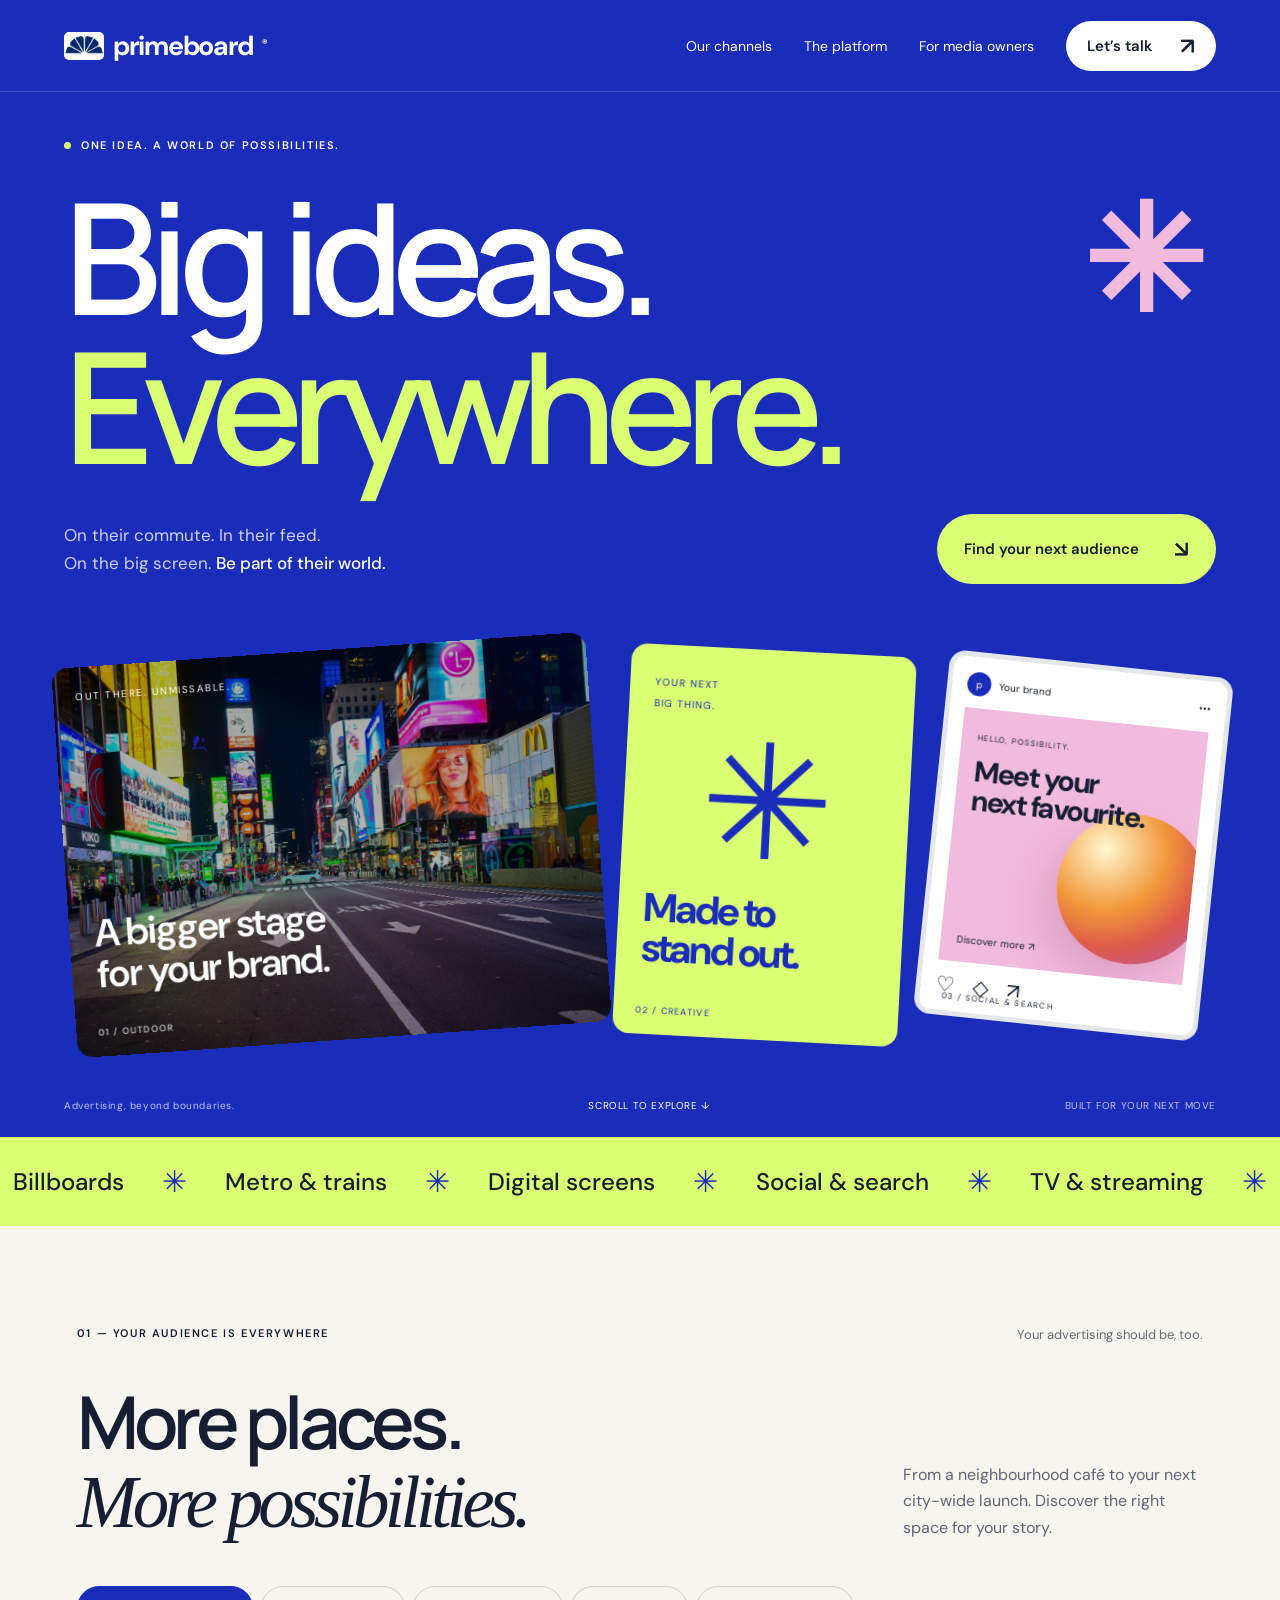
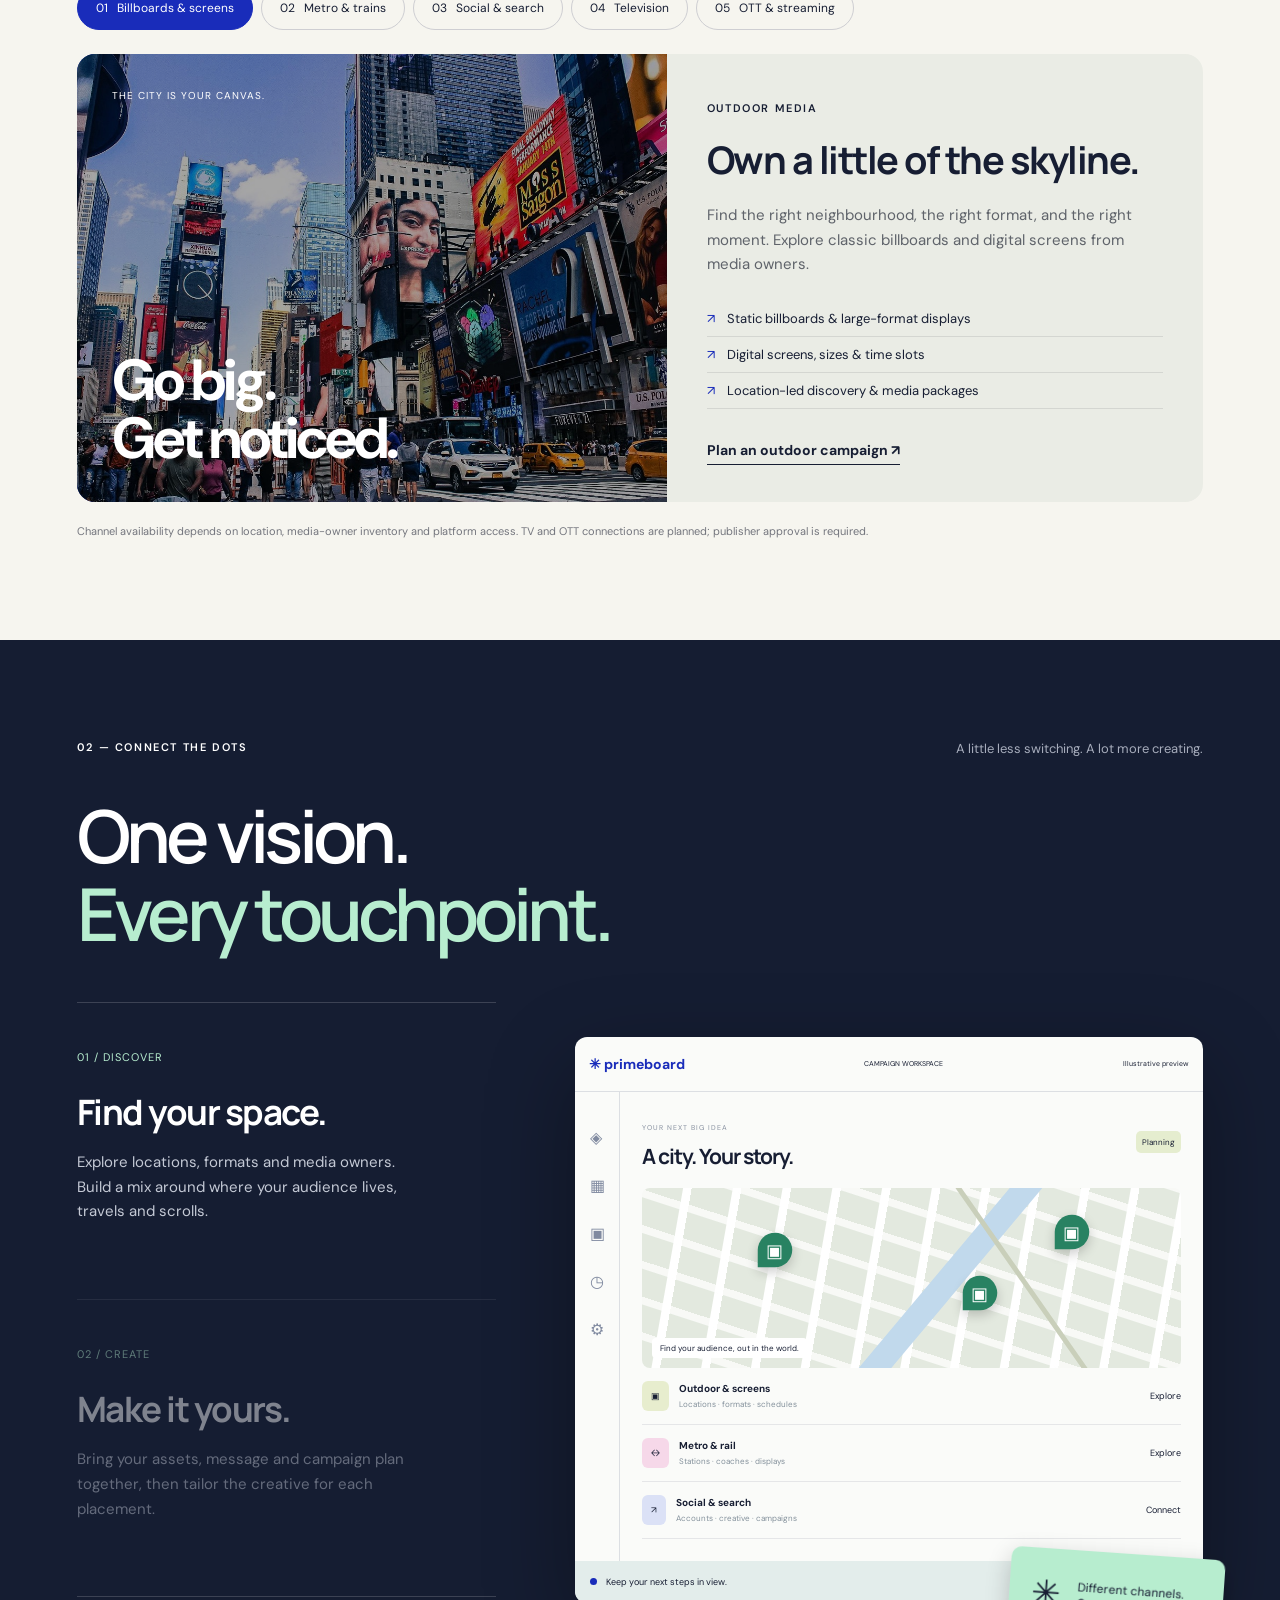
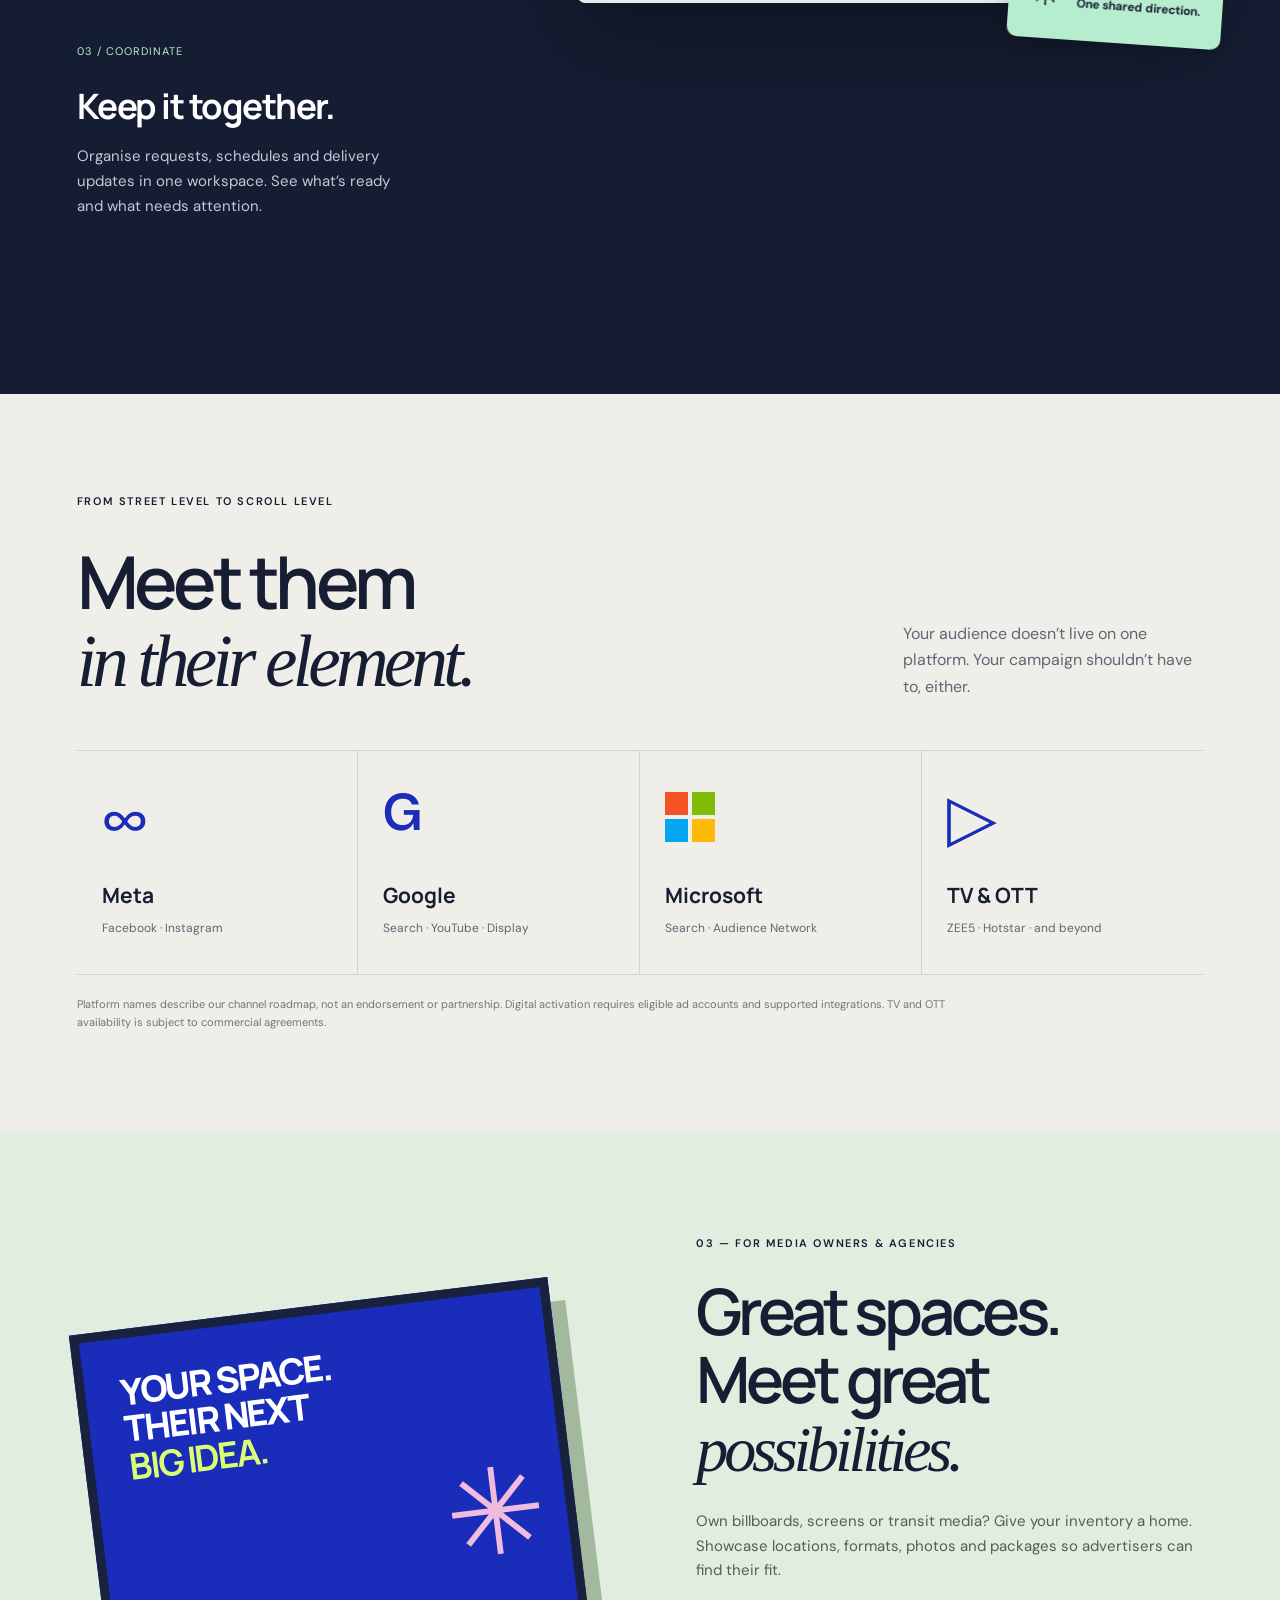
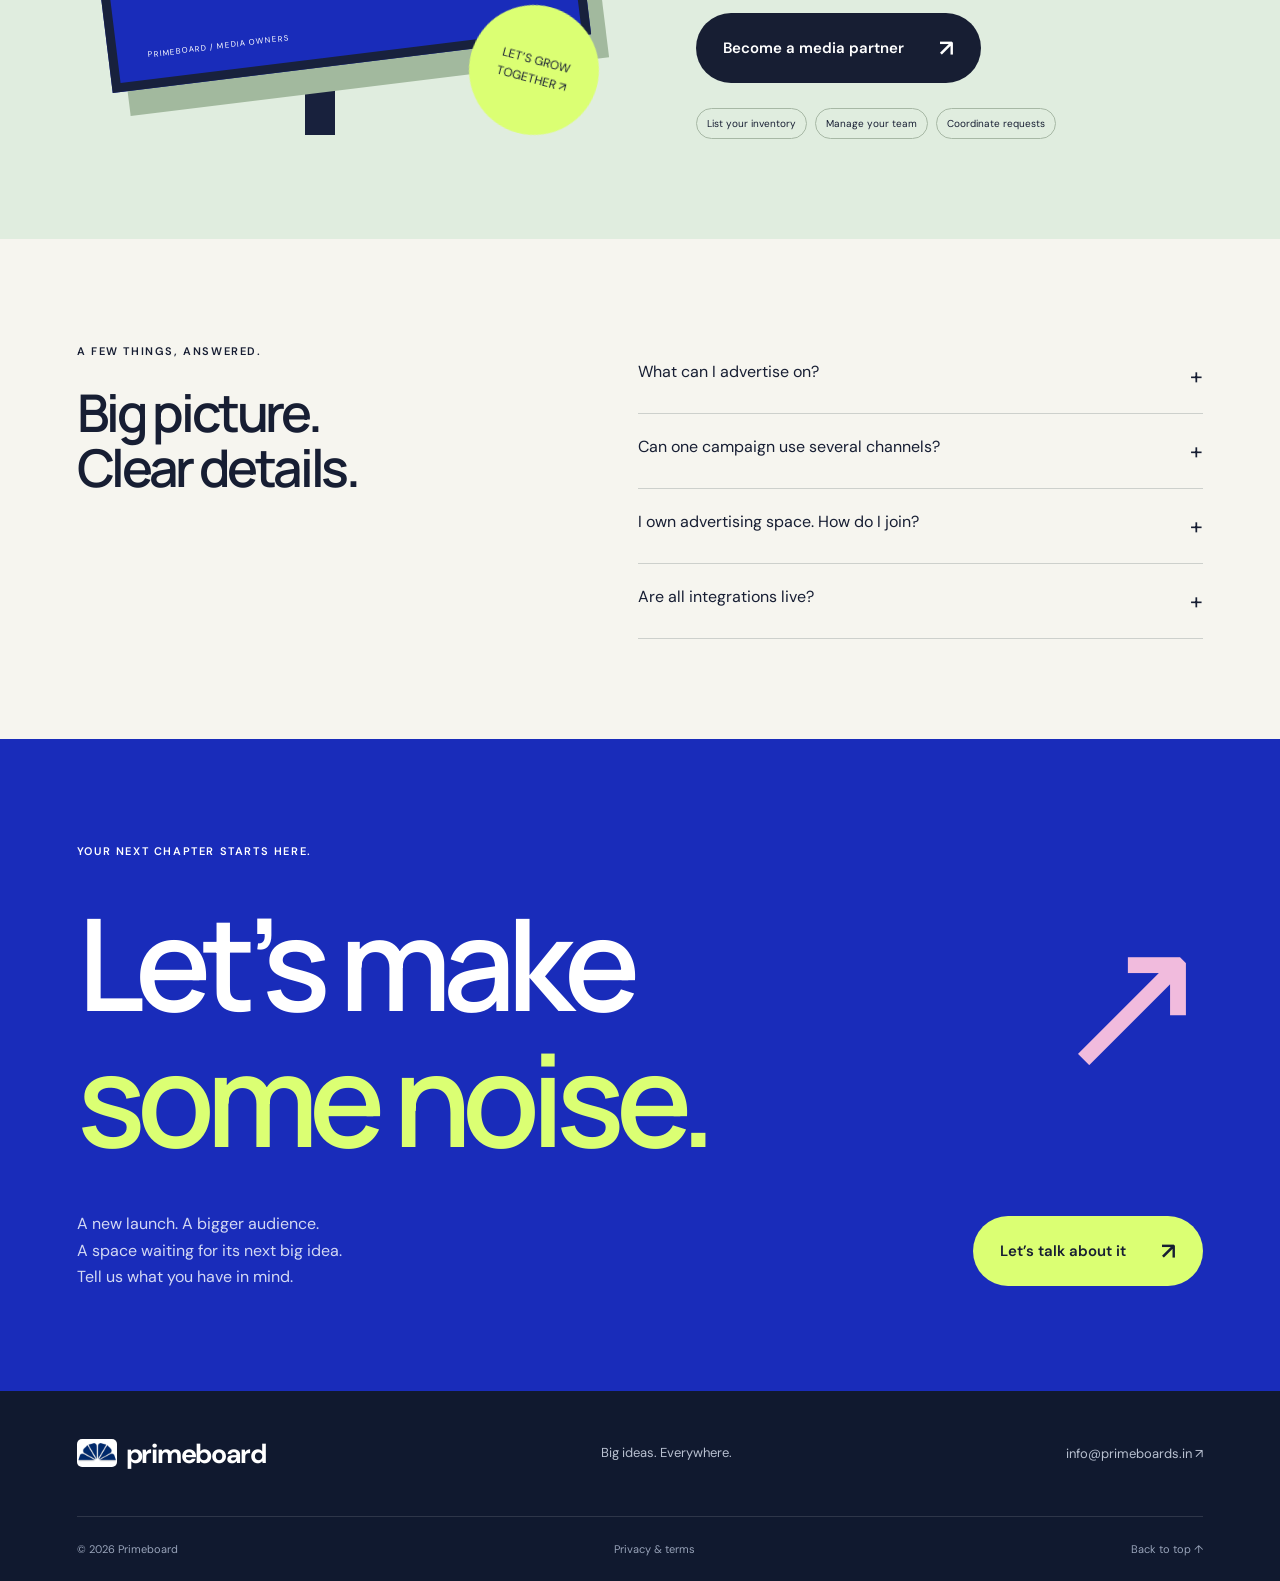
==== commit 09dbb01e: "Redesign Primeboard website with animated multichannel experience" ====
--- a/index.html
+++ b/index.html
@@ -1,835 +1,16 @@
-<!DOCTYPE html>
+<!doctype html>
 <html lang="en">
-  
-<head>
-  <meta charset="utf-8">
-  <meta content="width=device-width, initial-scale=1.0" name="viewport">
-  <title>Primeboards</title>
-  <meta name="description" content="">
-  <meta name="keywords" content="">
-
-  <meta name="robots" content="noindex, nofollow">
- <!-- Favicon -->
-  <link rel="icon" type="image/png" href="./primelogo.png">
-
-
-  <!-- Fonts -->
-  <link href="https://fonts.googleapis.com/" rel="preconnect">
-  <link href="https://fonts.gstatic.com/" rel="preconnect" crossorigin>
-  <link
-    href="https://fonts.googleapis.com/css2?family=Roboto:ital,wght@0,100;0,300;0,400;0,500;0,700;0,900;1,100;1,300;1,400;1,500;1,700;1,900&amp;family=Montserrat:ital,wght@0,100;0,200;0,300;0,400;0,500;0,600;0,700;0,800;0,900;1,100;1,200;1,300;1,400;1,500;1,600;1,700;1,800;1,900&amp;display=swap"
-    rel="stylesheet">
-
-  <!-- Vendor CSS Files -->
-  <link href="./vendors/bootstrap.min.css" rel="stylesheet">
-  <!-- <link href="./vendors/bootstrap-icons.css" rel="stylesheet"> -->
-  <link href="./vendors/aos.css" rel="stylesheet">
-  <link href="./vendors/glightbox.min.css" rel="stylesheet">
-  <link href="./vendors/swiper-bundle.min.css" rel="stylesheet">
-
-  <!-- Main CSS File -->
-  <link href="./vendors/main.css" rel="stylesheet">
-
-</head>
-
-<body class="index-page">
-
-  <header id="header" class="header d-flex align-items-center sticky-top">
-    <div class="container position-relative d-flex align-items-center justify-content-between">
-
-      <a href="/" class="logo d-flex align-items-center me-auto me-xl-0">
-        <h1 class="sitename">Prime Board</h1><span>.</span>
-      </a>
-
-      <nav id="navmenu" class="navmenu">
-        <ul>
-          <li><a href="#hero" class="active">Home</a></li>
-          <li><a href="#about">About</a></li>
-          <li><a href="#services">Services</a></li>
-
-        </ul>
-        <span class="mobile-nav-toggle d-xl-none" style="cursor: pointer;">
-          <svg width="28" height="28" viewBox="0 0 24 24" fill="none" xmlns="http://www.w3.org/2000/svg"
-            stroke="currentColor" stroke-width="2" stroke-linecap="round" stroke-linejoin="round">
-            <line x1="3" y1="6" x2="21" y2="6" />
-            <line x1="3" y1="12" x2="21" y2="12" />
-            <line x1="3" y1="18" x2="21" y2="18" />
-          </svg>
-        </span>
-
-      </nav>
-
-    </div>
-  </header>
-
-  <main class="main">
-
-    <!-- Hero Section -->
-    <section id="hero" class="hero section">
-
-      <div class="container">
-        <div class="row align-items-center">
-
-          <!-- LEFT CONTENT -->
-          <div class="col-lg-7" data-aos="fade-up" data-aos-delay="100">
-            <div class="hero-content">
-              <div class="hero-badge">
-                <span class="badge">📊 Real-Time DOOH & Transit Inventory</span>
-              </div>
-              <h1>Prime Board – Your Outdoor & Digital Media Buying Platform</h1>
-              <p>Plan, book, and manage billboard, transit, and digital screen advertising across cities with live
-                analytics and seamless automation.</p>
-            </div>
-          </div>
-
-          <!-- RIGHT VISUAL -->
-          <div class="col-lg-5" data-aos="fade-up" data-aos-delay="200">
-            <div class="hero-visual">
-              <div class="product-mockup">
-                <div class="mockup-frame">
-                  <img src="./Free_Billboard_Mockup.psd.png" alt="Primeboard Dashboard" class="img-fluid">
-                </div>
-
-                <!-- Floating Card 1 -->
-                <div class="floating-card card-1" data-aos="fade-up" data-aos-delay="400">
-                  <div class="card-icon">
-                    <!-- SVG: Graph Up -->
-                    <svg width="22" height="22" viewBox="0 0 24 24" fill="none" xmlns="http://www.w3.org/2000/svg"
-                      stroke="currentColor" stroke-width="1.8" stroke-linecap="round" stroke-linejoin="round">
-                      <path d="M3 17L9 11L13 15L21 7" />
-                      <path d="M21 11V7H17" />
-                      <path d="M3 21H21" />
-                    </svg>
-                  </div>
-                  <div class="card-content">
-                    <div class="card-value">+92%</div>
-                    <div class="card-label">Higher Campaign Performance</div>
-                  </div>
-                </div>
-
-                <!-- Floating Card 2 -->
-                <div class="floating-card card-2" data-aos="fade-up" data-aos-delay="500">
-                  <div class="card-icon">
-                    <!-- SVG: Users -->
-                    <svg width="22" height="22" viewBox="0 0 24 24" fill="none" xmlns="http://www.w3.org/2000/svg"
-                      stroke="currentColor" stroke-width="1.8" stroke-linecap="round" stroke-linejoin="round">
-                      <circle cx="9" cy="7" r="4" />
-                      <path
-                        d="M17 11C18.66 11 20 9.66 20 8C20 6.34 18.66 5 17 5C15.34 5 14 6.34 14 8C14 9.66 15.34 11 17 11Z" />
-                      <path d="M3 21V19C3 15.686 5.686 13 9 13C12.314 13 15 15.686 15 19V21" />
-                      <path d="M17 15C18.933 15 21 16.067 21 18V21" />
-                    </svg>
-                  </div>
-                  <div class="card-content">
-                    <div class="card-value">12.8k</div>
-                    <div class="card-label">Monthly Advertisers</div>
-                  </div>
-                </div>
-
-                <!-- Floating Card 3 -->
-                <div class="floating-card card-3" data-aos="fade-up" data-aos-delay="600">
-                  <div class="card-icon">
-                    <!-- SVG: Clock -->
-                    <svg width="22" height="22" viewBox="0 0 24 24" fill="none" xmlns="http://www.w3.org/2000/svg"
-                      stroke="currentColor" stroke-width="1.8" stroke-linecap="round" stroke-linejoin="round">
-                      <circle cx="12" cy="12" r="9" />
-                      <path d="M12 7V12L15 14" />
-                    </svg>
-                  </div>
-                  <div class="card-content">
-                    <div class="card-value">65%</div>
-                    <div class="card-label">Operational Time Saved</div>
-                  </div>
-                </div>
-
-              </div>
-            </div>
-          </div>
-
-        </div>
-      </div>
-
-      <!-- Background Blobs -->
-      <div class="hero-background">
-        <div class="gradient-blob blob-1"></div>
-        <div class="gradient-blob blob-2"></div>
-        <div class="grid-pattern"></div>
-      </div>
-
-    </section>
-    <!-- /Hero Section -->
-
-    <!-- About Section -->
-    <section id="about" class="about section light-background">
-
-      <div class="container" data-aos="fade-up" data-aos-delay="100">
-
-        <div class="row gy-4">
-
-          <div class="col-lg-6" data-aos="fade-up" data-aos-delay="200">
-            <div class="content-wrapper">
-              <div class="section-badge">About Us</div>
-              <h2>We Power Brands With Outdoor & Digital Advertising</h2>
-              <p class="lead">
-                We are an outdoor and transit advertising agency helping brands grow through high-impact physical and
-                digital media — from bus, train and metro wraps to billboards, digital screens and smart DOOH networks.
-              </p>
-
-              <div class="stats-grid">
-                <div class="stat-item">
-                  <div class="stat-number purecounter" data-purecounter-start="0" data-purecounter-end="250"
-                    data-purecounter-duration="1"></div>
-                  <div class="stat-label">Campaigns Launched</div>
-                </div>
-                <div class="stat-item">
-                  <div class="stat-number purecounter" data-purecounter-start="0" data-purecounter-end="120"
-                    data-purecounter-duration="1"></div>
-                  <div class="stat-label">Brands Served</div>
-                </div>
-                <div class="stat-item">
-                  <div class="stat-number purecounter" data-purecounter-start="0" data-purecounter-end="20"
-                    data-purecounter-duration="1"></div>
-                  <div class="stat-label">Cities Covered</div>
-                </div>
-                <div class="stat-item">
-                  <div class="stat-number purecounter" data-purecounter-start="0" data-purecounter-end="95"
-                    data-purecounter-duration="1">%</div>
-                  <div class="stat-label">Client Retention</div>
-                </div>
-              </div>
-
-              <div class="features-row">
-                <div class="feature-item">
-                  <div class="feature-icon">
-                    <!-- SVG: Lightning / Speed -->
-                    <svg width="28" height="28" viewBox="0 0 24 24" fill="none" xmlns="http://www.w3.org/2000/svg"
-                      stroke="currentColor" stroke-width="1.8" stroke-linecap="round" stroke-linejoin="round">
-                      <path d="M13 2L4 14H11L9 22L20 9H13L13 2Z" />
-                    </svg>
-                  </div>
-                  <div class="feature-content">
-                    <h4>Fast Campaign Rollout</h4>
-                    <p>
-                      From planning to execution, we launch city-wide outdoor and transit campaigns in record time
-                      so your brand goes live when it matters most.
-                    </p>
-                  </div>
-                </div>
-                <div class="feature-item">
-                  <div class="feature-icon">
-                    <!-- SVG: Shield with Check -->
-                    <svg width="28" height="28" viewBox="0 0 24 24" fill="none" xmlns="http://www.w3.org/2000/svg"
-                      stroke="currentColor" stroke-width="1.8" stroke-linecap="round" stroke-linejoin="round">
-                      <path d="M12 2L5 5V11C5 16 8.5 19.5 12 21C15.5 19.5 19 16 19 11V5L12 2Z" />
-                      <path d="M9 12L11 14L15 10" />
-                    </svg>
-                  </div>
-                  <div class="feature-content">
-                    <h4>Quality & Transparency</h4>
-                    <p>
-                      Verified media sites, clear reporting and photo proofs ensure every bus, train, metro and
-                      billboard placement delivers exactly what we promise.
-                    </p>
-                  </div>
-                </div>
-              </div>
-
-              <!-- <div class="cta-group">
-                <a href="#" class="btn btn-primary">
-                  Plan Your Next Campaign
-                  <svg width="18" height="18" viewBox="0 0 24 24" fill="none" xmlns="http://www.w3.org/2000/svg"
-                    stroke="currentColor" stroke-width="1.8" stroke-linecap="round" stroke-linejoin="round"
-                    style="margin-left: 6px;">
-                    <path d="M5 12H19" />
-                    <path d="M13 6L19 12L13 18" />
-                  </svg>
-                </a>
-                <a href="#" class="btn btn-secondary">View Case Studies</a>
-              </div> -->
-            </div>
-          </div>
-
-          <div class="col-lg-6" data-aos="fade-up" data-aos-delay="300">
-            <div class="image-stack">
-              <div class="image-card image-primary">
-                <img src="./london-3794348_1280.jpg"
-                  alt="Outdoor advertising planning team" class="img-fluid">
-              </div>
-              <div class="image-card image-secondary">
-                <img src="./times-square-5913240_1280.jpg"
-                  alt="Billboard and digital screen monitoring" class="img-fluid">
-              </div>
-              <div class="floating-badge">
-                <div class="badge-icon">
-                  <!-- SVG: Award / Medal -->
-                  <svg width="26" height="26" viewBox="0 0 24 24" fill="none" xmlns="http://www.w3.org/2000/svg"
-                    stroke="currentColor" stroke-width="1.8" stroke-linecap="round" stroke-linejoin="round">
-                    <circle cx="12" cy="8" r="4" />
-                    <path d="M8 14L6 21L12 18L18 21L16 14" />
-                  </svg>
-                </div>
-                <div class="badge-text">
-                  <div class="badge-title">Top Outdoor Network</div>
-                  <div class="badge-subtitle">Awarded 2024</div>
-                </div>
-              </div>
-            </div>
-          </div>
-
-        </div>
-
-      </div>
-
-    </section>
-    <!-- /About Section -->
-
-    <!-- Services Section -->
-    <section id="services" class="services section">
-
-      <!-- Section Title -->
-      <div class="container section-title" data-aos="fade-up">
-        <h2>Services</h2>
-        <div><span>Check Our</span> <span class="description-title">Services</span></div>
-      </div>
-
-      <div class="container" data-aos="fade-up" data-aos-delay="100">
-
-        <div class="section-intro">
-          <div class="row align-items-center">
-            <div class="col-lg-7">
-              <h2 class="intro-title">Powerful Outdoor & Digital Advertising Solutions</h2>
-              <p class="intro-text">
-                We help brands reach millions through high-impact physical ads, transit ads, and cutting-edge digital
-                billboard solutions.
-              </p>
-            </div>
-            <div class="col-lg-5 text-lg-end">
-              <a href="#" class="btn-view-all">View All Services
-                <svg width="18" height="18" fill="currentColor">
-                  <path d="M1 9h14m0 0l-5-5m5 5l-5 5" />
-                </svg>
-              </a>
-            </div>
-          </div>
-        </div>
-
-        <div class="row gy-4">
-
-          <!-- Billboard Advertising -->
-          <div class="col-lg-4 col-md-6" data-aos="fade-up" data-aos-delay="150">
-            <div class="service-item">
-              <div class="service-header">
-                <div class="icon-wrapper">
-                  <!-- SVG Icon Billboard -->
-                  <svg width="40" height="40" fill="none" stroke="currentColor" stroke-width="2">
-                    <rect x="5" y="5" width="30" height="20" rx="2"></rect>
-                    <line x1="20" y1="25" x2="20" y2="35"></line>
-                    <line x1="14" y1="35" x2="26" y2="35"></line>
-                  </svg>
-                </div>
-                <span class="badge-popular">Popular</span>
-              </div>
-              <h3>Billboard Advertising</h3>
-              <p>High-visibility static and digital billboards placed at premium locations to maximize reach and brand
-                recall.</p>
-              <ul class="feature-list">
-                <li>Prime Highway Billboards</li>
-                <li>Digital LED Billboards (DOOH)</li>
-                <li>24/7 Real-Time Display Updates</li>
-              </ul>
-              <a href="#" class="service-cta">
-                <span>Explore Service</span>
-                <svg width="18" height="18" fill="currentColor">
-                  <path d="M1 9h14m0 0l-5-5m5 5l-5 5" />
-                </svg>
-              </a>
-            </div>
-          </div>
-
-          <!-- Transit Advertising -->
-          <div class="col-lg-4 col-md-6" data-aos="fade-up" data-aos-delay="200">
-            <div class="service-item">
-              <div class="service-header">
-                <div class="icon-wrapper">
-                  <!-- SVG Icon Bus/Train -->
-                  <svg width="40" height="40" fill="none" stroke="currentColor" stroke-width="2">
-                    <rect x="6" y="10" width="28" height="16" rx="2"></rect>
-                    <circle cx="14" cy="30" r="3"></circle>
-                    <circle cx="26" cy="30" r="3"></circle>
-                  </svg>
-                </div>
-              </div>
-              <h3>Bus, Train & Metro Ads</h3>
-              <p>Engage commuters with impactful branding across buses, trains, metros, and transit stations.</p>
-              <ul class="feature-list">
-                <li>Bus Wrap Advertising</li>
-                <li>Train & Metro Inside/Outside Ads</li>
-                <li>Transit Station Displays</li>
-              </ul>
-              <a href="#" class="service-cta">
-                <span>Explore Service</span>
-                <svg width="18" height="18" fill="currentColor">
-                  <path d="M1 9h14m0 0l-5-5m5 5l-5 5" />
-                </svg>
-              </a>
-            </div>
-          </div>
-
-          <!-- Digital Screen Ads -->
-          <div class="col-lg-4 col-md-6" data-aos="fade-up" data-aos-delay="250">
-            <div class="service-item">
-              <div class="service-header">
-                <div class="icon-wrapper">
-                  <!-- SVG Icon Screens -->
-                  <svg width="40" height="40" fill="none" stroke="currentColor" stroke-width="2">
-                    <rect x="4" y="8" width="32" height="20" rx="2"></rect>
-                    <line x1="16" y1="28" x2="24" y2="28"></line>
-                  </svg>
-                </div>
-              </div>
-              <h3>Digital Screen Advertising</h3>
-              <p>Show dynamic, eye-catching visuals on high-definition digital screens placed at malls, offices,
-                airports, and public hotspots.</p>
-              <ul class="feature-list">
-                <li>Indoor LED Screens</li>
-                <li>Outdoor Digital Displays</li>
-                <li>Real-Time Content Scheduling</li>
-              </ul>
-              <a href="#" class="service-cta">
-                <span>Explore Service</span>
-                <svg width="18" height="18" fill="currentColor">
-                  <path d="M1 9h14m0 0l-5-5m5 5l-5 5" />
-                </svg>
-              </a>
-            </div>
-          </div>
-
-          <!-- Airport Ads -->
-          <div class="col-lg-4 col-md-6" data-aos="fade-up" data-aos-delay="150">
-            <div class="service-item">
-              <div class="service-header">
-                <div class="icon-wrapper">
-                  <!-- SVG Icon Airplane -->
-                  <svg width="40" height="40" fill="none" stroke="currentColor" stroke-width="2">
-                    <path d="M2 20l36 0m-18-10v20m0-20l-10 10m10-10l10 10" />
-                  </svg>
-                </div>
-              </div>
-              <h3>Airport Advertising</h3>
-              <p>Reach premium travelers with strategically placed ads across airports, lounges, and baggage areas.</p>
-              <ul class="feature-list">
-                <li>LED Screens</li>
-                <li>Backlit Panels</li>
-                <li>Brand Activation Zones</li>
-              </ul>
-              <a href="#" class="service-cta">
-                <span>Explore Service</span>
-                <svg width="18" height="18" fill="currentColor">
-                  <path d="M1 9h14m0 0l-5-5m5 5l-5 5" />
-                </svg>
-              </a>
-            </div>
-          </div>
-
-          <!-- Mall & Retail Ads -->
-          <div class="col-lg-4 col-md-6" data-aos="fade-up" data-aos-delay="200">
-            <div class="service-item">
-              <div class="service-header">
-                <div class="icon-wrapper">
-                  <!-- SVG Icon Store -->
-                  <svg width="40" height="40" fill="none" stroke="currentColor" stroke-width="2">
-                    <path d="M6 15h28l-2-8H8l-2 8zm2 0v15h24V15" />
-                  </svg>
-                </div>
-              </div>
-              <h3>Mall & Retail Advertising</h3>
-              <p>Drive brand impact with in-store digital screens, standees, wall wraps, and interactive displays.</p>
-              <ul class="feature-list">
-                <li>Mall Digital Signage</li>
-                <li>Retail Branding</li>
-                <li>LED Video Walls</li>
-              </ul>
-              <a href="#" class="service-cta">
-                <span>Explore Service</span>
-                <svg width="18" height="18" fill="currentColor">
-                  <path d="M1 9h14m0 0l-5-5m5 5l-5 5" />
-                </svg>
-              </a>
-            </div>
-          </div>
-
-          <!-- Campaign Planning -->
-          <div class="col-lg-4 col-md-6" data-aos="fade-up" data-aos-delay="250">
-            <div class="service-item">
-              <div class="service-header">
-                <div class="icon-wrapper">
-                  <!-- SVG Icon Target -->
-                  <svg width="40" height="40" fill="none" stroke="currentColor" stroke-width="2">
-                    <circle cx="20" cy="20" r="12"></circle>
-                    <circle cx="20" cy="20" r="6"></circle>
-                    <circle cx="20" cy="20" r="2"></circle>
-                  </svg>
-                </div>
-              </div>
-              <h3>Campaign Strategy & Planning</h3>
-              <p>We design 360° advertising strategies combining traditional OOH and digital DOOH for maximum
-                effectiveness.</p>
-              <ul class="feature-list">
-                <li>Audience Targeting</li>
-                <li>Media Buying & Planning</li>
-                <li>Performance Tracking</li>
-              </ul>
-              <a href="#" class="service-cta">
-                <span>Explore Service</span>
-                <svg width="18" height="18" fill="currentColor">
-                  <path d="M1 9h14m0 0l-5-5m5 5l-5 5" />
-                </svg>
-              </a>
-            </div>
-          </div>
-
-        </div>
-      </div>
-
-    </section>
-    <!-- /Services Section -->
-
-    <!-- Why Us Section -->
-    <section id="why-us" class="why-us section light-background">
-
-      <!-- Section Title -->
-      <div class="container section-title" data-aos="fade-up">
-        <h2>Why Us</h2>
-        <div><span>Why</span> <span class="description-title">Choose Us</span></div>
-      </div><!-- End Section Title -->
-
-      <div class="container" data-aos="fade-up" data-aos-delay="100">
-
-        <!-- Intro + Image -->
-        <div class="row align-items-center mb-5">
-          <div class="col-lg-6" data-aos="fade-right" data-aos-delay="200">
-            <div class="intro-content">
-              <span class="badge">Why Media Agencies Trust Us</span>
-              <h2>Partner with a Team That Owns the Streets & Screens</h2>
-              <p class="lead">
-                We specialize in outdoor, transit, and digital screen advertising that delivers real-world impact.
-                From billboards and bus wraps to metro panels and DOOH networks, we combine data, location intelligence,
-                and creative placement to maximize your brand’s visibility.
-              </p>
-              <div class="stats-grid">
-                <div class="stat-item">
-                  <div class="stat-number" data-purecounter-start="0" data-purecounter-end="480"
-                    data-purecounter-duration="2">480</div>
-                  <div class="stat-label">Campaigns Launched</div>
-                </div>
-                <div class="stat-item">
-                  <div class="stat-number" data-purecounter-start="0" data-purecounter-end="96"
-                    data-purecounter-duration="2">96</div>
-                  <div class="stat-label">% Client Retention</div>
-                </div>
-                <div class="stat-item">
-                  <div class="stat-number" data-purecounter-start="0" data-purecounter-end="220"
-                    data-purecounter-duration="2">220</div>
-                  <div class="stat-label">% Avg Uplift in Reach</div>
-                </div>
-              </div>
-            </div>
-          </div>
-
-          <div class="col-lg-6" data-aos="fade-left" data-aos-delay="300">
-            <div class="showcase-image">
-              <img src="./times-square-2835995_1280.jpg"
-                alt="Outdoor and digital screen advertising network" class="img-fluid">
-            </div>
-          </div>
-        </div>
-
-        <!-- Value Cards -->
-        <div class="row g-4 mb-5">
-          <!-- Fast Turnaround -->
-          <div class="col-lg-4 col-md-6" data-aos="zoom-in" data-aos-delay="100">
-            <div class="value-card">
-              <div class="icon-box">
-                <!-- SVG: Lightning / Speed -->
-                <svg width="30" height="30" viewBox="0 0 24 24" fill="none" xmlns="http://www.w3.org/2000/svg"
-                  stroke="currentColor" stroke-width="1.9" stroke-linecap="round" stroke-linejoin="round">
-                  <path d="M13 2L4 14H11L9 22L20 9H13L13 2Z" />
-                </svg>
-              </div>
-              <h4>Fast Campaign Turnaround</h4>
-              <p>
-                Get your billboards, bus wraps, and metro panels live quickly with our ready-to-book media inventory
-                and streamlined approval process.
-              </p>
-              <a href="#" class="learn-more">
-                Learn more
-                <svg width="16" height="16" viewBox="0 0 24 24" fill="none" xmlns="http://www.w3.org/2000/svg"
-                  stroke="currentColor" stroke-width="1.8" stroke-linecap="round" stroke-linejoin="round"
-                  style="margin-left: 4px;">
-                  <path d="M5 12H19" />
-                  <path d="M13 6L19 12L13 18" />
-                </svg>
-              </a>
-            </div>
-          </div>
-
-          <!-- Data-Driven Strategy -->
-          <div class="col-lg-4 col-md-6" data-aos="zoom-in" data-aos-delay="200">
-            <div class="value-card featured">
-              <div class="featured-badge">Most Popular</div>
-              <div class="icon-box">
-                <!-- SVG: Graph Up Arrow -->
-                <svg width="30" height="30" viewBox="0 0 24 24" fill="none" xmlns="http://www.w3.org/2000/svg"
-                  stroke="currentColor" stroke-width="1.9" stroke-linecap="round" stroke-linejoin="round">
-                  <path d="M3 17L9 11L13 15L21 7" />
-                  <path d="M21 11V7H17" />
-                  <path d="M3 21H21" />
-                </svg>
-              </div>
-              <h4>Data-Driven Media Planning</h4>
-              <p>
-                We use audience data, traffic patterns, and location insights to pick the right sites,
-                formats, and frequencies for maximum impact.
-              </p>
-              <a href="#" class="learn-more">
-                Learn more
-                <svg width="16" height="16" viewBox="0 0 24 24" fill="none" xmlns="http://www.w3.org/2000/svg"
-                  stroke="currentColor" stroke-width="1.8" stroke-linecap="round" stroke-linejoin="round"
-                  style="margin-left: 4px;">
-                  <path d="M5 12H19" />
-                  <path d="M13 6L19 12L13 18" />
-                </svg>
-              </a>
-            </div>
-          </div>
-
-          <!-- Proven Expertise -->
-          <div class="col-lg-4 col-md-6" data-aos="zoom-in" data-aos-delay="300">
-            <div class="value-card">
-              <div class="icon-box">
-                <!-- SVG: Shield with Check -->
-                <svg width="30" height="30" viewBox="0 0 24 24" fill="none" xmlns="http://www.w3.org/2000/svg"
-                  stroke="currentColor" stroke-width="1.9" stroke-linecap="round" stroke-linejoin="round">
-                  <path d="M12 2L5 5V11C5 16 8.5 19.5 12 21C15.5 19.5 19 16 19 11V5L12 2Z" />
-                  <path d="M9 12L11 14L15 10" />
-                </svg>
-              </div>
-              <h4>Verified Sites & Expertise</h4>
-              <p>
-                We work only with verified media owners and premium locations, backed by a team experienced
-                in large-scale outdoor and transit campaigns.
-              </p>
-              <a href="#" class="learn-more">
-                Learn more
-                <svg width="16" height="16" viewBox="0 0 24 24" fill="none" xmlns="http://www.w3.org/2000/svg"
-                  stroke="currentColor" stroke-width="1.8" stroke-linecap="round" stroke-linejoin="round"
-                  style="margin-left: 4px;">
-                  <path d="M5 12H19" />
-                  <path d="M13 6L19 12L13 18" />
-                </svg>
-              </a>
-            </div>
-          </div>
-        </div>
-
-        <!-- Capabilities + Process -->
-        <div class="row align-items-center">
-          <!-- Capabilities -->
-          <div class="col-lg-6 order-lg-2" data-aos="fade-left" data-aos-delay="200">
-            <div class="capabilities-content">
-              <h3>Our Core Capabilities</h3>
-              <p>
-                From planning to execution and reporting, we manage your entire outdoor and digital screen campaign
-                lifecycle
-                across buses, trains, metros, billboards, and DOOH networks.
-              </p>
-
-              <div class="capability-list">
-                <div class="capability-item">
-                  <div class="capability-header">
-                    <span class="capability-icon">
-                      <!-- SVG: Check Circle -->
-                      <svg width="20" height="20" viewBox="0 0 24 24" fill="none" xmlns="http://www.w3.org/2000/svg"
-                        stroke="currentColor" stroke-width="1.9" stroke-linecap="round" stroke-linejoin="round">
-                        <circle cx="12" cy="12" r="9" />
-                        <path d="M8 12.5L11 15L16 9" />
-                      </svg>
-                    </span>
-                    <h5>OOH & DOOH Media Planning</h5>
-                  </div>
-                  <p>
-                    Identify the best sites and formats across outdoor hoardings, transit, and digital screens
-                    based on audience, routes, and campaign goals.
-                  </p>
-                </div>
-
-                <div class="capability-item">
-                  <div class="capability-header">
-                    <span class="capability-icon">
-                      <!-- SVG: Check Circle -->
-                      <svg width="20" height="20" viewBox="0 0 24 24" fill="none" xmlns="http://www.w3.org/2000/svg"
-                        stroke="currentColor" stroke-width="1.9" stroke-linecap="round" stroke-linejoin="round">
-                        <circle cx="12" cy="12" r="9" />
-                        <path d="M8 12.5L11 15L16 9" />
-                      </svg>
-                    </span>
-                    <h5>End-to-End Campaign Management</h5>
-                  </div>
-                  <p>
-                    Creative placement, printing coordination, flighting, monitoring, and proof-of-display —
-                    all managed through one platform.
-                  </p>
-                </div>
-
-                <div class="capability-item">
-                  <div class="capability-header">
-                    <span class="capability-icon">
-                      <!-- SVG: Check Circle -->
-                      <svg width="20" height="20" viewBox="0 0 24 24" fill="none" xmlns="http://www.w3.org/2000/svg"
-                        stroke="currentColor" stroke-width="1.9" stroke-linecap="round" stroke-linejoin="round">
-                        <circle cx="12" cy="12" r="9" />
-                        <path d="M8 12.5L11 15L16 9" />
-                      </svg>
-                    </span>
-                    <h5>Reporting & Optimization</h5>
-                  </div>
-                  <p>
-                    Transparent reporting, site photos, and performance insights help you optimize budgets
-                    and improve every subsequent campaign.
-                  </p>
-                </div>
-              </div>
-
-              <!-- <div class="cta-buttons">
-                <a href="#" class="btn btn-primary">Plan Your Next Campaign</a>
-                <a href="#" class="btn btn-secondary">View Case Studies</a>
-              </div> -->
-            </div>
-          </div>
-
-          <!-- Process Steps -->
-          <div class="col-lg-6 order-lg-1" data-aos="fade-right" data-aos-delay="300">
-            <div class="process-visual">
-              <div class="process-step" data-aos="fade-up" data-aos-delay="400">
-                <div class="step-number">01</div>
-                <div class="step-content">
-                  <h6>Brief & Discovery</h6>
-                  <p>Understand your audience, markets, and campaign objectives.</p>
-                </div>
-              </div>
-              <div class="process-step" data-aos="fade-up" data-aos-delay="450">
-                <div class="step-number">02</div>
-                <div class="step-content">
-                  <h6>Media Plan</h6>
-                  <p>Select outdoor, transit, and digital sites based on data and reach.</p>
-                </div>
-              </div>
-              <div class="process-step" data-aos="fade-up" data-aos-delay="500">
-                <div class="step-number">03</div>
-                <div class="step-content">
-                  <h6>Execution</h6>
-                  <p>Deploy creatives, coordinate vendors, and go live across locations.</p>
-                </div>
-              </div>
-              <div class="process-step" data-aos="fade-up" data-aos-delay="550">
-                <div class="step-number">04</div>
-                <div class="step-content">
-                  <h6>Monitoring & Reporting</h6>
-                  <p>Provide proofs, insights, and optimization suggestions for future flights.</p>
-                </div>
-              </div>
-            </div>
-          </div>
-        </div>
-
-      </div>
-
-    </section>
-    <!-- /Why Us Section -->
-
-
-  </main>
-
-  <footer id="footer" class="footer">
-
-    <div class="container footer-top">
-      <div class="row gy-4">
-        <div class="col-lg-5 col-md-12 footer-about">
-          <a href="#" class="logo d-flex align-items-center">
-            <span class="sitename">Prime Board</span>
-          </a>
-          <p>The smart media buying platform for outdoor, transit and digital screen advertising.</p>
-          <div class="social-links d-flex mt-4">
-            <!-- Instagram -->
-            <!-- <a href="#" aria-label="Instagram">
-              <svg width="20" height="20" viewBox="0 0 24 24" fill="none" xmlns="http://www.w3.org/2000/svg"
-                stroke="currentColor" stroke-width="1.6" stroke-linecap="round" stroke-linejoin="round">
-                <rect x="4" y="4" width="16" height="16" rx="4" />
-                <circle cx="12" cy="12" r="4" />
-                <circle cx="17" cy="7" r="0.8" fill="currentColor" />
-              </svg>
-            </a> -->
-            <!-- LinkedIn -->
-            <!-- <a href="#" aria-label="LinkedIn">
-              <svg width="20" height="20" viewBox="0 0 24 24" fill="none" xmlns="http://www.w3.org/2000/svg"
-                stroke="currentColor" stroke-width="1.6" stroke-linecap="round" stroke-linejoin="round">
-                <rect x="4" y="9" width="3" height="11" />
-                <circle cx="5.5" cy="5.5" r="1.5" />
-                <path
-                  d="M11 9H14V10.5C14.4 9.9 15.3 9 16.8 9C19 9 20 10.4 20 12.7V20H17V13.3C17 12.2 16.5 11.5 15.5 11.5C14.3 11.5 14 12.4 14 13.4V20H11V9Z" />
-              </svg>
-            </a> -->
-          </div>
-        </div>
-
-        <div class="col-lg-3 col-md-12 footer-contact text-center text-md-start">
-          <h4>Contact Us</h4>
-          <p>
-            <strong>Email:</strong>
-            <span>
-              info@primeboards.in
-            </span>
-          </p>
-        </div>
-
-      </div>
-    </div>
-
-    <div class="container copyright text-center mt-4">
-      <p>© <span>Copyright</span> <strong class="px-1 sitename">Primeboard</strong> <span>All Rights Reserved</span></p>
-      <div class="credits">
-        Designed &amp; Built for Media Agencies by <a href="#">Primeboard</a>
-      </div>
-    </div>
-
-  </footer>
-
-  <!-- Scroll Top -->
-  <a href="#" id="scroll-top" class="scroll-top d-flex align-items-center justify-content-center">
-    <i class="bi bi-arrow-up-short"></i></a>
-
-  <!-- Preloader -->
-  <div id="preloader"></div>
-
-  <!-- Vendor JS Files -->
-  <!-- <script data-cfasync="false" src="https://bootstrapmade.com/cdn-cgi/scripts/5c5dd728/cloudflare-static/email-decode.min.js"></script> -->
-  <script src="./vendors/bootstrap.bundle.min.js"></script>
-  <!-- <script src="https://bootstrapmade.com/content/vendors/php-email-form/validate.js"></script> -->
-  <script src="./vendors/aos.js"></script>
-  <script src="./vendors/glightbox.min.js"></script>
-  <script src="./vendors/purecounter_vanilla.js"></script>
-  <script src="./vendors/imagesloaded.pkgd.min.js"></script>
-  <script src="./vendors/isotope.pkgd.min.js"></script>
-  <script src="./vendors/swiper-bundle.min.js"></script>
-
-  <!-- Main JS File -->
-  <script src="./vendors//main.js"></script>
-
-  <!-- <script defer src="https://static.cloudflareinsights.com/beacon.min.js/vcd15cbe7772f49c399c6a5babf22c1241717689176015"
-    integrity="sha512-ZpsOmlRQV6y907TI0dKBHq9Md29nnaEIPlkf84rnaERnq6zvWvPUqr2ft8M1aS28oN72PdrCzSjY4U6VaAw1EQ=="
-    data-cf-beacon='{"version":"2024.11.0","token":"68c5ca450bae485a842ff76066d69420","server_timing":{"name":{"cfCacheStatus":true,"cfEdge":true,"cfExtPri":true,"cfL4":true,"cfOrigin":true,"cfSpeedBrain":true},"location_startswith":null}}'
-    crossorigin="anonymous"></script> -->
-</body>
-
-
-</html>+<head><meta charset="utf-8"><meta name="viewport" content="width=device-width, initial-scale=1"><title>Primeboard — Big ideas. Everywhere.</title><meta name="description" content="Bring your campaign to billboards, metro and trains, digital screens, social and search. Explore connected advertising with Primeboard."><meta name="theme-color" content="#192cba"><meta property="og:title" content="Primeboard — Big ideas. Everywhere."><meta property="og:description" content="From the street to the screen. A new way to plan your advertising."><meta property="og:image" content="https://www.primeboards.in/times-square-5913240_1280.jpg"><link rel="icon" type="image/png" href="primeboard-logo.png"><link rel="stylesheet" href="site.css"><script src="site.js" defer></script></head>
+<body><a class="skip-link" href="#main">Skip to content</a>
+<header class="header"><a class="brand" href="#" aria-label="Primeboard home"><span class="brand-icon"><img src="primeboard-logo.png" alt="" width="512" height="512"></span>primeboard<sup>®</sup></a><button class="menu-toggle" aria-expanded="false" aria-controls="navigation">Menu ☰</button><nav id="navigation" aria-label="Main navigation"><a href="#channels">Our channels</a><a href="#platform">The platform</a><a href="#partners">For media owners</a><a class="button small" href="#contact">Let’s talk <span>↗</span></a></nav></header>
+<main id="main"><section class="hero"><div class="hero-kicker"><span class="live-dot"></span> ONE IDEA. A WORLD OF POSSIBILITIES.</div><h1>Big ideas.<br><span class="outline">Everywhere.</span><span class="hero-asterisk" aria-hidden="true">✳</span></h1><div class="hero-bottom"><p>On their commute. In their feed.<br>On the big screen. <strong>Be part of their world.</strong></p><a class="button lime" href="#channels">Find your next audience <span>↘</span></a></div>
+<div class="hero-media" aria-label="Illustrative outdoor and digital campaign creative"><article class="media-card city-card"><img src="times-square-5913240_1280.jpg" alt="Outdoor advertising screens in a busy city" width="1280" height="853" fetchpriority="high"><span class="card-label">OUT THERE. UNMISSABLE.</span><div class="city-caption">A bigger stage<br>for your brand.</div><span class="media-tag">01 / OUTDOOR</span></article><article class="media-card idea-card"><span>YOUR NEXT<br>BIG THING.</span><div class="sunburst" aria-hidden="true">✳</div><strong>Made to<br>stand out.</strong><span class="media-tag">02 / CREATIVE</span></article><article class="media-card phone-card"><div class="phone-top"><span class="avatar">p</span> Your brand <span>•••</span></div><div class="phone-creative"><small>HELLO, POSSIBILITY.</small><strong>Meet your<br>next favourite.</strong><div class="orb"></div><span>Discover more ↗</span></div><div class="phone-bottom">♡ &nbsp; ◇ &nbsp; ↗</div><span class="media-tag">03 / SOCIAL & SEARCH</span></article></div><div class="hero-foot"><span>Advertising, beyond boundaries.</span><a href="#channels">SCROLL TO EXPLORE ↓</a><span>BUILT FOR YOUR NEXT MOVE</span></div></section>
+<section class="channel-strip" aria-label="Advertising categories"><div>Billboards <i>✳</i> Metro & trains <i>✳</i> Digital screens <i>✳</i> Social & search <i>✳</i> TV & streaming <i>✳</i></div></section>
+<section id="channels" class="channels section-pad"><div class="section-top reveal"><span class="eyebrow">01 — YOUR AUDIENCE IS EVERYWHERE</span><span>Your advertising should be, too.</span></div><div class="section-heading reveal"><h2>More places.<br><em>More possibilities.</em></h2><p>From a neighbourhood café to your next city-wide launch. Discover the right space for your story.</p></div><div class="channel-tabs" role="tablist" aria-label="Advertising channels"><button role="tab" id="tab-outdoor" aria-selected="true" aria-controls="channel-panel" data-channel="outdoor">01 &nbsp; Billboards & screens</button><button role="tab" id="tab-transit" aria-selected="false" aria-controls="channel-panel" tabindex="-1" data-channel="transit">02 &nbsp; Metro & trains</button><button role="tab" id="tab-digital" aria-selected="false" aria-controls="channel-panel" tabindex="-1" data-channel="digital">03 &nbsp; Social & search</button><button role="tab" id="tab-tv" aria-selected="false" aria-controls="channel-panel" tabindex="-1" data-channel="tv">04 &nbsp; Television</button><button role="tab" id="tab-ott" aria-selected="false" aria-controls="channel-panel" tabindex="-1" data-channel="ott">05 &nbsp; OTT & streaming</button></div>
+<div id="channel-panel" class="channel-panel" role="tabpanel" aria-labelledby="tab-outdoor" tabindex="0"><div class="channel-art" data-art="outdoor"><img id="channel-image" src="times-square-2835995_1280.jpg" alt="Advertising billboards above a lively city street" width="1280" height="853" loading="lazy"><div class="art-overlay"><span id="art-label">THE CITY IS YOUR CANVAS.</span><strong id="art-title">Go big.<br>Get noticed.</strong></div><div class="rail-illustration" aria-hidden="true"><span></span><span></span><span></span><span></span></div></div><div class="channel-copy"><span class="eyebrow" id="channel-status">OUTDOOR MEDIA</span><h3 id="channel-title">Own a little of the skyline.</h3><p id="channel-description">Find the right neighbourhood, the right format, and the right moment. Explore classic billboards and digital screens from media owners.</p><ul id="channel-features"><li>Static billboards & large-format displays</li><li>Digital screens, sizes & time slots</li><li>Location-led discovery & media packages</li></ul><a id="channel-cta" class="text-link" href="#contact">Plan an outdoor campaign ↗</a></div></div><p class="availability">Channel availability depends on location, media-owner inventory and platform access. TV and OTT connections are planned; publisher approval is required.</p></section>
+<section id="platform" class="platform section-pad"><div class="section-top reveal"><span class="eyebrow">02 — CONNECT THE DOTS</span><span>A little less switching. A lot more creating.</span></div><h2 class="reveal">One vision.<br><span class="mint-text">Every touchpoint.</span></h2><div class="platform-grid"><div class="story-steps"><article class="story-step is-active" data-step="0"><span>01 / DISCOVER</span><h3>Find your space.</h3><p>Explore locations, formats and media owners. Build a mix around where your audience lives, travels and scrolls.</p></article><article class="story-step" data-step="1"><span>02 / CREATE</span><h3>Make it yours.</h3><p>Bring your assets, message and campaign plan together, then tailor the creative for each placement.</p></article><article class="story-step" data-step="2"><span>03 / COORDINATE</span><h3>Keep it together.</h3><p>Organise requests, schedules and delivery updates in one workspace. See what’s ready and what needs attention.</p></article></div><div class="workspace-wrap"><div class="workspace"><div class="workspace-top"><strong>✳ primeboard</strong><span>CAMPAIGN WORKSPACE</span><span>Illustrative preview</span></div><div class="workspace-body"><aside aria-hidden="true">◈<br>▦<br>▣<br>◷<br>⚙</aside><div class="workspace-content"><div class="workspace-heading"><div><small>YOUR NEXT BIG IDEA</small><h4>A city. Your story.</h4></div><span class="preview-status">Planning</span></div><div class="plan-map"><div class="map-line line-one"></div><div class="map-line line-two"></div><span class="map-pin pin-one">▣</span><span class="map-pin pin-two">▣</span><span class="map-pin pin-three">▣</span><span class="map-caption">Find your audience, out in the world.</span></div><div class="workspace-row"><span class="row-icon">▣</span><div><strong>Outdoor & screens</strong><small>Locations · formats · schedules</small></div><span>Explore</span></div><div class="workspace-row"><span class="row-icon pink">↔</span><div><strong>Metro & rail</strong><small>Stations · coaches · displays</small></div><span>Explore</span></div><div class="workspace-row"><span class="row-icon blue">↗</span><div><strong>Social & search</strong><small>Accounts · creative · campaigns</small></div><span>Connect</span></div></div></div><div class="workspace-footer"><span class="live-dot"></span><span id="workspace-caption">Start with the places that matter.</span><span>↗</span></div></div><div class="floating-note"><span>✳</span><div>Different channels.<br><strong>One shared direction.</strong></div></div></div></div></section>
+<section class="digital section-pad"><span class="eyebrow reveal">FROM STREET LEVEL TO SCROLL LEVEL</span><div class="section-heading reveal"><h2>Meet them<br><em>in their element.</em></h2><p>Your audience doesn’t live on one platform. Your campaign shouldn’t have to, either.</p></div><div class="network-grid reveal"><div><span class="network-symbol">∞</span><h3>Meta</h3><p>Facebook · Instagram</p></div><div><span class="network-symbol google">G</span><h3>Google</h3><p>Search · YouTube · Display</p></div><div><span class="microsoft-symbol" aria-hidden="true"><i></i><i></i><i></i><i></i></span><h3>Microsoft</h3><p>Search · Audience Network</p></div><div><span class="network-symbol">▷</span><h3>TV & OTT</h3><p>ZEE5 · Hotstar · and beyond</p></div></div><p class="availability">Platform names describe our channel roadmap, not an endorsement or partnership. Digital activation requires eligible ad accounts and supported integrations. TV and OTT availability is subject to commercial agreements.</p></section>
+<section id="partners" class="partners section-pad"><div class="partner-art reveal"><div class="poster"><span>YOUR SPACE.<br>THEIR NEXT<br><b>BIG IDEA.</b></span><div class="poster-star">✳</div><small>PRIMEBOARD / MEDIA OWNERS</small></div><div class="poster-leg"></div><span class="partner-stamp">LET’S GROW<br>TOGETHER ↗</span></div><div class="partner-copy reveal"><span class="eyebrow">03 — FOR MEDIA OWNERS & AGENCIES</span><h2>Great spaces.<br>Meet great<br><em>possibilities.</em></h2><p>Own billboards, screens or transit media? Give your inventory a home. Showcase locations, formats, photos and packages so advertisers can find their fit.</p><a class="button dark" href="mailto:info@primeboards.in?subject=Become%20a%20Primeboard%20media%20partner">Become a media partner <span>↗</span></a><div class="partner-tags"><span>List your inventory</span><span>Manage your team</span><span>Coordinate requests</span></div></div></section>
+<section class="faq section-pad"><div><span class="eyebrow">A FEW THINGS, ANSWERED.</span><h2>Big picture.<br>Clear details.</h2></div><div class="faq-list"><details><summary>What can I advertise on?<span>+</span></summary><p>Explore billboard and digital-screen inventory, metro and train media, and connected social and search workflows. Television and OTT are part of our roadmap. Contact us to check availability for your campaign.</p></details><details><summary>Can one campaign use several channels?<span>+</span></summary><p>That’s the idea: one campaign plan with creative adapted to each channel. Each provider still has its own formats, permissions, review process and billing requirements.</p></details><details><summary>I own advertising space. How do I join?<span>+</span></summary><p>Email info@primeboards.in with your business name, cities and media types. We’ll discuss onboarding, business verification and listing your inventory.</p></details><details><summary>Are all integrations live?<span>+</span></summary><p>No. Availability varies by channel and account access. TV and OTT connections are planned. We’ll confirm supported integrations and inventory before you commit to a campaign.</p></details></div></section>
+<section id="contact" class="contact section-pad"><span class="eyebrow reveal">YOUR NEXT CHAPTER STARTS HERE.</span><h2 class="reveal">Let’s make<br><span>some noise.</span><i aria-hidden="true">↗</i></h2><div class="contact-bottom"><p>A new launch. A bigger audience.<br>A space waiting for its next big idea.<br>Tell us what you have in mind.</p><a class="button lime" href="mailto:info@primeboards.in?subject=Let%E2%80%99s%20plan%20a%20Primeboard%20campaign">Let’s talk about it <span>↗</span></a></div></section></main>
+<footer><div class="footer-top"><a class="brand" href="#"><span class="brand-icon"><img src="primeboard-logo.png" alt="" width="512" height="512"></span>primeboard</a><p>Big ideas. Everywhere.</p><a href="mailto:info@primeboards.in">info@primeboards.in ↗</a></div><div class="footer-bottom"><span>© <span id="year">2026</span> Primeboard</span><a href="privacy-policy.html">Privacy & terms</a><a href="#main">Back to top ↑</a></div></footer></body></html>
--- a/site.css
+++ b/site.css
@@ -0,0 +1,9 @@
+@import url('https://fonts.googleapis.com/css2?family=DM+Sans:wght@400;500;600;700&family=Manrope:wght@400;500;600;700;800&display=swap');
+:root{--blue:#192cba;--ink:#171e33;--paper:#f6f5ef;--lime:#dbff73;--mint:#b7edcf;--pink:#f1bbdd}*{box-sizing:border-box}html{scroll-behavior:smooth;scroll-padding-top:100px}body{margin:0;background:var(--paper);color:var(--ink);font-family:'DM Sans',Arial,sans-serif;-webkit-font-smoothing:antialiased}a{color:inherit;text-decoration:none}button{font:inherit;cursor:pointer}button,a,summary{-webkit-tap-highlight-color:transparent}a:focus-visible,button:focus-visible,summary:focus-visible,[tabindex]:focus-visible{outline:3px solid #e3529c;outline-offset:5px}h1,h2,h3,h4,p{margin:0}h1,h2,h3,h4{font-family:Manrope,Arial,sans-serif}h2{font-size:clamp(42px,5.7vw,86px);font-weight:600;letter-spacing:-.065em;line-height:1.06}h2 em{font-family:Georgia,serif;font-weight:400}p{line-height:1.65}.skip-link{position:fixed;top:-90px;left:20px;background:white;padding:16px;z-index:100}.skip-link:focus{top:10px}.header{height:92px;background:var(--blue);color:white;display:flex;align-items:center;justify-content:space-between;padding:0 5%;position:sticky;top:0;z-index:30;border-bottom:1px solid #ffffff25}.brand{display:flex;align-items:center;gap:9px;font-size:27px;font-weight:700;letter-spacing:-1.3px}.brand sup{font-size:11px;align-self:flex-start;margin-top:8px;letter-spacing:0}.brand-icon{width:40px;height:28px;position:relative;overflow:hidden;background:#fff;border-radius:5px}.brand-icon img{position:absolute;width:48px;height:48px;max-width:none;left:-4px;top:-11px}.header nav{display:flex;align-items:center;gap:32px;font-size:14px}.header nav>a:not(.button):hover{color:var(--lime)}.button{display:inline-flex;align-items:center;justify-content:space-between;gap:35px;background:white;color:var(--ink);border-radius:999px;padding:20px 27px;font-size:15px;font-weight:600;transition:transform .2s,box-shadow .2s;white-space:nowrap}.button:hover{transform:translateY(-3px);box-shadow:0 8px 20px #0002}.button span{font-size:23px}.button.small{padding:10px 21px;gap:28px}.lime{background:var(--lime)}.dark{background:var(--ink);color:white}.menu-toggle{display:none}.hero{background:var(--blue);color:white;padding:46px 5% 25px;overflow:hidden}.hero-kicker,.eyebrow{font-size:11px;font-weight:600;letter-spacing:1.6px}.hero-kicker{display:flex;align-items:center;gap:10px}.live-dot{display:inline-block;width:7px;height:7px;background:var(--lime);border-radius:50%;flex-shrink:0}.hero h1{font-size:clamp(74px,12.1vw,180px);font-weight:600;line-height:.96;letter-spacing:-.075em;margin:30px 0;position:relative;max-width:1300px}.outline{color:var(--lime)}.hero-asterisk{position:absolute;right:2%;top:0;color:var(--pink);font-size:.95em;line-height:1;animation:rotate 28s linear infinite}.hero-bottom{display:flex;justify-content:space-between;align-items:center;padding:5px 0 50px}.hero-bottom p{font-size:17px;color:#ffffffc9}.hero-bottom strong{color:#fff;font-weight:500}.hero-media{display:grid;grid-template-columns:1.5fr .8fr .8fr;gap:23px;align-items:center;padding:16px 0 33px;perspective:1200px}.media-card{height:390px;position:relative;border-radius:16px;overflow:hidden;will-change:transform}.city-card{transform:rotate(-4deg);background:#122137}.city-card>img{width:100%;height:100%;object-fit:cover;filter:brightness(.72)}.card-label{position:absolute;top:23px;left:22px;font-size:10px;letter-spacing:1.5px}.city-caption{position:absolute;left:25px;bottom:62px;font-size:clamp(26px,3vw,45px);font-weight:600;line-height:1.05;letter-spacing:-1px}.media-tag{position:absolute;bottom:18px;left:22px;font-size:9px;letter-spacing:1.3px}.idea-card{background:var(--lime);color:var(--blue);padding:25px;transform:translateY(20px) rotate(3deg)}.idea-card>span:first-child{font-size:10px;letter-spacing:1px}.sunburst{font-size:160px;line-height:1.1;text-align:center;animation:rotate 35s linear infinite}.idea-card>strong{font-size:40px;line-height:1;letter-spacing:-2px}.phone-card{background:#fff;color:var(--ink);padding:15px;transform:rotate(6deg);height:365px;border:5px solid #e5e6e9}.phone-top{display:flex;align-items:center;gap:8px;font-size:10px;margin-bottom:12px}.phone-top>span:last-child{margin-left:auto}.avatar{display:grid;place-items:center;background:var(--blue);color:white;width:24px;height:24px;border-radius:50%}.phone-creative{height:254px;background:var(--pink);padding:16px;position:relative;overflow:hidden}.phone-creative small{font-size:8px;letter-spacing:1px}.phone-creative strong{display:block;font-size:29px;line-height:1;letter-spacing:-1.5px;margin-top:12px;position:relative;z-index:1}.phone-creative>span{position:absolute;bottom:16px;font-size:10px}.orb{width:150px;height:150px;background:radial-gradient(circle at 30% 25%,#fff7cf,#f19739 40%,#dc594b 65%,#b958b5);border-radius:50%;position:absolute;right:-15px;bottom:15px;box-shadow:-15px 20px 40px #9a3b6b33}.phone-bottom{padding:10px 0;font-size:21px}.phone-card .media-tag{font-size:8px;bottom:10px}.hero-foot{display:flex;justify-content:space-between;align-items:center;margin-top:26px;font-size:10px;letter-spacing:.6px;color:#ffffffb8}.hero-foot a{color:white}.channel-strip{padding:25px 0;background:var(--lime);overflow:hidden}.channel-strip>div{display:flex;gap:38px;align-items:center;justify-content:center;white-space:nowrap;font-size:24px;font-weight:500;min-width:max-content;animation:drift 24s ease-in-out infinite alternate}.channel-strip i{font-style:normal;color:var(--blue);font-size:30px}.section-pad{padding:100px 6%}.section-top{display:flex;justify-content:space-between;gap:20px;margin-bottom:40px}.section-top>span:last-child:not(:first-child){font-size:13px;color:#6a6c74}.section-heading{display:flex;justify-content:space-between;align-items:flex-end;gap:40px;margin-bottom:45px}.section-heading>p{max-width:300px;color:#626573;font-size:16px}.channel-tabs{display:flex;gap:8px;margin-bottom:24px;flex-wrap:wrap}.channel-tabs button{border:1px solid #ceced2;border-radius:99px;padding:13px 18px;background:transparent;font-size:12px;color:var(--ink);transition:background .2s}.channel-tabs button[aria-selected=true]{background:var(--blue);color:white;border-color:var(--blue)}.channel-panel{display:grid;grid-template-columns:1.1fr 1fr;min-height:440px;background:#eaece5;border-radius:18px;overflow:hidden}.channel-art{position:relative;min-height:420px;background:var(--blue);overflow:hidden}.channel-art>img{width:100%;height:100%;position:absolute;object-fit:cover;filter:brightness(.65);transition:opacity .4s}.art-overlay{position:relative;z-index:2;height:100%;padding:35px;display:flex;flex-direction:column;justify-content:space-between;color:white}.art-overlay>span{font-size:10px;letter-spacing:1px}.art-overlay>strong{font-size:58px;line-height:1;letter-spacing:-3px;max-width:370px}.channel-copy{padding:42px 40px}.channel-copy h3{font-size:38px;line-height:1.1;letter-spacing:-1.5px;margin:22px 0}.channel-copy p{color:#5f636a;font-size:15px}.channel-copy ul{list-style:none;padding:0;margin:24px 0 30px;font-size:13px}.channel-copy li{padding:9px 0;border-bottom:1px solid #d4d6d1}.channel-copy li:before{content:'↗';margin-right:12px;color:var(--blue)}.text-link{font-weight:700;font-size:14px;border-bottom:1px solid;padding-bottom:5px}.availability{font-size:11px;color:#73757d;margin-top:20px;max-width:900px}.rail-illustration{display:none;position:absolute;top:35%;left:5%;width:110%;height:90px;background:#e7e7ed;border-radius:35px 0 0 10px;border-bottom:16px solid #dcff73;transform:rotate(-8deg);box-shadow:0 20px 0 -14px #111}.rail-illustration span{display:inline-block;width:16%;height:38px;background:#1c2747;border-radius:6px;margin:14px 3%}.channel-art[data-art=transit]{background:#a9c7de}.channel-art[data-art=transit] .rail-illustration{display:block}.channel-art:not([data-art=outdoor])>img{opacity:0}.channel-art[data-art=digital]{background:linear-gradient(135deg,#172cb4 20%,#7454c5)}.channel-art[data-art=tv]{background:radial-gradient(ellipse at 50% 40%,#ebbaeb,#753ca4 50%,#181731)}.channel-art[data-art=ott]{background:radial-gradient(circle at 70% 30%,#f1a67d,#c45368 40%,#402e71)}.channel-art[data-art=digital]:after,.channel-art[data-art=tv]:after,.channel-art[data-art=ott]:after{content:'↗';font-size:230px;position:absolute;right:30px;top:0;color:#ffffff25;transform:rotate(-12deg)}.channel-art[data-art=tv]:after,.channel-art[data-art=ott]:after{content:'▷'}.platform{background:#151d32;color:white}.platform h2{margin-bottom:50px}.platform .section-top>span:last-child{color:#a7adbc}.mint-text{color:var(--mint)}.platform-grid{display:grid;grid-template-columns:.8fr 1.2fr;gap:7%;align-items:start}.story-step{padding:42px 0 75px;border-top:1px solid #ffffff2a;opacity:.45;transition:opacity .5s}.story-step.is-active{opacity:1}.story-step>span{font-size:11px;letter-spacing:1px;color:var(--mint)}.story-step h3{font-size:35px;margin:22px 0 14px;letter-spacing:-1.5px}.story-step p{font-size:15px;color:#c4c9d5;max-width:330px}.workspace-wrap{position:sticky;top:150px;padding-top:35px}.workspace{border-radius:12px;overflow:hidden;background:#fafbf9;color:var(--ink);transform:rotate(-2deg);box-shadow:0 30px 90px #0005;transition:transform .7s}.workspace-top{display:flex;justify-content:space-between;align-items:center;padding:18px 14px;border-bottom:1px solid #dcdfe3;font-size:7px;gap:8px}.workspace-top strong{font-size:14px;color:var(--blue)}.workspace-body{display:flex}.workspace-body aside{width:45px;padding:22px 15px;line-height:3;color:#808aa0;border-right:1px solid #dcdfe3}.workspace-content{flex:1;min-width:0;padding:22px}.workspace-heading{display:flex;justify-content:space-between;align-items:center;margin-bottom:18px}.workspace-heading small{font-size:7px;letter-spacing:1px;color:#8891a0}.workspace-heading h4{font-size:21px;letter-spacing:-1px;margin-top:7px}.preview-status{background:#e5edcf;border-radius:5px;padding:6px;font-size:8px}.plan-map{height:180px;border-radius:8px;background:repeating-linear-gradient(18deg,transparent,transparent 26px,#ffffffbb 27px,#ffffffbb 34px),repeating-linear-gradient(100deg,#e3e9df,#e3e9df 40px,#fff 41px,#fff 49px);position:relative;overflow:hidden;transition:background .5s}.map-line{position:absolute;height:300px;width:25px;background:#c1d9ec;transform:rotate(40deg);top:-60px;left:55%}.line-two{left:70%;width:5px;background:#c9cfba;transform:rotate(-35deg)}.map-pin{position:absolute;width:30px;height:30px;background:var(--blue);color:white;border-radius:50% 50% 50% 0;display:grid;place-items:center;box-shadow:0 4px 10px #0003;transition:transform .6s}.pin-one{left:22%;top:26%}.pin-two{left:60%;top:50%}.pin-three{left:77%;top:16%}.map-caption{position:absolute;bottom:10px;left:10px;background:#fff;padding:5px 8px;border-radius:4px;font-size:8px}.workspace-row{display:flex;align-items:center;gap:10px;border-bottom:1px solid #e5e6e8;padding:13px 0;font-size:9px}.workspace-row>div{flex:1}.workspace-row strong{font-size:10px}.workspace-row small{display:block;font-size:8px;color:#83909b;margin-top:4px}.row-icon{padding:9px;background:#e7edce;border-radius:6px}.row-icon.pink{background:#f6d8e9}.row-icon.blue{background:#dbe1f6}.workspace-footer{padding:15px;display:flex;align-items:center;gap:9px;background:#e3edeb;font-size:9px}.workspace-footer .live-dot{background:var(--blue)}.workspace-footer>span:last-child{margin-left:auto}.floating-note{position:absolute;right:-20px;bottom:-40px;background:var(--mint);color:var(--ink);padding:22px;display:flex;gap:17px;align-items:center;transform:rotate(4deg);border-radius:10px;font-size:12px;box-shadow:0 8px 24px #0003}.floating-note>span{font-size:35px}.workspace-wrap[data-step='1'] .workspace{transform:rotate(1deg)}.workspace-wrap[data-step='1'] .plan-map{background:linear-gradient(130deg,#f1bbdd,#e9c5b5 50%,#dbff73)}.workspace-wrap[data-step='1'] .map-pin{transform:translate(10px,10px) rotate(20deg)}.workspace-wrap[data-step='2'] .workspace{transform:rotate(0)}.workspace-wrap[data-step='2'] .map-pin{background:#288262;transform:scale(1.15)}.digital{background:#efeee8}.digital .eyebrow{display:block;margin-bottom:35px}.network-grid{display:grid;grid-template-columns:repeat(4,1fr);border-top:1px solid #d2d3cd;border-bottom:1px solid #d2d3cd;margin-top:50px}.network-grid>div{padding:35px 25px;border-right:1px solid #d2d3cd}.network-grid>div:last-child{border:0}.network-symbol{display:block;font-size:65px;line-height:1;height:75px;color:var(--blue)}.network-symbol.google{font-weight:600;font-size:52px}.network-grid h3{font-size:21px;margin:20px 0 10px}.network-grid p{font-size:12px;color:#626573}.microsoft-symbol{display:grid;grid-template-columns:23px 23px;gap:4px;height:75px;align-content:start;padding-top:6px}.microsoft-symbol i{width:23px;height:23px;background:#f35325}.microsoft-symbol i:nth-child(2){background:#81bc06}.microsoft-symbol i:nth-child(3){background:#05a6f0}.microsoft-symbol i:nth-child(4){background:#ffba08}.partners{display:grid;grid-template-columns:1fr 1fr;gap:10%;align-items:center;background:#e0eddf}.partner-art{min-height:500px;position:relative;display:flex;align-items:center;justify-content:center}.poster{background:var(--blue);color:#fff;padding:35px;transform:rotate(-7deg);width:95%;height:360px;border:9px solid #18213d;box-shadow:15px 25px 0 #a2b99e;position:relative;z-index:2}.poster>span{font-family:Manrope,Arial,sans-serif;font-size:36px;line-height:1.04;font-weight:800;letter-spacing:-2px}.poster b{color:var(--lime)}.poster-star{position:absolute;right:20px;bottom:45px;color:var(--pink);font-size:120px}.poster small{position:absolute;bottom:20px;left:30px;font-size:8px;letter-spacing:1px}.poster-leg{position:absolute;bottom:0;left:45%;width:30px;height:190px;background:#18213d}.partner-stamp{position:absolute;right:-15px;bottom:0;z-index:3;border-radius:50%;background:var(--lime);width:130px;height:130px;display:grid;place-content:center;text-align:center;font-size:12px;line-height:1.6;transform:rotate(15deg)}.partner-copy h2{font-size:clamp(42px,5vw,70px);margin:25px 0}.partner-copy p{font-size:15px;color:#526052;margin-bottom:30px}.partner-tags{display:flex;gap:8px;flex-wrap:wrap;margin-top:25px}.partner-tags span{font-size:10px;border:1px solid #a7b8a5;border-radius:30px;padding:8px 10px}.faq{display:grid;grid-template-columns:1fr 1.2fr;gap:8%}.faq h2{font-size:52px;margin-top:25px}.faq details{border-bottom:1px solid #cdd0cc;padding:22px 0}.faq summary{cursor:pointer;display:flex;justify-content:space-between;gap:15px;font-size:16px;list-style:none}.faq summary::-webkit-details-marker{display:none}.faq summary span{font-size:23px;transition:transform .2s}.faq details[open] summary span{transform:rotate(45deg)}.faq details p{font-size:14px;color:#626573;padding-top:18px;max-width:520px}.contact{background:var(--blue);color:white}.contact h2{font-size:clamp(65px,10vw,150px);margin:35px 0 45px;position:relative;letter-spacing:-.07em}.contact h2>span{color:var(--lime)}.contact h2 i{position:absolute;right:0;top:0;font-size:1.5em;font-style:normal;color:var(--pink);font-weight:400}.contact-bottom{display:flex;justify-content:space-between;align-items:center}.contact-bottom p{color:#d3d8f3;font-size:16px}footer{padding:45px 6% 25px;background:#10192f;color:white}.footer-top{display:flex;align-items:center;justify-content:space-between;gap:25px;padding-bottom:45px}.footer-top p,.footer-top>a:last-child{font-size:13px;color:#b8c0d0}.footer-bottom{border-top:1px solid #ffffff20;padding-top:25px;display:flex;justify-content:space-between;font-size:11px;color:#98a3b9}.reveal{transition:transform .8s cubic-bezier(.2,.7,.2,1),opacity .8s}.motion-ready .reveal:not(.visible){opacity:0;transform:translateY(35px)}@keyframes rotate{to{transform:rotate(360deg)}}@keyframes drift{from{transform:translateX(4%)}to{transform:translateX(-4%)}}
+@media(min-width:1600px){.hero,.section-pad,.header,footer{padding-left:max(6%,calc((100vw - 1450px)/2));padding-right:max(6%,calc((100vw - 1450px)/2))}}@media(max-width:1050px){.header nav{gap:18px}.hero-asterisk{right:0;font-size:.75em}.media-card{height:330px}.phone-card{height:320px}.phone-creative{height:215px}.sunburst{font-size:130px}.idea-card>strong{font-size:32px}.phone-creative strong{font-size:24px}.channel-copy{padding:30px}.channel-copy h3{font-size:32px}.workspace-wrap{top:130px}.workspace-top>span:nth-child(2){display:none}.partner-art{min-height:420px}.poster{height:320px}.poster>span{font-size:30px}.section-pad{padding:80px 5%}.network-grid>div{padding:30px 15px}}
+@media(max-width:760px){html{scroll-padding-top:80px}.header{height:76px}.brand{font-size:24px}.menu-toggle{display:block;border:1px solid #ffffff60;background:none;color:white;border-radius:25px;padding:9px 14px;font-size:12px}.header nav{display:none;position:absolute;top:76px;left:0;width:100%;padding:25px;background:var(--blue);align-items:stretch;box-shadow:0 20px 25px #0002}.header nav.open{display:flex;flex-direction:column;gap:24px}.header nav .button{align-self:flex-start}.hero{padding-top:30px}.hero h1{font-size:clamp(64px,13.2vw,100px);margin-top:35px}.hero-asterisk{right:0;top:-15px;font-size:.6em}.hero-bottom{align-items:flex-start;gap:25px;flex-direction:column;padding-bottom:30px}.hero-bottom p{font-size:15px}.button{padding:16px 22px;font-size:13px}.hero-media{grid-template-columns:1.3fr .8fr;gap:15px;padding-bottom:15px}.media-card{height:300px}.phone-card{display:none}.idea-card{padding:18px}.sunburst{font-size:110px;margin-top:20px}.idea-card>strong{font-size:30px}.city-caption{font-size:28px;left:18px}.card-label{font-size:8px;left:18px}.hero-foot{font-size:8px;gap:20px}.hero-foot>span:last-child{display:none}.channel-strip{padding:19px 0}.channel-strip>div{font-size:19px;gap:25px}.section-pad{padding:65px 6%}.section-top{margin-bottom:28px}.section-top>span:last-child:not(:first-child){display:none}.section-heading{flex-direction:column;align-items:flex-start;gap:22px}.section-heading>p{max-width:430px;font-size:15px}.channel-tabs{gap:7px}.channel-tabs button{font-size:10px;padding:11px 13px}.channel-panel{grid-template-columns:1fr}.channel-art{min-height:330px}.art-overlay{min-height:330px;padding:26px}.art-overlay>strong{font-size:50px}.channel-copy{padding:30px}.channel-copy h3{font-size:35px}.platform-grid{grid-template-columns:1fr;gap:25px}.workspace-wrap{position:relative;top:auto;grid-row:1;padding-top:0;margin-bottom:45px}.workspace{max-width:540px;margin:auto}.floating-note{right:0;bottom:-25px;padding:13px 18px}.story-steps{display:grid;grid-template-columns:1fr;gap:0}.story-step{padding:25px 0;opacity:1}.story-step h3{font-size:30px;margin:14px 0}.story-step p{max-width:100%}.network-grid{grid-template-columns:1fr 1fr}.network-grid>div:nth-child(2){border-right:0}.network-grid>div:nth-child(-n+2){border-bottom:1px solid #d2d3cd}.network-grid h3{font-size:19px}.network-grid p{font-size:10px}.partners{grid-template-columns:1fr;gap:45px}.partner-art{max-width:440px;width:100%;margin:auto;min-height:380px}.poster{height:300px}.partner-copy h2{font-size:48px}.faq{grid-template-columns:1fr;gap:25px}.faq h2{font-size:44px}.faq summary{font-size:14px}.contact h2{font-size:13vw}.contact h2 i{font-size:.8em;top:10px}.contact-bottom{flex-direction:column;align-items:flex-start;gap:25px}.contact-bottom p{font-size:14px}.footer-top{flex-wrap:wrap;gap:22px}.footer-top p{display:none}.footer-bottom{gap:15px;flex-wrap:wrap}.eyebrow,.hero-kicker{font-size:9px;letter-spacing:1.2px}}
+@media(max-width:390px){.hero h1{font-size:13vw}.media-card{height:260px}.idea-card>strong{font-size:24px}.sunburst{font-size:90px}.city-caption{font-size:24px}.hero-asterisk{top:-5px}.workspace-content{padding:14px}.workspace-heading h4{font-size:18px}.floating-note{font-size:10px}.partner-copy h2{font-size:42px}}
+.channel-art[data-art=transit] .art-overlay{color:var(--ink)}
+@media(max-width:760px){.idea-card .sunburst{font-size:95px;margin-top:5px}.idea-card>strong{font-size:26px}.idea-card .media-tag{font-size:7px;left:18px}}
+@media(max-width:390px){.idea-card .sunburst{font-size:78px}.idea-card>strong{font-size:23px}}
+@media(prefers-reduced-motion:reduce){html{scroll-behavior:auto}*,*:before,*:after{animation:none!important;transition:none!important}.motion-ready .reveal:not(.visible){opacity:1;transform:none}.media-card{will-change:auto}}
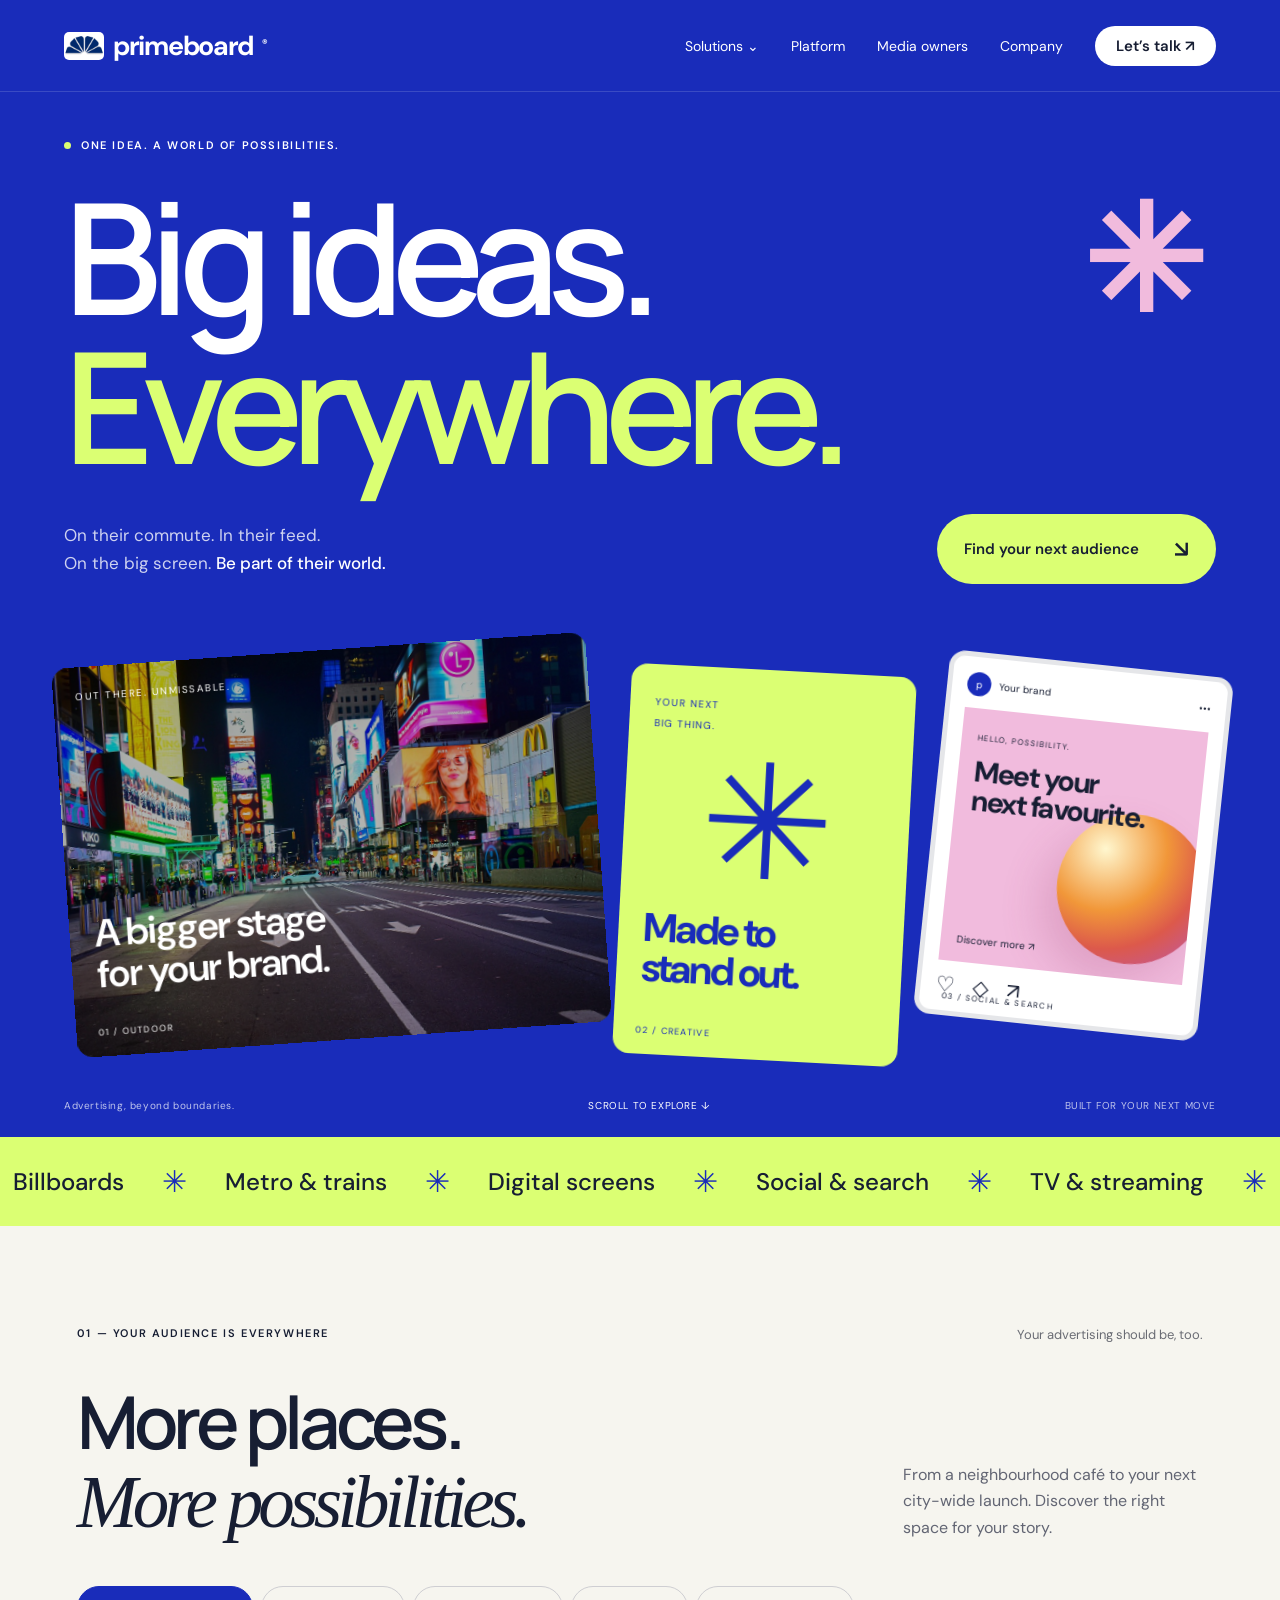
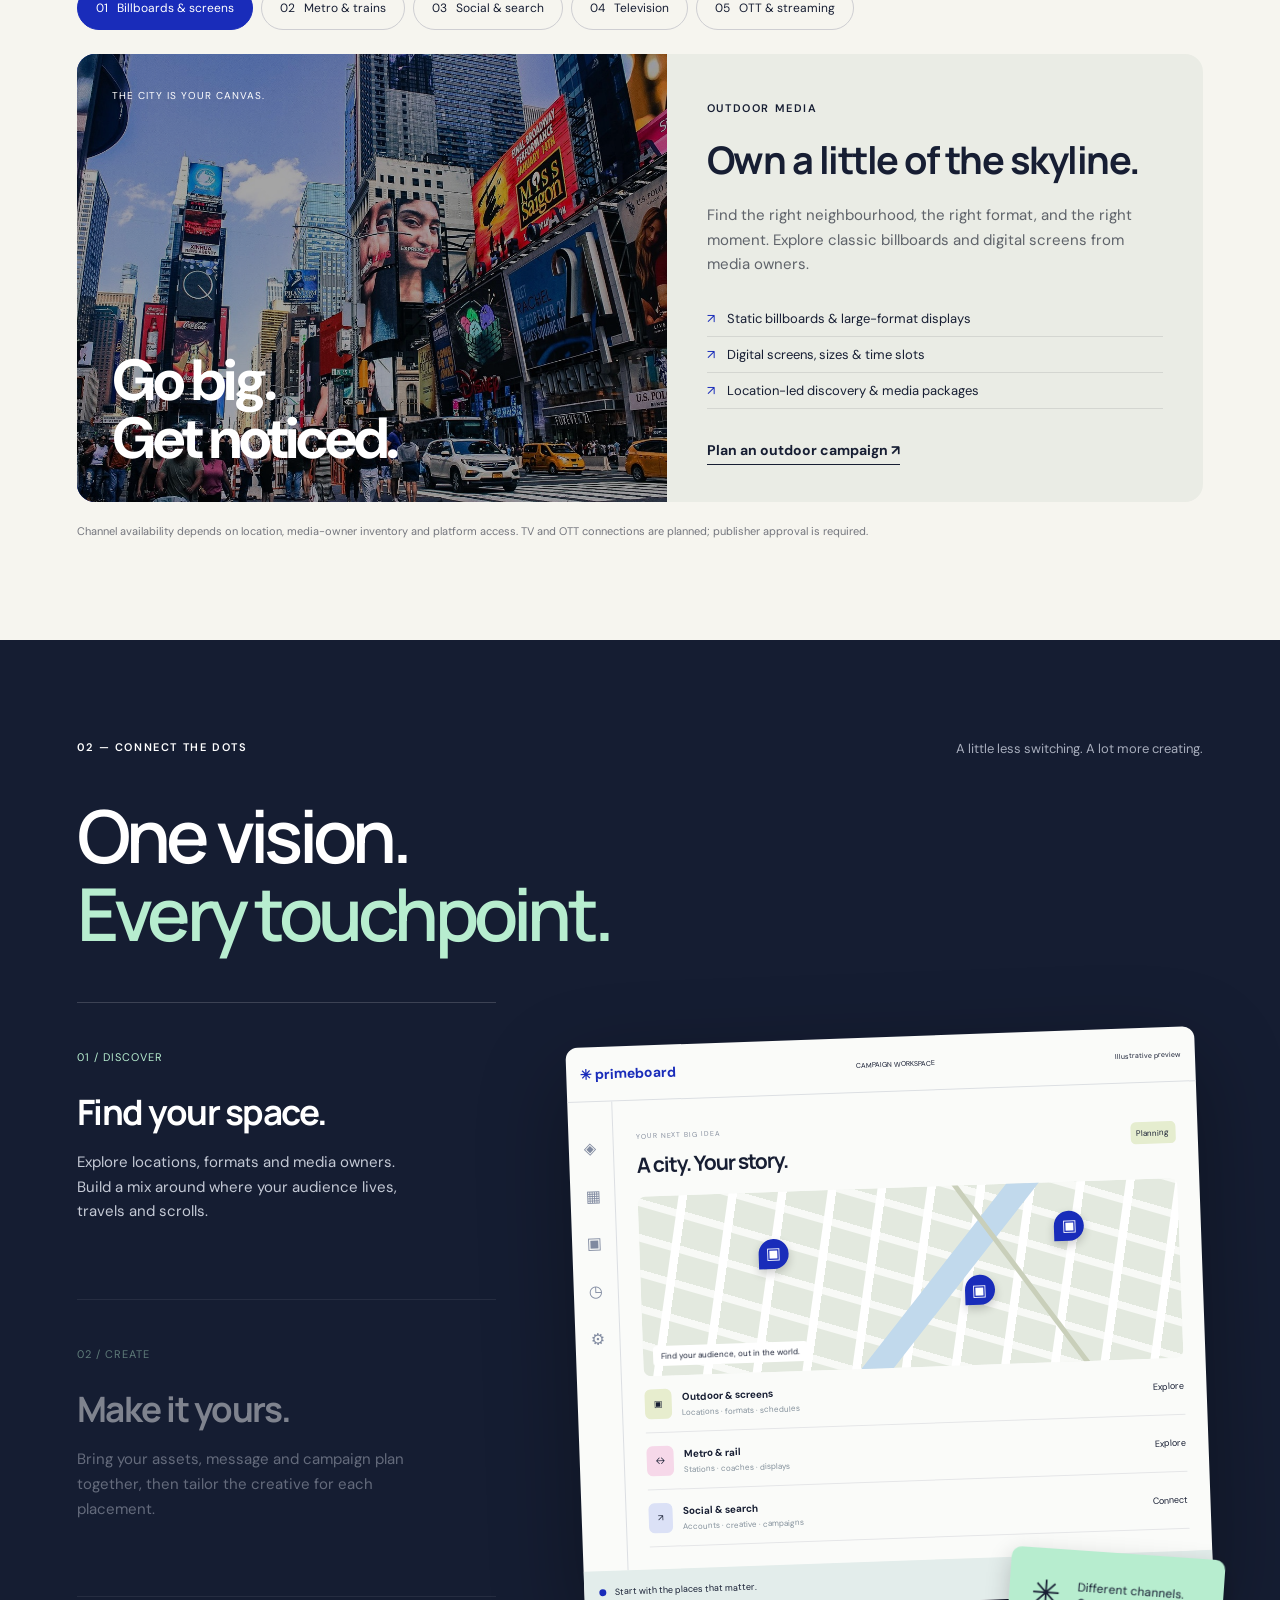
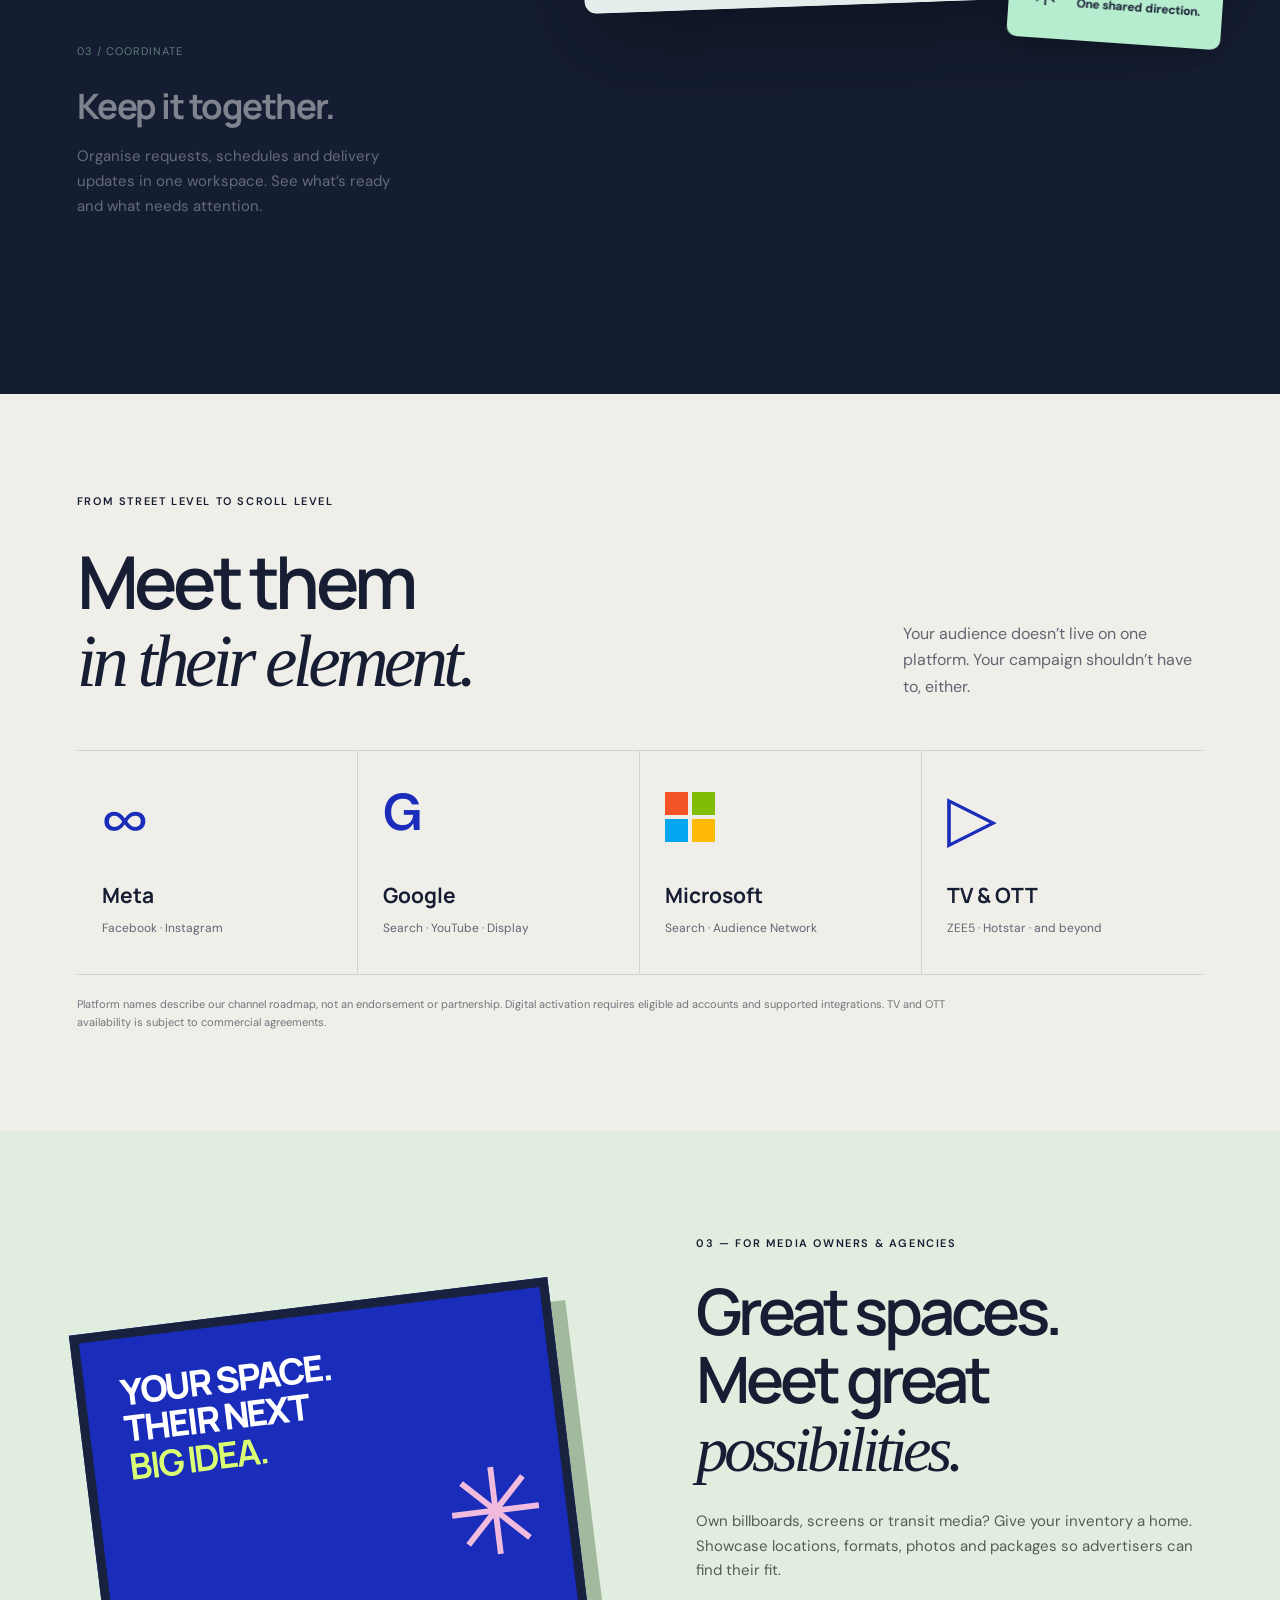
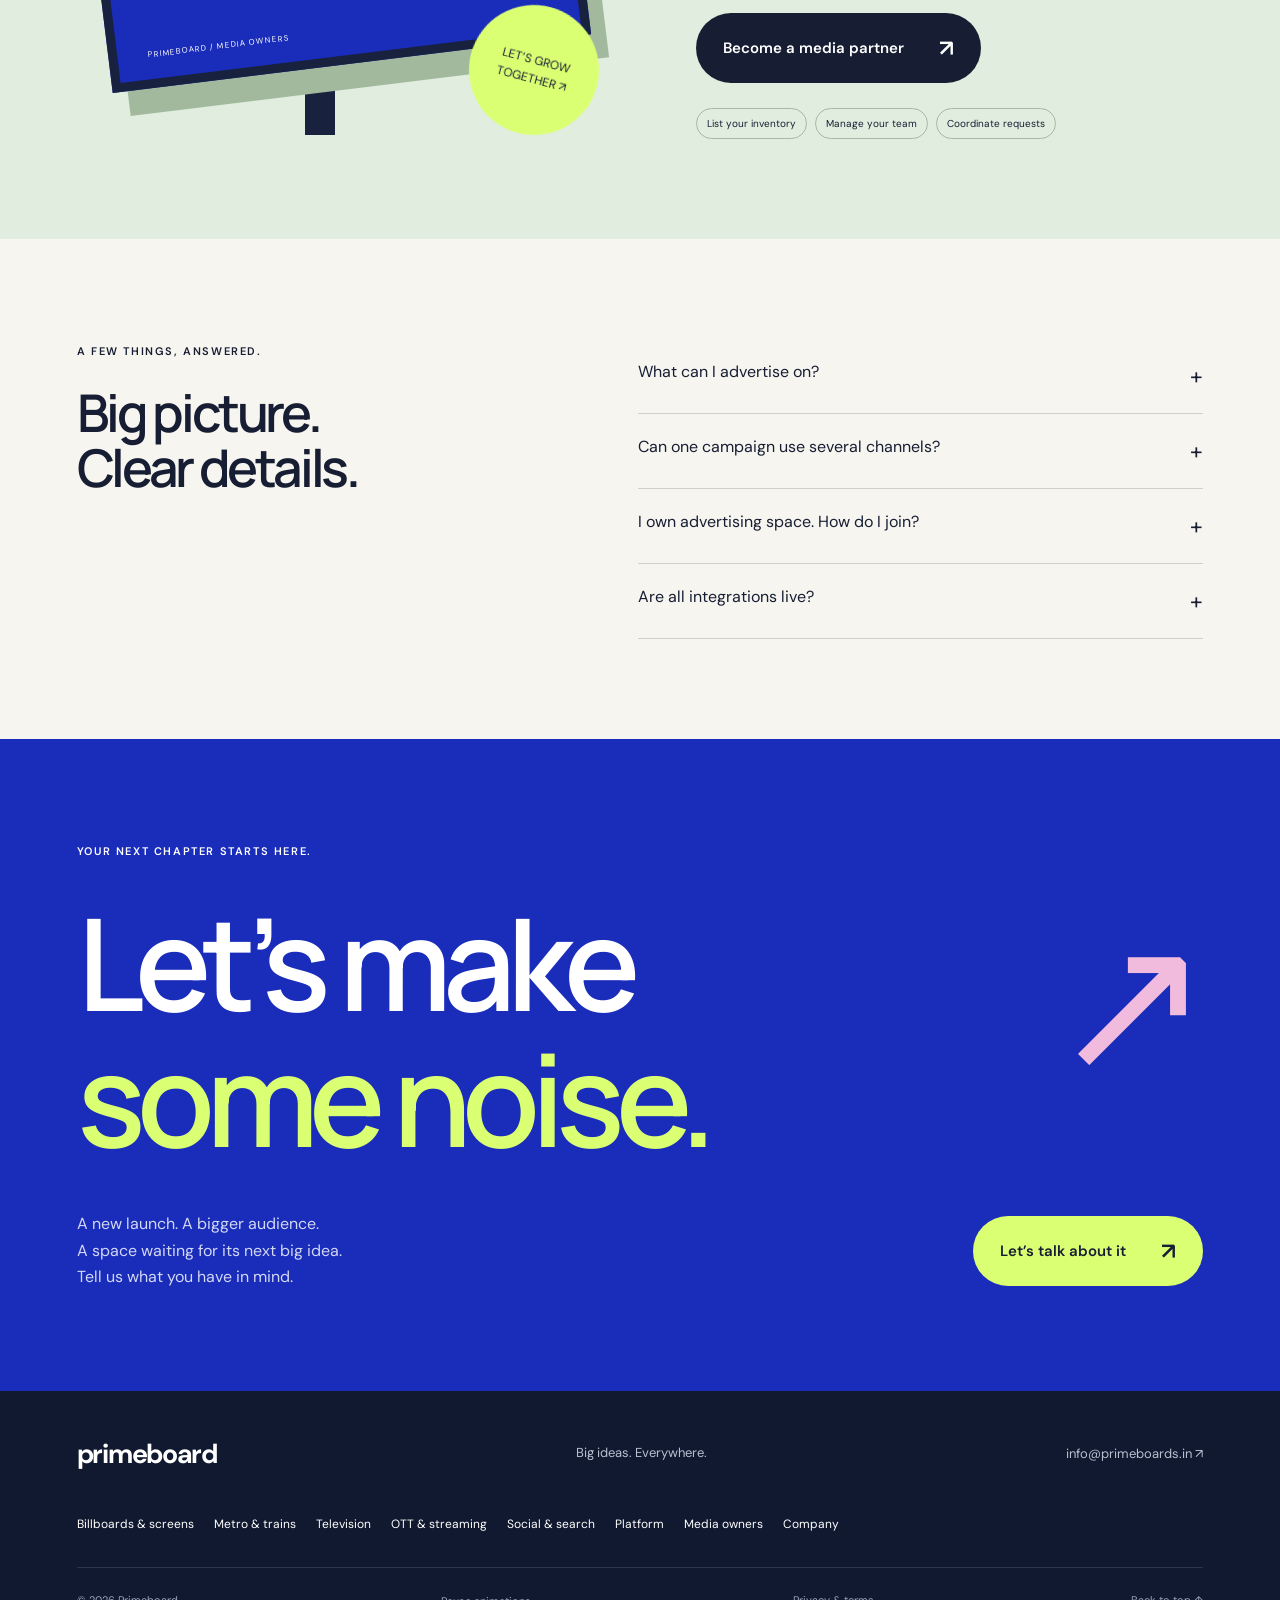
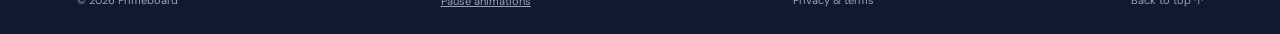
==== commit 717fb56d: "Expand marketing site into ten pages with solution previews" ====
--- a/index.html
+++ b/index.html
@@ -1,16 +1,16 @@
 <!doctype html>
 <html lang="en">
-<head><meta charset="utf-8"><meta name="viewport" content="width=device-width, initial-scale=1"><title>Primeboard — Big ideas. Everywhere.</title><meta name="description" content="Bring your campaign to billboards, metro and trains, digital screens, social and search. Explore connected advertising with Primeboard."><meta name="theme-color" content="#192cba"><meta property="og:title" content="Primeboard — Big ideas. Everywhere."><meta property="og:description" content="From the street to the screen. A new way to plan your advertising."><meta property="og:image" content="https://www.primeboards.in/times-square-5913240_1280.jpg"><link rel="icon" type="image/png" href="primeboard-logo.png"><link rel="stylesheet" href="site.css"><script src="site.js" defer></script></head>
+<head><meta charset="utf-8"><meta name="viewport" content="width=device-width, initial-scale=1"><title>Primeboard — Big ideas. Everywhere.</title><meta name="description" content="Bring your campaign to billboards, metro and trains, digital screens, social and search. Explore connected advertising with Primeboard."><meta name="theme-color" content="#192cba"><meta property="og:title" content="Primeboard — Big ideas. Everywhere."><meta property="og:description" content="From the street to the screen. A new way to plan your advertising."><meta property="og:image" content="https://www.primeboards.in/times-square-5913240_1280.jpg"><link rel="icon" type="image/png" href="primeboard-logo.png"><link rel="stylesheet" href="site.css"><script src="site.js" defer></script><link rel="stylesheet" href="pages.css"><script src="pages.js" defer></script></head>
 <body><a class="skip-link" href="#main">Skip to content</a>
-<header class="header"><a class="brand" href="#" aria-label="Primeboard home"><span class="brand-icon"><img src="primeboard-logo.png" alt="" width="512" height="512"></span>primeboard<sup>®</sup></a><button class="menu-toggle" aria-expanded="false" aria-controls="navigation">Menu ☰</button><nav id="navigation" aria-label="Main navigation"><a href="#channels">Our channels</a><a href="#platform">The platform</a><a href="#partners">For media owners</a><a class="button small" href="#contact">Let’s talk <span>↗</span></a></nav></header>
+<header class="header"><a class="brand" href="index.html" aria-label="Primeboard home"><span class="brand-icon"><img src="primeboard-logo.png" alt="" width="512" height="512"></span>primeboard<sup>®</sup></a><button class="menu-toggle" aria-expanded="false" aria-controls="navigation">Menu ☰</button><nav id="navigation" aria-label="Main navigation"><details class="solutions-menu"><summary>Solutions <span>⌄</span></summary><div class="mega-menu"><div><span class="eyebrow">FIND YOUR NEXT AUDIENCE</span><h3>A world of<br>possibilities.</h3><p>Explore the spaces where your story can live.</p></div><div class="mega-links"><a href="billboards.html"><b>▣</b><span>Billboards & screens<small>Static spaces. Moving stories.</small></span><i>↗</i></a><a href="metro.html"><b>↔</b><span>Metro & trains<small>Be part of the daily journey.</small></span><i>↗</i></a><a href="television.html"><b>▤</b><span>Television<small>One story. A bigger stage.</small></span><i>↗</i></a><a href="streaming.html"><b>▷</b><span>OTT & streaming<small>Meet them in the next episode.</small></span><i>↗</i></a><a href="digital.html"><b>↗</b><span>Social & search<small>From the feed to the inbox.</small></span><i>↗</i></a></div></div></details><a href="platform.html">Platform</a><a href="partners.html">Media owners</a><a href="about.html">Company</a><a class="button small" href="about.html#contact">Let’s talk ↗</a></nav></header>
 <main id="main"><section class="hero"><div class="hero-kicker"><span class="live-dot"></span> ONE IDEA. A WORLD OF POSSIBILITIES.</div><h1>Big ideas.<br><span class="outline">Everywhere.</span><span class="hero-asterisk" aria-hidden="true">✳</span></h1><div class="hero-bottom"><p>On their commute. In their feed.<br>On the big screen. <strong>Be part of their world.</strong></p><a class="button lime" href="#channels">Find your next audience <span>↘</span></a></div>
 <div class="hero-media" aria-label="Illustrative outdoor and digital campaign creative"><article class="media-card city-card"><img src="times-square-5913240_1280.jpg" alt="Outdoor advertising screens in a busy city" width="1280" height="853" fetchpriority="high"><span class="card-label">OUT THERE. UNMISSABLE.</span><div class="city-caption">A bigger stage<br>for your brand.</div><span class="media-tag">01 / OUTDOOR</span></article><article class="media-card idea-card"><span>YOUR NEXT<br>BIG THING.</span><div class="sunburst" aria-hidden="true">✳</div><strong>Made to<br>stand out.</strong><span class="media-tag">02 / CREATIVE</span></article><article class="media-card phone-card"><div class="phone-top"><span class="avatar">p</span> Your brand <span>•••</span></div><div class="phone-creative"><small>HELLO, POSSIBILITY.</small><strong>Meet your<br>next favourite.</strong><div class="orb"></div><span>Discover more ↗</span></div><div class="phone-bottom">♡ &nbsp; ◇ &nbsp; ↗</div><span class="media-tag">03 / SOCIAL & SEARCH</span></article></div><div class="hero-foot"><span>Advertising, beyond boundaries.</span><a href="#channels">SCROLL TO EXPLORE ↓</a><span>BUILT FOR YOUR NEXT MOVE</span></div></section>
 <section class="channel-strip" aria-label="Advertising categories"><div>Billboards <i>✳</i> Metro & trains <i>✳</i> Digital screens <i>✳</i> Social & search <i>✳</i> TV & streaming <i>✳</i></div></section>
 <section id="channels" class="channels section-pad"><div class="section-top reveal"><span class="eyebrow">01 — YOUR AUDIENCE IS EVERYWHERE</span><span>Your advertising should be, too.</span></div><div class="section-heading reveal"><h2>More places.<br><em>More possibilities.</em></h2><p>From a neighbourhood café to your next city-wide launch. Discover the right space for your story.</p></div><div class="channel-tabs" role="tablist" aria-label="Advertising channels"><button role="tab" id="tab-outdoor" aria-selected="true" aria-controls="channel-panel" data-channel="outdoor">01 &nbsp; Billboards & screens</button><button role="tab" id="tab-transit" aria-selected="false" aria-controls="channel-panel" tabindex="-1" data-channel="transit">02 &nbsp; Metro & trains</button><button role="tab" id="tab-digital" aria-selected="false" aria-controls="channel-panel" tabindex="-1" data-channel="digital">03 &nbsp; Social & search</button><button role="tab" id="tab-tv" aria-selected="false" aria-controls="channel-panel" tabindex="-1" data-channel="tv">04 &nbsp; Television</button><button role="tab" id="tab-ott" aria-selected="false" aria-controls="channel-panel" tabindex="-1" data-channel="ott">05 &nbsp; OTT & streaming</button></div>
-<div id="channel-panel" class="channel-panel" role="tabpanel" aria-labelledby="tab-outdoor" tabindex="0"><div class="channel-art" data-art="outdoor"><img id="channel-image" src="times-square-2835995_1280.jpg" alt="Advertising billboards above a lively city street" width="1280" height="853" loading="lazy"><div class="art-overlay"><span id="art-label">THE CITY IS YOUR CANVAS.</span><strong id="art-title">Go big.<br>Get noticed.</strong></div><div class="rail-illustration" aria-hidden="true"><span></span><span></span><span></span><span></span></div></div><div class="channel-copy"><span class="eyebrow" id="channel-status">OUTDOOR MEDIA</span><h3 id="channel-title">Own a little of the skyline.</h3><p id="channel-description">Find the right neighbourhood, the right format, and the right moment. Explore classic billboards and digital screens from media owners.</p><ul id="channel-features"><li>Static billboards & large-format displays</li><li>Digital screens, sizes & time slots</li><li>Location-led discovery & media packages</li></ul><a id="channel-cta" class="text-link" href="#contact">Plan an outdoor campaign ↗</a></div></div><p class="availability">Channel availability depends on location, media-owner inventory and platform access. TV and OTT connections are planned; publisher approval is required.</p></section>
+<div id="channel-panel" class="channel-panel" role="tabpanel" aria-labelledby="tab-outdoor" tabindex="0"><div class="channel-art" data-art="outdoor"><img id="channel-image" src="times-square-2835995_1280.jpg" alt="Advertising billboards above a lively city street" width="1280" height="853" loading="lazy"><div class="art-overlay"><span id="art-label">THE CITY IS YOUR CANVAS.</span><strong id="art-title">Go big.<br>Get noticed.</strong></div><div class="rail-illustration" aria-hidden="true"><span></span><span></span><span></span><span></span></div></div><div class="channel-copy"><span class="eyebrow" id="channel-status">OUTDOOR MEDIA</span><h3 id="channel-title">Own a little of the skyline.</h3><p id="channel-description">Find the right neighbourhood, the right format, and the right moment. Explore classic billboards and digital screens from media owners.</p><ul id="channel-features"><li>Static billboards & large-format displays</li><li>Digital screens, sizes & time slots</li><li>Location-led discovery & media packages</li></ul><a id="channel-cta" class="text-link" href="billboards.html">Plan an outdoor campaign ↗</a></div></div><p class="availability">Channel availability depends on location, media-owner inventory and platform access. TV and OTT connections are planned; publisher approval is required.</p></section>
 <section id="platform" class="platform section-pad"><div class="section-top reveal"><span class="eyebrow">02 — CONNECT THE DOTS</span><span>A little less switching. A lot more creating.</span></div><h2 class="reveal">One vision.<br><span class="mint-text">Every touchpoint.</span></h2><div class="platform-grid"><div class="story-steps"><article class="story-step is-active" data-step="0"><span>01 / DISCOVER</span><h3>Find your space.</h3><p>Explore locations, formats and media owners. Build a mix around where your audience lives, travels and scrolls.</p></article><article class="story-step" data-step="1"><span>02 / CREATE</span><h3>Make it yours.</h3><p>Bring your assets, message and campaign plan together, then tailor the creative for each placement.</p></article><article class="story-step" data-step="2"><span>03 / COORDINATE</span><h3>Keep it together.</h3><p>Organise requests, schedules and delivery updates in one workspace. See what’s ready and what needs attention.</p></article></div><div class="workspace-wrap"><div class="workspace"><div class="workspace-top"><strong>✳ primeboard</strong><span>CAMPAIGN WORKSPACE</span><span>Illustrative preview</span></div><div class="workspace-body"><aside aria-hidden="true">◈<br>▦<br>▣<br>◷<br>⚙</aside><div class="workspace-content"><div class="workspace-heading"><div><small>YOUR NEXT BIG IDEA</small><h4>A city. Your story.</h4></div><span class="preview-status">Planning</span></div><div class="plan-map"><div class="map-line line-one"></div><div class="map-line line-two"></div><span class="map-pin pin-one">▣</span><span class="map-pin pin-two">▣</span><span class="map-pin pin-three">▣</span><span class="map-caption">Find your audience, out in the world.</span></div><div class="workspace-row"><span class="row-icon">▣</span><div><strong>Outdoor & screens</strong><small>Locations · formats · schedules</small></div><span>Explore</span></div><div class="workspace-row"><span class="row-icon pink">↔</span><div><strong>Metro & rail</strong><small>Stations · coaches · displays</small></div><span>Explore</span></div><div class="workspace-row"><span class="row-icon blue">↗</span><div><strong>Social & search</strong><small>Accounts · creative · campaigns</small></div><span>Connect</span></div></div></div><div class="workspace-footer"><span class="live-dot"></span><span id="workspace-caption">Start with the places that matter.</span><span>↗</span></div></div><div class="floating-note"><span>✳</span><div>Different channels.<br><strong>One shared direction.</strong></div></div></div></div></section>
 <section class="digital section-pad"><span class="eyebrow reveal">FROM STREET LEVEL TO SCROLL LEVEL</span><div class="section-heading reveal"><h2>Meet them<br><em>in their element.</em></h2><p>Your audience doesn’t live on one platform. Your campaign shouldn’t have to, either.</p></div><div class="network-grid reveal"><div><span class="network-symbol">∞</span><h3>Meta</h3><p>Facebook · Instagram</p></div><div><span class="network-symbol google">G</span><h3>Google</h3><p>Search · YouTube · Display</p></div><div><span class="microsoft-symbol" aria-hidden="true"><i></i><i></i><i></i><i></i></span><h3>Microsoft</h3><p>Search · Audience Network</p></div><div><span class="network-symbol">▷</span><h3>TV & OTT</h3><p>ZEE5 · Hotstar · and beyond</p></div></div><p class="availability">Platform names describe our channel roadmap, not an endorsement or partnership. Digital activation requires eligible ad accounts and supported integrations. TV and OTT availability is subject to commercial agreements.</p></section>
 <section id="partners" class="partners section-pad"><div class="partner-art reveal"><div class="poster"><span>YOUR SPACE.<br>THEIR NEXT<br><b>BIG IDEA.</b></span><div class="poster-star">✳</div><small>PRIMEBOARD / MEDIA OWNERS</small></div><div class="poster-leg"></div><span class="partner-stamp">LET’S GROW<br>TOGETHER ↗</span></div><div class="partner-copy reveal"><span class="eyebrow">03 — FOR MEDIA OWNERS & AGENCIES</span><h2>Great spaces.<br>Meet great<br><em>possibilities.</em></h2><p>Own billboards, screens or transit media? Give your inventory a home. Showcase locations, formats, photos and packages so advertisers can find their fit.</p><a class="button dark" href="mailto:info@primeboards.in?subject=Become%20a%20Primeboard%20media%20partner">Become a media partner <span>↗</span></a><div class="partner-tags"><span>List your inventory</span><span>Manage your team</span><span>Coordinate requests</span></div></div></section>
 <section class="faq section-pad"><div><span class="eyebrow">A FEW THINGS, ANSWERED.</span><h2>Big picture.<br>Clear details.</h2></div><div class="faq-list"><details><summary>What can I advertise on?<span>+</span></summary><p>Explore billboard and digital-screen inventory, metro and train media, and connected social and search workflows. Television and OTT are part of our roadmap. Contact us to check availability for your campaign.</p></details><details><summary>Can one campaign use several channels?<span>+</span></summary><p>That’s the idea: one campaign plan with creative adapted to each channel. Each provider still has its own formats, permissions, review process and billing requirements.</p></details><details><summary>I own advertising space. How do I join?<span>+</span></summary><p>Email info@primeboards.in with your business name, cities and media types. We’ll discuss onboarding, business verification and listing your inventory.</p></details><details><summary>Are all integrations live?<span>+</span></summary><p>No. Availability varies by channel and account access. TV and OTT connections are planned. We’ll confirm supported integrations and inventory before you commit to a campaign.</p></details></div></section>
 <section id="contact" class="contact section-pad"><span class="eyebrow reveal">YOUR NEXT CHAPTER STARTS HERE.</span><h2 class="reveal">Let’s make<br><span>some noise.</span><i aria-hidden="true">↗</i></h2><div class="contact-bottom"><p>A new launch. A bigger audience.<br>A space waiting for its next big idea.<br>Tell us what you have in mind.</p><a class="button lime" href="mailto:info@primeboards.in?subject=Let%E2%80%99s%20plan%20a%20Primeboard%20campaign">Let’s talk about it <span>↗</span></a></div></section></main>
-<footer><div class="footer-top"><a class="brand" href="#"><span class="brand-icon"><img src="primeboard-logo.png" alt="" width="512" height="512"></span>primeboard</a><p>Big ideas. Everywhere.</p><a href="mailto:info@primeboards.in">info@primeboards.in ↗</a></div><div class="footer-bottom"><span>© <span id="year">2026</span> Primeboard</span><a href="privacy-policy.html">Privacy & terms</a><a href="#main">Back to top ↑</a></div></footer></body></html>
+<footer><div class="footer-top"><a class="brand" href="index.html">primeboard</a><p>Big ideas. Everywhere.</p><a href="mailto:info@primeboards.in">info@primeboards.in ↗</a></div><div class="footer-links"><a href="billboards.html">Billboards & screens</a><a href="metro.html">Metro & trains</a><a href="television.html">Television</a><a href="streaming.html">OTT & streaming</a><a href="digital.html">Social & search</a><a href="platform.html">Platform</a><a href="partners.html">Media owners</a><a href="about.html">Company</a></div><div class="footer-bottom"><span>© 2026 Primeboard</span><button class="motion-toggle" aria-pressed="false">Pause animations</button><a href="privacy-policy.html">Privacy & terms</a><a href="#main">Back to top ↑</a></div></footer></body></html>
--- a/pages.css
+++ b/pages.css
@@ -0,0 +1,4 @@
+.solutions-menu summary{cursor:pointer;list-style:none}.mega-menu{position:absolute;top:91px;left:0;right:0;background:#f6f5ef;color:#171e33;display:grid;grid-template-columns:1fr 2fr;gap:50px;padding:40px 7%;box-shadow:0 25px 35px #0002;border-bottom:6px solid #dbff73}.mega-menu h3{font-size:38px;line-height:1.1;margin:20px 0}.mega-menu p{max-width:270px;color:#697080}.mega-links{display:grid;grid-template-columns:1fr 1fr;gap:10px 25px}.mega-links a{display:flex;gap:15px;align-items:center;padding:16px 10px;border-bottom:1px solid #d8dacf}.mega-links a:hover{background:#e7ebdb}.mega-links b{font-size:26px;color:#192cba}.mega-links small{display:block;font-size:11px;margin-top:5px;color:#697080}.mega-links i{margin-left:auto}.footer-links{display:flex;flex-wrap:wrap;gap:20px;font-size:12px;padding-bottom:35px}.motion-toggle{background:none;color:inherit;border:0;font:inherit;text-decoration:underline}.page-hero{position:relative;overflow:hidden;background:#192cba;color:#fff;padding:40px 6% 70px}.page-hero.mint{background:#d7eacf;color:#17233c}.page-hero.pink{background:#f0c3dc;color:#17233c}.breadcrumbs{font-size:12px;opacity:.7;margin-bottom:65px}.page-hero h1{font-size:clamp(60px,8.5vw,130px);line-height:1;letter-spacing:-.07em;font-weight:600;margin:30px 0 40px;position:relative;z-index:1}.page-hero h1 em{font-family:Georgia,serif;font-weight:400;color:#dbff73}.mint h1 em,.pink h1 em{color:#192cba}.page-hero .hero-bottom{padding:0;gap:40px}.page-hero .hero-bottom p{max-width:570px;color:inherit;font-size:17px}.page-star{position:absolute;right:4%;top:80px;font-size:150px;color:#efbbde;opacity:.6;animation:rotate 30s linear infinite}.mint .page-star,.pink .page-star{color:#192cba;opacity:.18}.preview-controls{display:flex;gap:10px;flex-wrap:wrap;margin:30px 0}.preview-controls button{background:transparent;border:1px solid #c9cecb;padding:13px 21px;border-radius:25px;font-size:13px}.preview-controls button[aria-pressed=true]{background:#192cba;color:white}.preview-note{font-size:12px;line-height:1.7;color:#707783;margin:22px 0;max-width:950px}.preview-note a,.source-link{text-decoration:underline}.feature-cards{display:grid;grid-template-columns:repeat(3,1fr);gap:28px;padding:60px 6%}.section-pad>.feature-cards{padding:65px 0 0}.feature-cards article{border-top:1px solid #b9c1bd;padding:25px 0}.feature-cards article>span{font-size:12px;color:#192cba}.feature-cards h3{font-size:27px;margin:25px 0 15px}.feature-cards p{font-size:15px;color:#697080}.page-cta{background:#192cba;color:white;display:flex;align-items:center;justify-content:space-between;gap:30px;flex-wrap:wrap}.page-cta .eyebrow{width:100%}.page-cta em{color:#dbff73}.demo-creative{background:#dbff73;color:#192cba;padding:35px;position:relative;overflow:hidden;min-height:300px;display:flex;flex-direction:column;justify-content:space-between;gap:25px}.demo-creative small{font-size:9px;letter-spacing:1px;position:relative;z-index:2}.demo-creative strong{font-family:Manrope,Arial,sans-serif;letter-spacing:-2px;font-size:40px;line-height:1.05;position:relative;z-index:2}.demo-creative em{font-family:Georgia,serif;font-weight:400}.creative-flower{position:absolute;right:10px;bottom:10px;font-size:160px;color:#a6c84e;line-height:1;animation:rotate 24s linear infinite}.creative-cta{position:relative;font-size:11px;z-index:2}.outdoor-demo{height:560px;position:relative;border-radius:20px;overflow:hidden;background:#121d30}.outdoor-demo>img{width:100%;height:100%;object-fit:cover;filter:brightness(.5)}.demo-billboard{position:absolute;left:18%;right:18%;top:15%;transform:perspective(1000px) rotateY(-8deg);border:12px solid #253245;box-shadow:20px 30px 50px #0008}.outdoor-demo[data-scene=screen] .demo-creative{animation:screen-colour 6s ease-in-out infinite alternate}.scene-label{position:absolute;bottom:25px;left:30px;color:white;font-size:12px}.transit-demo{height:460px;position:relative;background:#cbdedb;border-radius:20px;overflow:hidden}.station-sign{position:absolute;left:25px;right:25px;top:25px;background:#192cba;color:white;font-size:18px;padding:18px}.station-sign span{float:right;font-size:11px;line-height:26px}.train-body{position:absolute;top:140px;left:4%;width:110%;height:190px;background:#e8ecee;border:5px solid #839ba7;border-radius:65px 10px 15px 15px;animation:train-arrive 1.5s ease-out both;transition:transform .7s,background .7s}.train-windows{display:flex;gap:4%;padding:25px 5% 15px}.train-windows i{width:14%;height:55px;background:#17233c;border-radius:9px}.train-ad{padding:14px 5%;background:#192cba;color:#dbff73;font-weight:700;letter-spacing:2px}.train-wheels{font-size:55px;line-height:1;position:absolute;bottom:-40px;left:10%;right:10%;color:#17233c}.train-wheels span{float:right}.rail-track{position:absolute;bottom:60px;left:0;width:100%;height:10px;background:#43586c;box-shadow:0 15px #839ba7}.station-poster{display:none;position:absolute;left:28%;top:110px;width:44%;border:8px solid #17233c}.station-poster .demo-creative{min-height:245px;padding:20px}.station-poster strong{font-size:32px}.transit-demo[data-transit=station] .train-body{transform:translateX(90%)}.transit-demo[data-transit=station] .station-poster{display:block;animation:enter .6s both}.transit-demo[data-transit=interior] .train-body{transform:scale(1.2);background:#fff}.transit-demo[data-transit=interior] .train-ad{position:absolute;top:-25px;left:20%;font-size:12px;width:50%;padding:14px}.tv-planner{display:grid;grid-template-columns:300px 1fr;gap:35px;align-items:start}.publisher-list fieldset{border:1px solid #d8ddda;padding:20px;margin:0 0 20px;border-radius:10px}.publisher-list legend{font-size:14px;font-weight:700;padding:0 6px}.publisher-list label{display:flex;gap:9px;padding:10px 0;font-size:13px;cursor:pointer}.publisher-list input{accent-color:#192cba;width:16px;height:16px}.publisher-list p{font-size:12px;color:#697080}.source-link{font-size:10px;color:#697080;display:block;margin-top:12px}.tv-stage{position:sticky;top:125px;background:#e8e9e4;border-radius:18px;padding:25px}.preview-topline{display:flex;justify-content:space-between;gap:15px;font-size:10px;margin-bottom:20px}.tv-screens{display:grid;grid-template-columns:1fr;gap:18px}.tv-screens.multi{grid-template-columns:1fr 1fr}.tv-unit{background:#10192f;border:8px solid #10192f;border-radius:10px;overflow:hidden;color:#fff;animation:enter .5s both}.tv-channel-name{display:block;padding:8px 5px;font-size:11px}.tv-unit>small{display:block;text-align:center;font-size:9px;padding:8px}.tv-screens.multi .demo-creative{min-height:180px;padding:16px}.tv-screens.multi .demo-creative strong{font-size:23px}.tv-screens.multi .creative-flower{font-size:90px}.tv-screens.multi .demo-creative small{font-size:6px}.tv-screens.multi .creative-cta{font-size:8px}.ad-progress{height:3px;background:#8a936d;overflow:hidden}.ad-progress:after{content:'';display:block;width:35%;height:100%;background:#dbff73;animation:progress 6s linear infinite}.tv-empty{padding:60px 20px;text-align:center;color:#697080}.stream-services{display:grid;grid-template-columns:repeat(4,1fr);gap:15px;margin:30px 0}.stream-services button{border:1px solid #cbd0ce;background:none;border-radius:14px;text-align:left;padding:24px;font-size:19px;font-weight:700}.stream-services button[aria-pressed=true]{background:#192cba;color:white}.stream-services b{display:block;font-size:38px;margin-bottom:20px}.stream-services small{display:block;font-size:10px;font-weight:400;margin-top:8px}.stream-cinema{border:12px solid #10192f;border-radius:16px;background:#10192f;color:white;max-width:1000px;margin:40px auto}.cinema-heading,.cinema-controls{display:flex;justify-content:space-between;align-items:center;padding:18px 15px;font-size:11px;gap:20px}.cinema-heading>span:first-child{font-size:20px;font-weight:700}.stream-cinema .demo-creative{min-height:400px;padding:45px}.stream-cinema strong{font-size:65px}.stream-cinema .creative-flower{font-size:300px}.cinema-controls .ad-progress{flex:1}.digital-preview-grid{display:grid;grid-template-columns:1fr 1fr;gap:10%;align-items:center;background:#e9ebe5;padding:50px;border-radius:20px}.placement-context h3{font-size:42px;line-height:1.1;letter-spacing:-2px;margin:25px 0}.placement-context>p:not(.preview-note){font-size:16px;color:#626b73}.placement-preview{max-width:400px;width:100%;margin:auto;border:7px solid #16223a;border-radius:20px;overflow:hidden;background:white;box-shadow:10px 25px 40px #1b244324}.placement-header{padding:18px;display:flex;justify-content:space-between;font-size:11px}.placement-header>span{font-size:9px;color:#808793}.ad-identity{padding:12px;display:flex;gap:10px;font-size:12px;align-items:center}.ad-identity>span:first-child{display:grid;place-items:center;background:#f0c3dc;width:30px;height:30px;border-radius:50%}.ad-identity small{display:block;font-size:8px;color:#808793}.ad-identity>span:last-child{margin-left:auto}.placement-preview .demo-creative{min-height:280px;padding:25px}.placement-preview strong{font-size:34px}.placement-header strong{font-size:16px}.social-caption{padding:15px;font-size:16px}.social-caption p{font-size:10px;margin:8px 0}.social-caption>span{display:block;background:#e5e9f5;padding:9px;font-size:10px}.inbox-lines,.search-ad{display:none}.placement-preview[data-placement=Outlook]{border-radius:8px;border-width:1px}.placement-preview[data-placement=Outlook] .inbox-lines{display:block;padding:20px;font-size:11px;color:#657083}.inbox-lines p{border-bottom:1px solid #ddd;padding:13px 0}.placement-preview[data-placement=Outlook] .demo-creative{min-height:150px}.placement-preview[data-placement=Outlook] .demo-creative strong{font-size:27px}.placement-preview[data-placement=Outlook] .social-caption{display:none}.placement-preview[data-placement=Google]{border-radius:10px;border:1px solid #ccc}.placement-preview[data-placement=Google] .demo-creative,.placement-preview[data-placement=Google] .ad-identity,.placement-preview[data-placement=Google] .social-caption{display:none}.placement-preview[data-placement=Google] .search-ad{display:block;padding:30px}.search-ad small{font-size:11px}.search-ad h3{font-size:21px;color:#192cba;margin:20px 0}.search-ad p{font-size:13px}.placement-preview[data-placement=TikTok] .demo-creative,.placement-preview[data-placement=Snapchat] .demo-creative{min-height:400px}.placement-preview[data-placement=TikTok]{background:#10192f;color:white}.placement-preview[data-placement=Snapchat]{border-color:#f7e500}.journey-flow{display:flex;align-items:center;gap:20px;justify-content:space-between;background:#192cba;color:#dbff73;padding:50px 30px;margin:30px 0 90px;border-radius:15px;font-size:12px}.journey-flow i{font-size:30px;animation:nudge 2s ease-in-out infinite alternate}.owner-banner{background:#192cba;color:white;padding:55px;border-radius:20px;margin:30px 0 80px}.owner-banner>span{color:#dbff73;font-size:70px}.owner-banner h3{font-size:45px;margin:25px 0}.owner-banner p{max-width:600px}.intro-copy{max-width:700px;margin:30px 0}.company-contact{margin-top:60px;padding:60px;background:#d7eacf;border-radius:20px}.company-contact h2{margin:25px 0}.company-contact p{margin-bottom:30px}.legal-content{max-width:1000px;margin:auto}.legal-content section{margin-bottom:50px}.legal-content h2{font-size:40px;margin-bottom:25px}.legal-content h3{font-size:20px;margin:25px 0 12px}.legal-content p,.legal-content li{font-size:15px;line-height:1.8}.legal-content a{text-decoration:underline}.animations-paused *,.animations-paused *:before,.animations-paused *:after{animation-play-state:paused!important;transition:none!important}.animations-paused .reveal{opacity:1!important;transform:none!important}@keyframes progress{from{transform:translateX(-100%)}to{transform:translateX(400%)}}@keyframes screen-colour{to{background:#efbbde}}@keyframes train-arrive{from{translate:70% 0}to{translate:0 0}}@keyframes enter{from{opacity:0;translate:0 15px}to{opacity:1;translate:0 0}}@keyframes nudge{to{translate:8px 0}}
+@media(max-width:1000px){.header nav{gap:16px}.tv-planner{grid-template-columns:230px 1fr}.digital-preview-grid{gap:5%;padding:30px}.stream-services button{padding:18px;font-size:16px}.page-star{font-size:100px}}
+@media(max-width:760px){.mega-menu{position:static;display:block;padding:20px 12px;box-shadow:none;border-radius:10px;margin-top:18px}.mega-menu>div:first-child{display:none}.mega-links{grid-template-columns:1fr;gap:0}.mega-links a{padding:12px 6px}.header nav{max-height:calc(100dvh - 76px);overflow:auto}.page-hero{padding:30px 6% 50px}.breadcrumbs{margin-bottom:40px}.page-hero h1{font-size:clamp(48px,10vw,76px)}.page-hero .hero-bottom p{font-size:15px}.page-star{font-size:80px;top:45px}.feature-cards{grid-template-columns:1fr;gap:10px;padding-top:30px}.section-pad>.feature-cards{padding-top:30px}.feature-cards h3{margin:15px 0}.outdoor-demo{height:370px}.demo-billboard{left:6%;right:6%;top:15%;border-width:7px}.demo-billboard .demo-creative{min-height:230px;padding:20px}.demo-creative strong{font-size:30px}.creative-flower{font-size:120px}.scene-label{left:15px;font-size:10px}.transit-demo{height:350px}.station-sign{font-size:12px;left:15px;right:15px;padding:14px}.station-sign span{font-size:8px;line-height:16px}.train-body{top:120px;height:140px}.train-windows{padding:20px 5% 10px}.train-windows i{height:35px}.train-ad{font-size:10px;letter-spacing:0}.rail-track{bottom:30px}.station-poster{left:15%;width:70%;top:80px}.station-poster .demo-creative{min-height:220px}.station-poster strong{font-size:27px}.tv-planner{grid-template-columns:1fr}.publisher-list{display:grid;grid-template-columns:1fr 1fr;gap:10px}.publisher-list fieldset{padding:12px;margin:0;min-width:0}.publisher-list legend{font-size:12px}.publisher-list label{font-size:11px}.tv-stage{position:static;padding:15px}.tv-screens.multi .demo-creative{min-height:170px;padding:10px}.tv-screens.multi .demo-creative strong{font-size:19px;letter-spacing:-.7px}.tv-channel-name{font-size:9px}.tv-unit{border-width:5px;min-width:0}.preview-topline{font-size:8px}.stream-services{grid-template-columns:1fr 1fr;gap:10px}.stream-services button{padding:20px}.stream-cinema{border-width:6px}.stream-cinema .demo-creative{min-height:280px;padding:25px}.stream-cinema strong{font-size:36px}.stream-cinema .creative-flower{font-size:150px}.cinema-heading{font-size:7px;padding:14px 8px}.cinema-heading>span:first-child{font-size:16px}.cinema-controls{font-size:8px;padding:12px 6px;gap:10px}.digital-preview-grid{grid-template-columns:1fr;padding:25px;gap:35px}.placement-context h3{font-size:35px}.placement-preview .demo-creative{padding:20px}.placement-preview .demo-creative strong{font-size:30px}.journey-flow{flex-direction:column;padding:30px;margin-bottom:60px}.journey-flow i{rotate:90deg}.owner-banner,.company-contact{padding:30px}.owner-banner>span{font-size:50px}.owner-banner h3{font-size:35px}.preview-controls button{font-size:11px;padding:12px 15px}.legal-content h2{font-size:32px}}
+@media(prefers-reduced-motion:reduce){*,*:before,*:after{animation:none!important;transition:none!important}.reveal{opacity:1!important;transform:none!important}}
